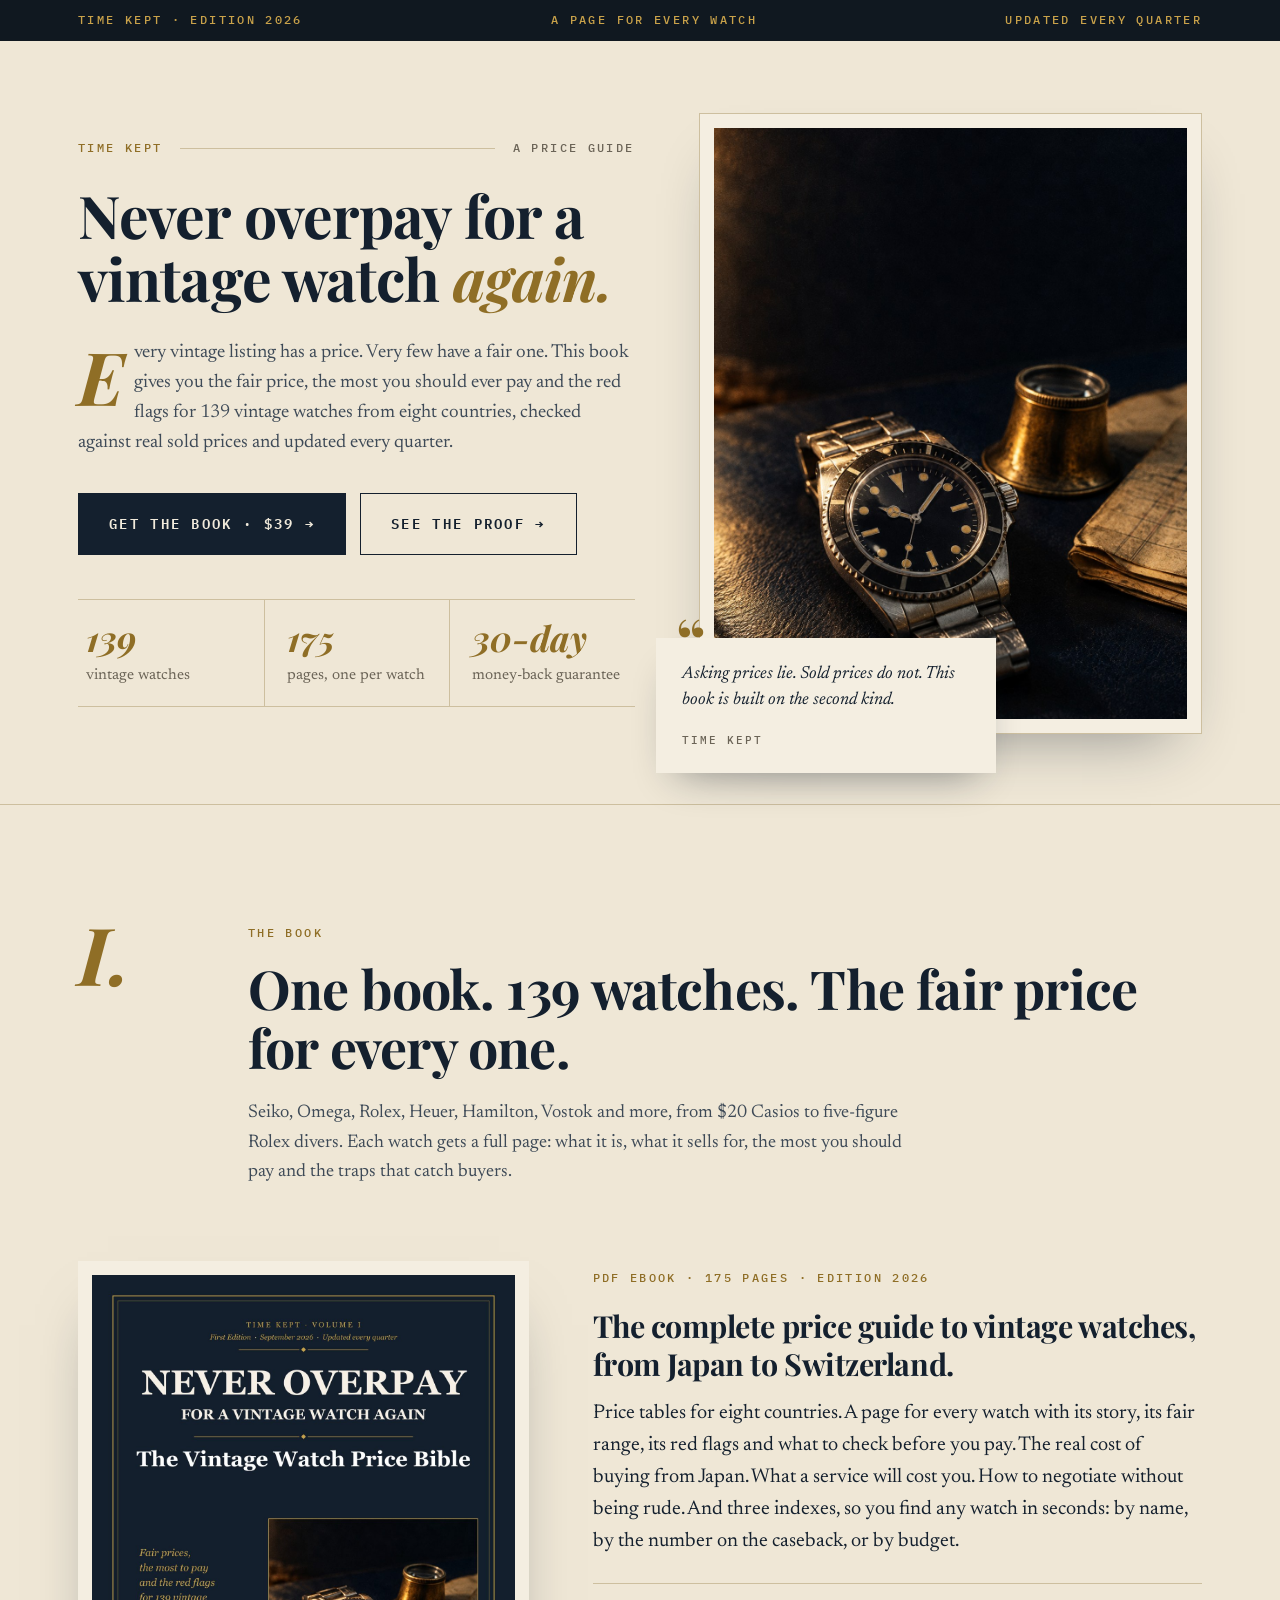
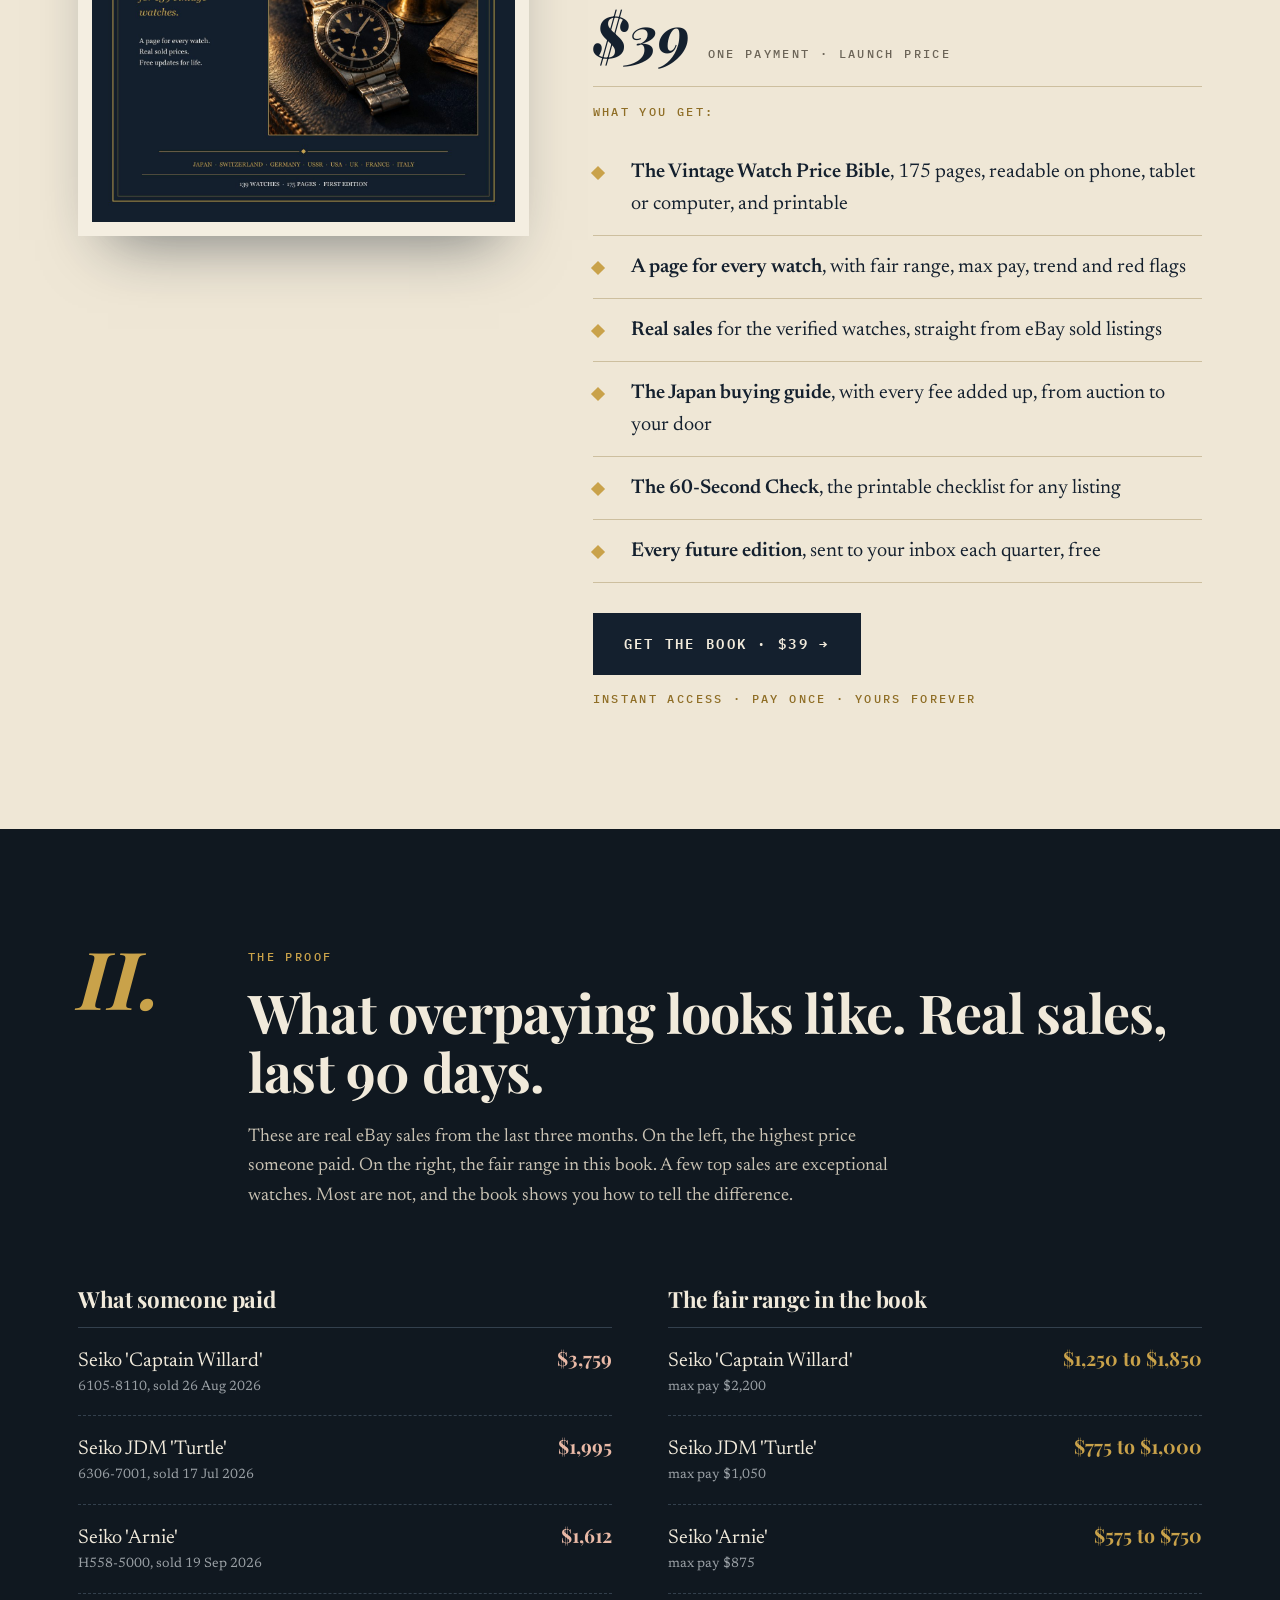
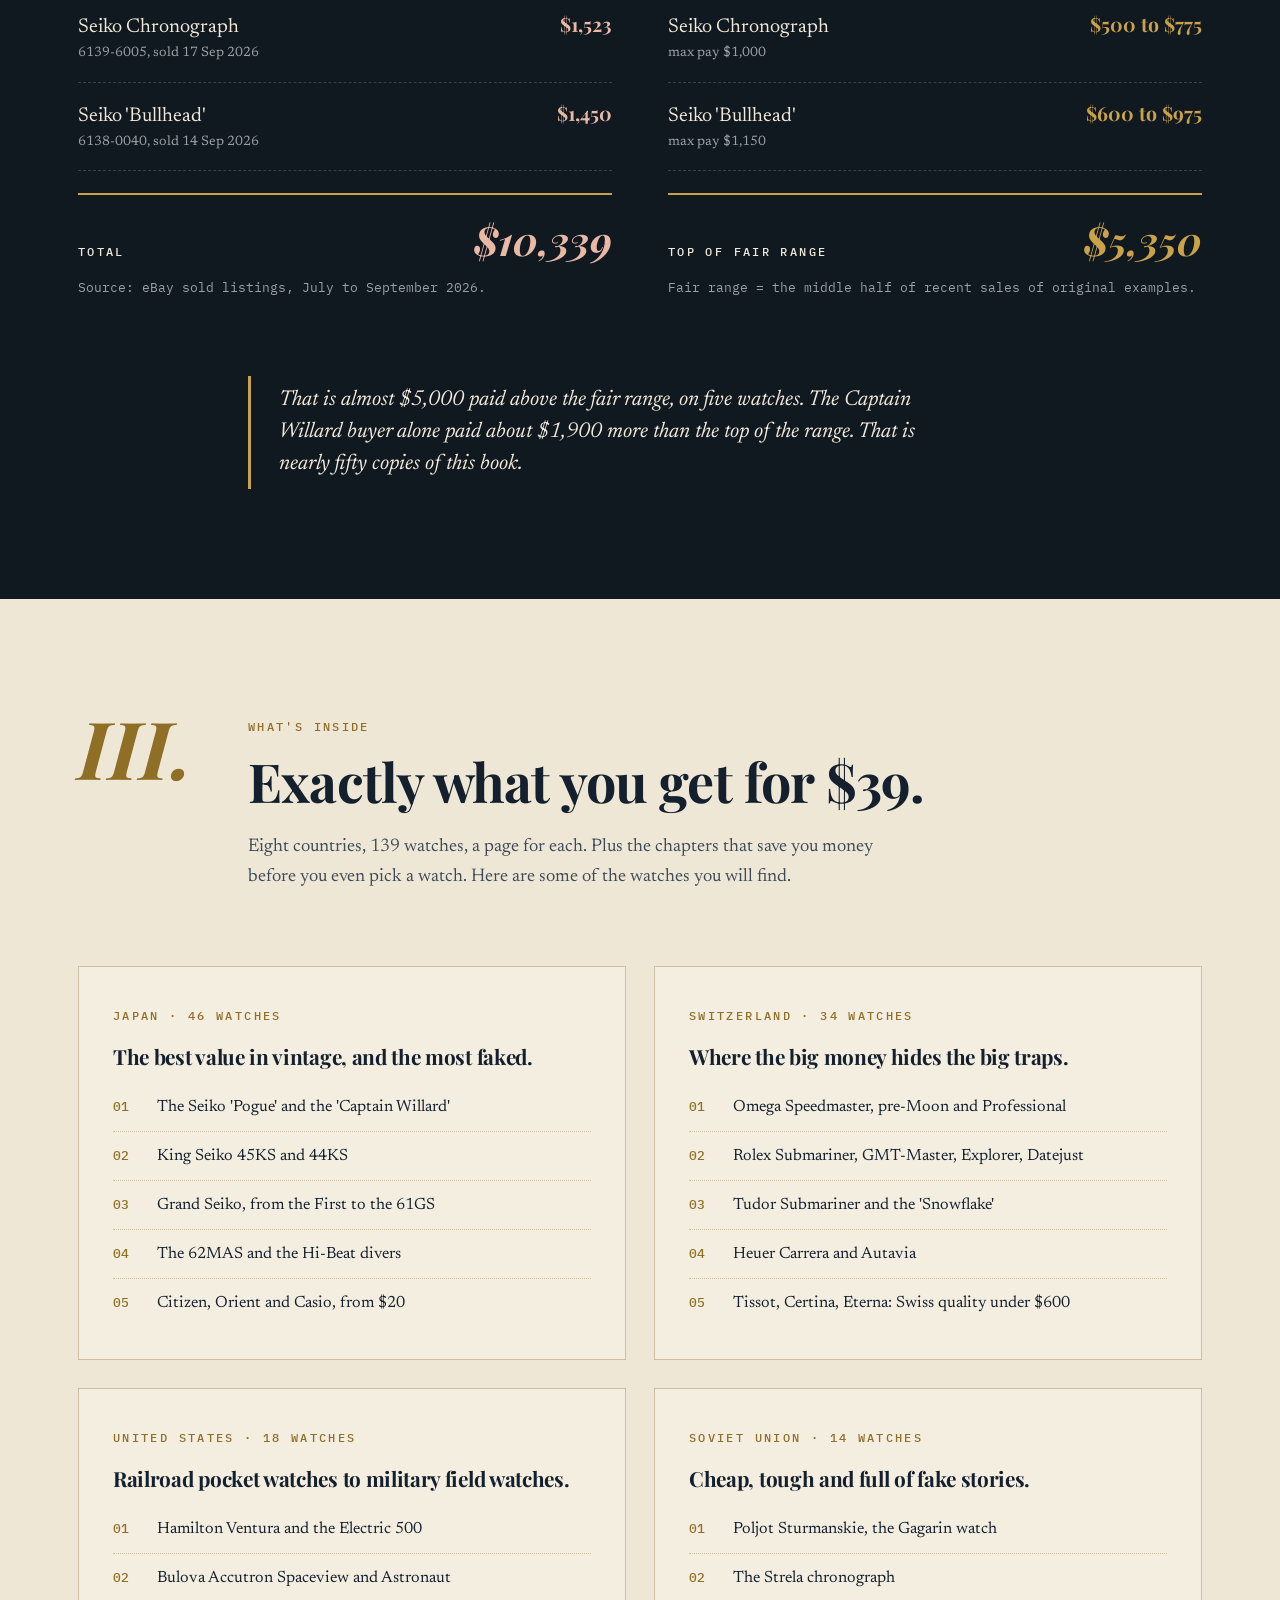
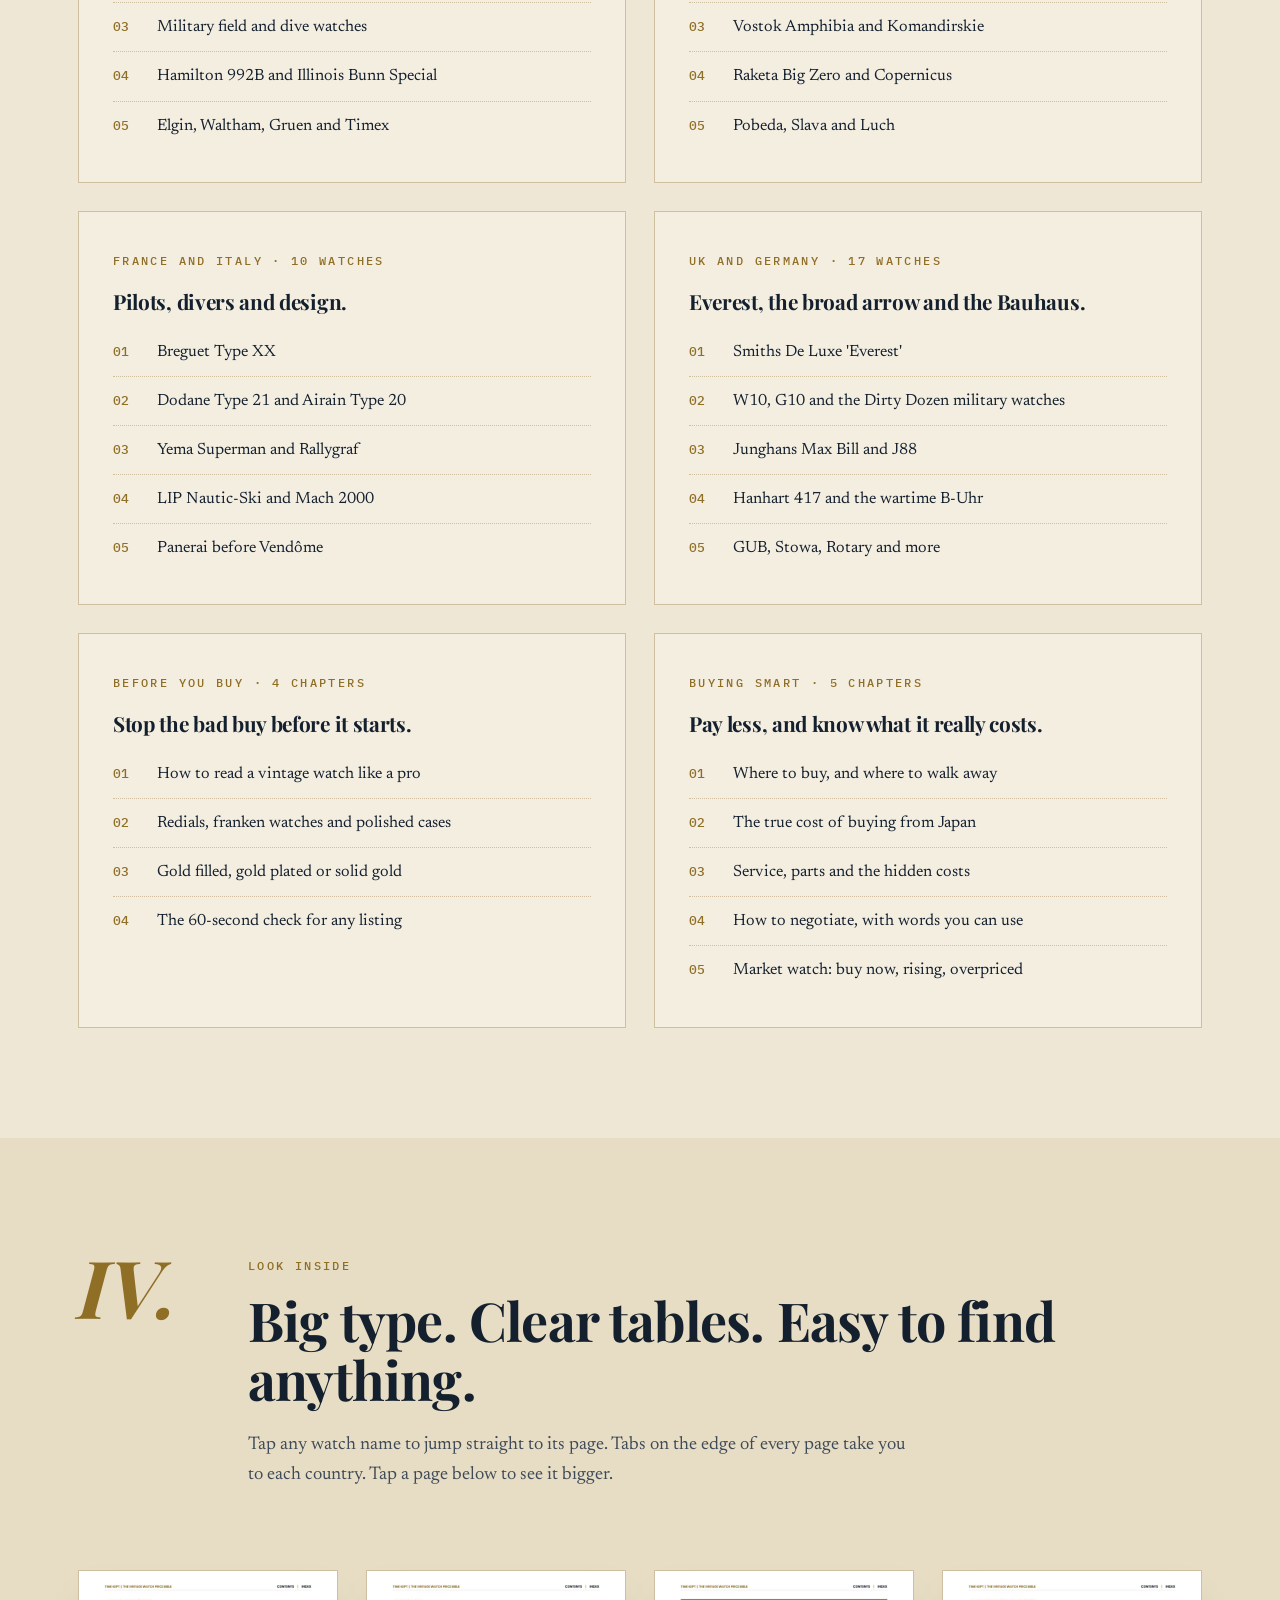
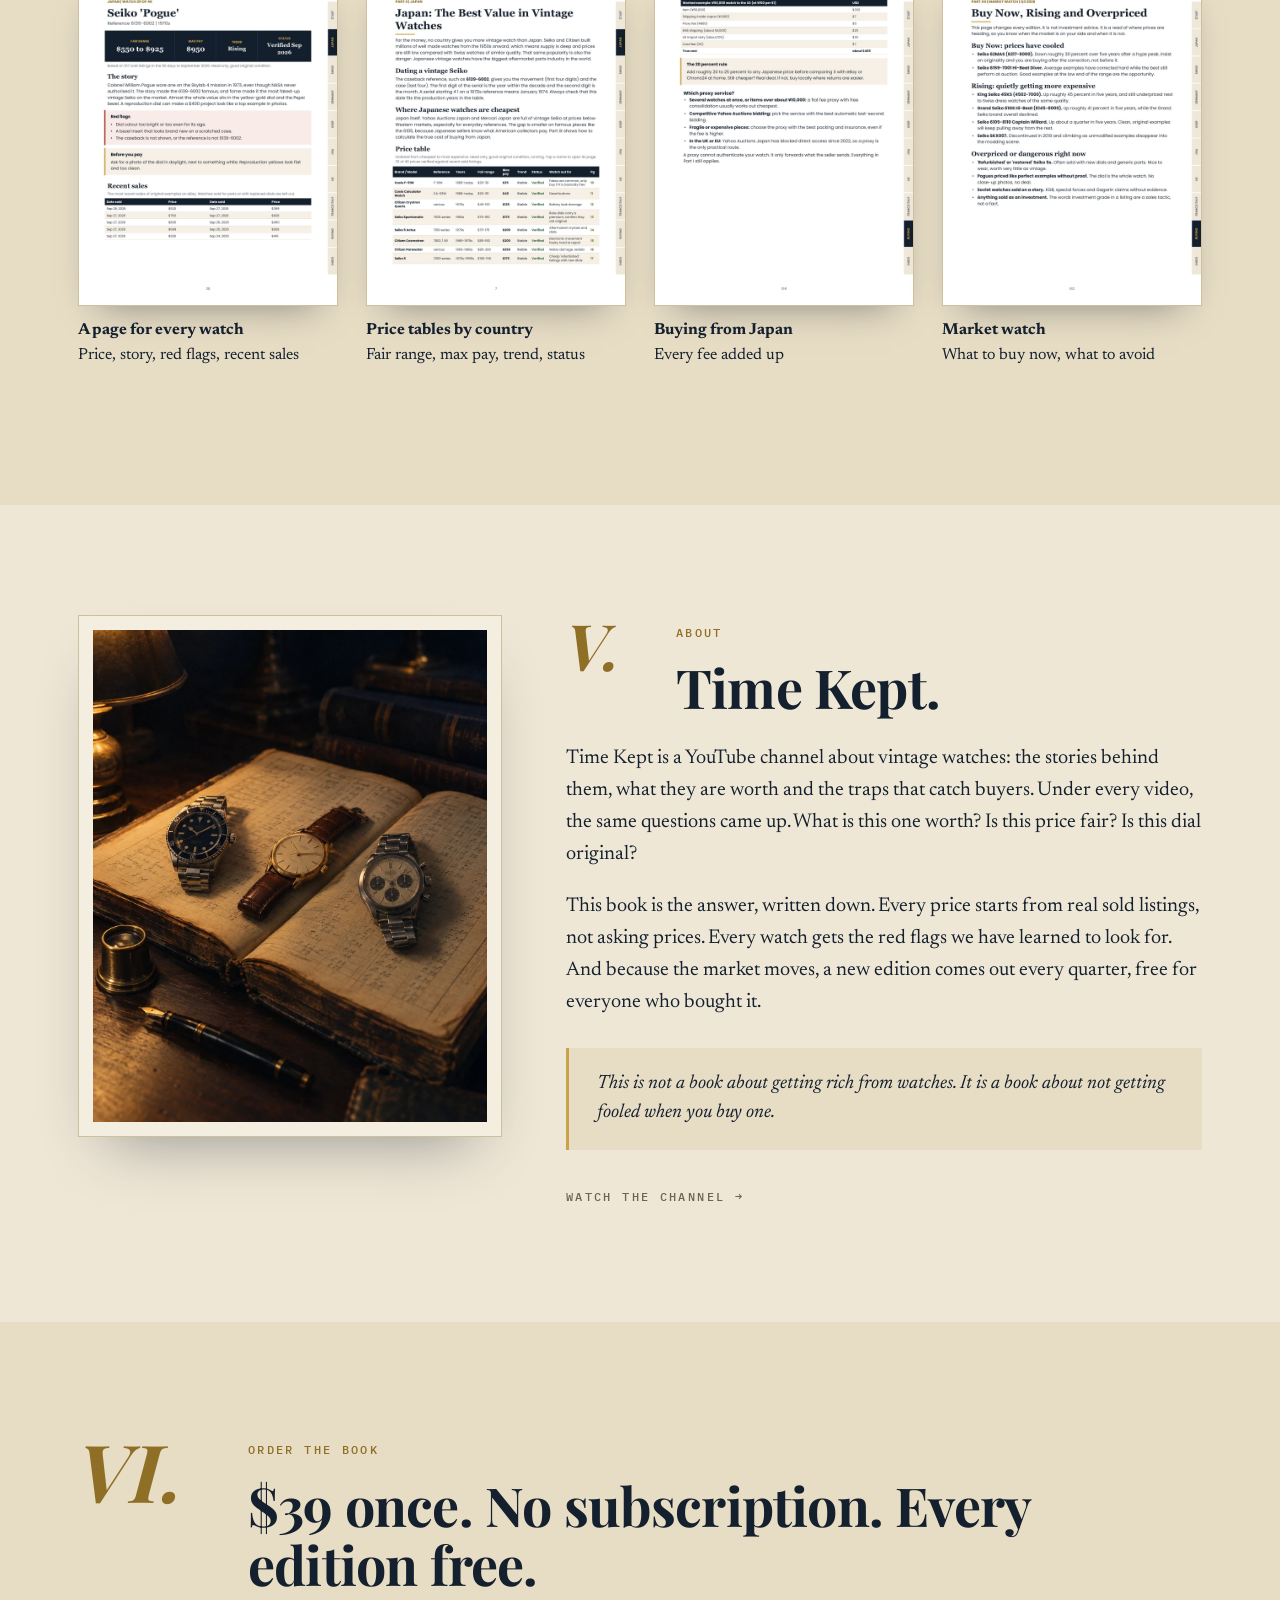
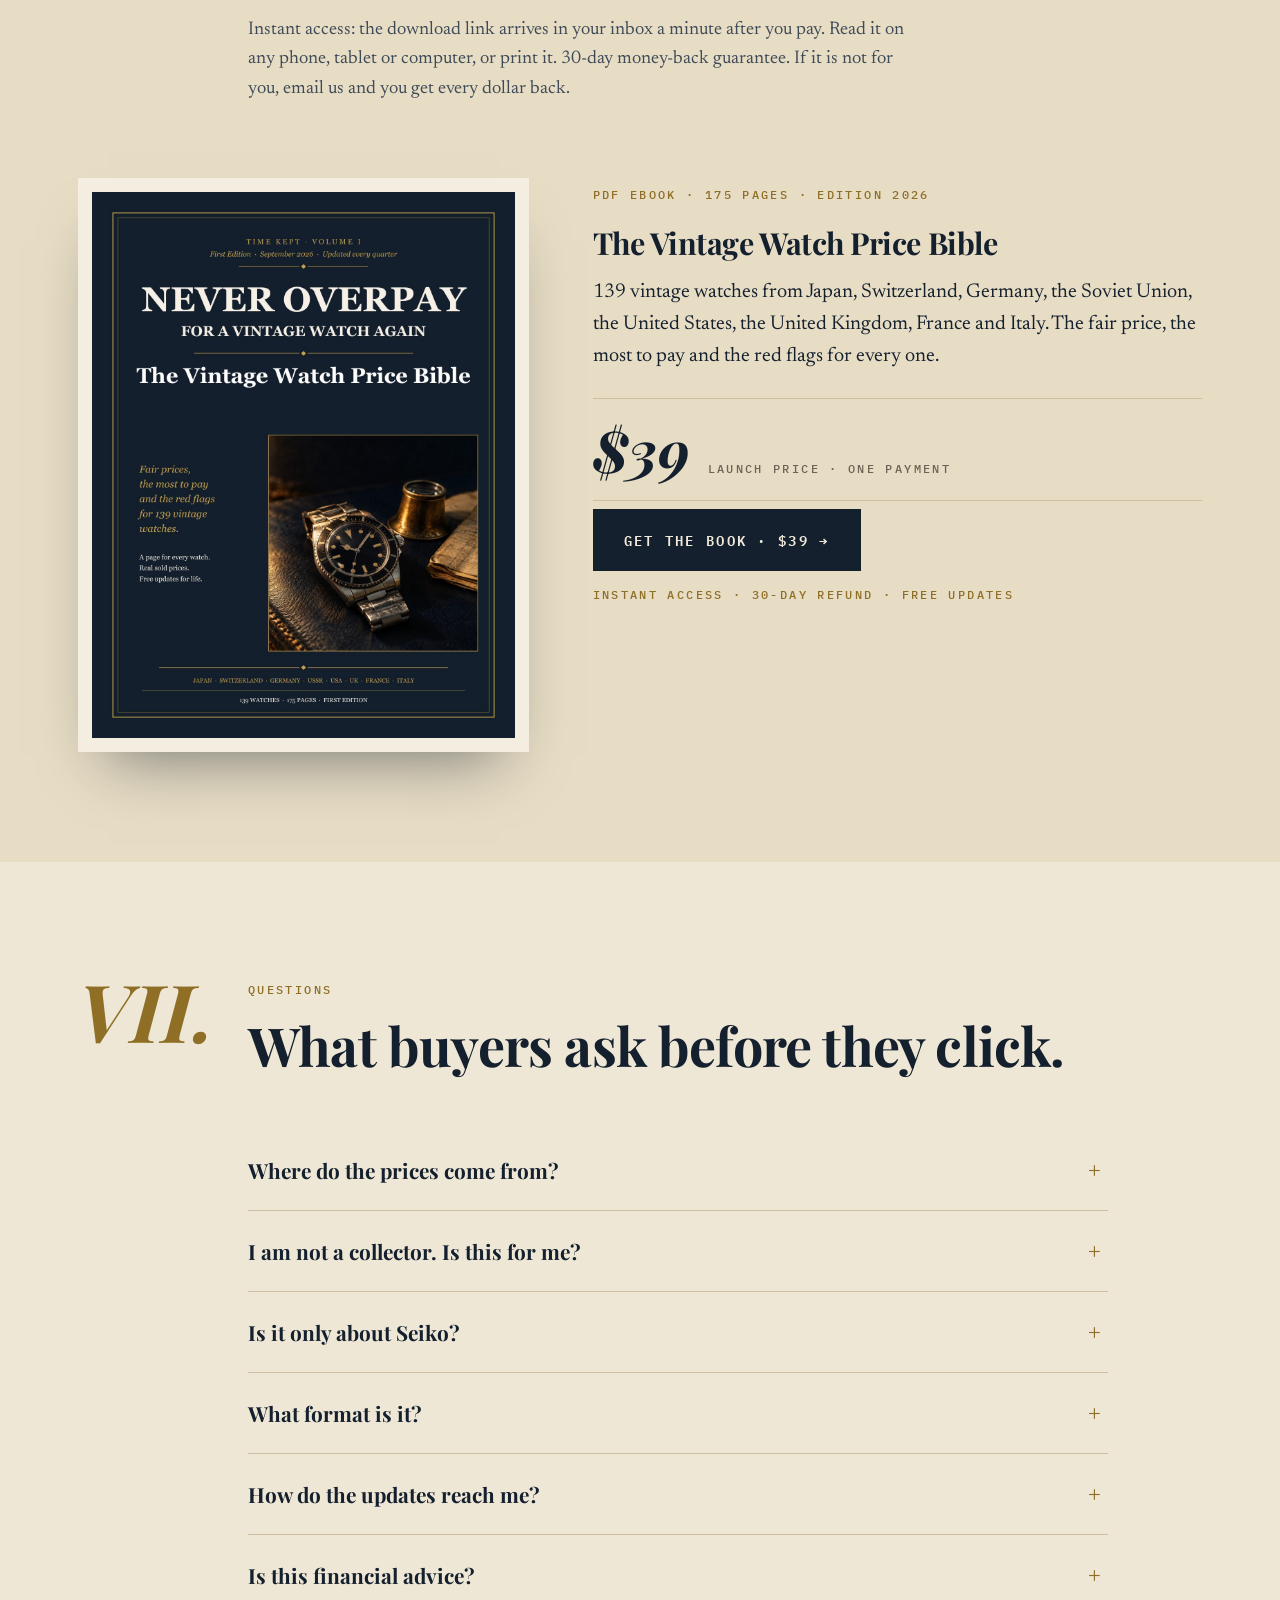
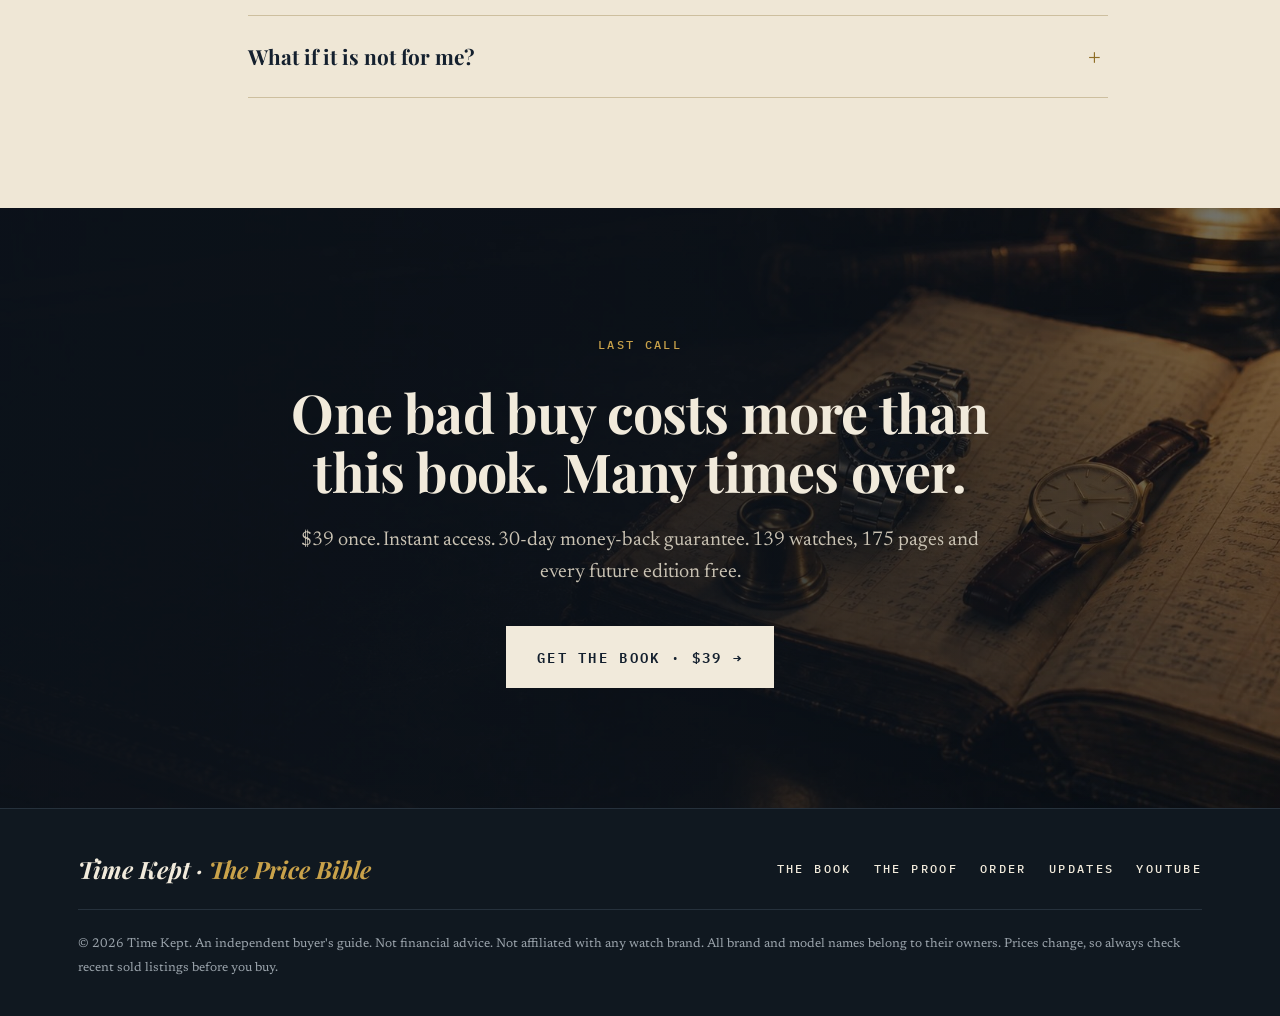
==== index.html @ 439777c9 "Time Kept landing page for The Vintage Watch Price Bible Co-Authored-By: Claude Opus 5.5 <noreply@an" ====
<!doctype html>
<html lang="en">
<head>
<meta charset="utf-8">
<script>document.documentElement.classList.add('js')</script>
<meta name="viewport" content="width=device-width, initial-scale=1">
<title>The Vintage Watch Price Bible | Time Kept</title>
<meta name="description" content="The fair price, the most you should pay and the red flags for 139 vintage watches from eight countries. Checked against real sold prices and updated every quarter.">
<meta property="og:title" content="The Vintage Watch Price Bible">
<meta property="og:description" content="Never overpay for a vintage watch again. 139 watches, a page for every one, free updates for life.">
<meta property="og:image" content="assets/page-cover.jpg">
<meta name="theme-color" content="#101820">
<link rel="preconnect" href="https://fonts.googleapis.com">
<link rel="preconnect" href="https://fonts.gstatic.com" crossorigin>
<link href="https://fonts.googleapis.com/css2?family=IBM+Plex+Mono:wght@500;600&family=Newsreader:ital,opsz,wght@0,6..72,400;0,6..72,600;1,6..72,400&family=Playfair+Display:ital,wght@0,700;1,700&display=swap" rel="stylesheet">
<link rel="stylesheet" href="assets/landing.css">
</head>
<body>

<div class="strip">
  <div class="wrap mono">
    <span>Time Kept &middot; Edition 2026</span>
    <span class="hide-sm">A page for every watch</span>
    <span class="hide-sm">Updated every quarter</span>
  </div>
</div>

<header class="hero">
  <div class="wrap">
    <div>
      <div class="byline mono"><span>Time Kept</span><span class="rule"></span><span class="soft">A price guide</span></div>
      <h1>Never overpay for a vintage watch <em class="accent">again.</em></h1>
      <p class="lead dropcap">Every vintage listing has a price. Very few have a fair one. This book gives you the fair price, the most you should ever pay and the red flags for 139 vintage watches from eight countries, checked against real sold prices and updated every quarter.</p>
      <div class="ctas">
        <a class="btn btn-solid" data-link="buy" href="#order">Get the book &middot; $39 &rarr;</a>
        <a class="btn btn-line" href="#proof">See the proof &rarr;</a>
      </div>
      <div class="stats">
        <div class="stat"><b>139</b><small>vintage watches</small></div>
        <div class="stat"><b>175</b><small>pages, one per watch</small></div>
        <div class="stat"><b>30-day</b><small>money-back guarantee</small></div>
      </div>
    </div>
    <figure class="frame" style="margin:0">
      <img src="assets/hero.jpg" onerror="this.onerror=null;this.src='assets/page-cover.jpg'" alt="The Vintage Watch Price Bible" width="1224" height="1584" fetchpriority="high">
      <div class="quote-card">
        <p>Asking prices lie. Sold prices do not. This book is built on the second kind.</p>
        <span class="mono">Time Kept</span>
      </div>
    </figure>
  </div>
</header>

<main>
  <section class="part" id="book">
    <div class="wrap">
      <div class="part-head reveal">
        <div class="num">I.</div>
        <div>
          <span class="mono">The book</span>
          <h2>One book. 139 watches. The fair price for every one.</h2>
          <p>Seiko, Omega, Rolex, Heuer, Hamilton, Vostok and more, from $20 Casios to five-figure Rolex divers. Each watch gets a full page: what it is, what it sells for, the most you should pay and the traps that catch buyers.</p>
        </div>
      </div>
      <div class="book">
        <div class="book-cover reveal"><img src="assets/page-cover.jpg" alt="Cover of The Vintage Watch Price Bible" width="1224" height="1584" loading="lazy"></div>
        <div class="reveal">
          <span class="mono">PDF ebook &middot; 175 pages &middot; Edition 2026</span>
          <h3>The complete price guide to vintage watches, from Japan to Switzerland.</h3>
          <p>Price tables for eight countries. A page for every watch with its story, its fair range, its red flags and what to check before you pay. The real cost of buying from Japan. What a service will cost you. How to negotiate without being rude. And three indexes, so you find any watch in seconds: by name, by the number on the caseback, or by budget.</p>
          <div class="price-line"><b>$39</b><span class="mono">One payment &middot; launch price</span></div>
          <span class="mono">What you get:</span>
          <ul class="gets">
            <li><span><b>The Vintage Watch Price Bible</b>, 175 pages, readable on phone, tablet or computer, and printable</span></li>
            <li><span><b>A page for every watch</b>, with fair range, max pay, trend and red flags</span></li>
            <li><span><b>Real sales</b> for the verified watches, straight from eBay sold listings</span></li>
            <li><span><b>The Japan buying guide</b>, with every fee added up, from auction to your door</span></li>
            <li><span><b>The 60-Second Check</b>, the printable checklist for any listing</span></li>
            <li><span><b>Every future edition</b>, sent to your inbox each quarter, free</span></li>
          </ul>
          <a class="btn btn-solid" data-link="buy" href="#order">Get the book &middot; $39 &rarr;</a>
          <p class="small-note mono">Instant access &middot; Pay once &middot; Yours forever</p>
        </div>
      </div>
    </div>
  </section>

  <section class="part night" id="proof">
    <div class="wrap">
      <div class="part-head reveal">
        <div class="num">II.</div>
        <div>
          <span class="mono">The proof</span>
          <h2>What overpaying looks like. Real sales, last 90 days.</h2>
          <p>These are real eBay sales from the last three months. On the left, the highest price someone paid. On the right, the fair range in this book. A few top sales are exceptional watches. Most are not, and the book shows you how to tell the difference.</p>
        </div>
      </div>
      <div class="proof">
        <div class="col-paid reveal">
          <h3>What someone paid</h3>
          <div class="row"><span>Seiko 'Captain Willard'<small>6105-8110, sold 26 Aug 2026</small></span><span>$3,759</span></div>
          <div class="row"><span>Seiko JDM 'Turtle'<small>6306-7001, sold 17 Jul 2026</small></span><span>$1,995</span></div>
          <div class="row"><span>Seiko 'Arnie'<small>H558-5000, sold 19 Sep 2026</small></span><span>$1,612</span></div>
          <div class="row"><span>Seiko Chronograph<small>6139-6005, sold 17 Sep 2026</small></span><span>$1,523</span></div>
          <div class="row"><span>Seiko 'Bullhead'<small>6138-0040, sold 14 Sep 2026</small></span><span>$1,450</span></div>
          <div class="total"><span class="mono">Total</span><b>$10,339</b></div>
          <p class="src">Source: eBay sold listings, July to September 2026.</p>
        </div>
        <div class="col-fair reveal">
          <h3>The fair range in the book</h3>
          <div class="row"><span>Seiko 'Captain Willard'<small>max pay $2,200</small></span><span>$1,250 to $1,850</span></div>
          <div class="row"><span>Seiko JDM 'Turtle'<small>max pay $1,050</small></span><span>$775 to $1,000</span></div>
          <div class="row"><span>Seiko 'Arnie'<small>max pay $875</small></span><span>$575 to $750</span></div>
          <div class="row"><span>Seiko Chronograph<small>max pay $1,000</small></span><span>$500 to $775</span></div>
          <div class="row"><span>Seiko 'Bullhead'<small>max pay $1,150</small></span><span>$600 to $975</span></div>
          <div class="total"><span class="mono">Top of fair range</span><b>$5,350</b></div>
          <p class="src">Fair range = the middle half of recent sales of original examples.</p>
        </div>
      </div>
      <p class="callout reveal">That is almost $5,000 paid above the fair range, on five watches. The Captain Willard buyer alone paid about $1,900 more than the top of the range. That is nearly fifty copies of this book.</p>
    </div>
  </section>

  <section class="part" id="inside">
    <div class="wrap">
      <div class="part-head reveal">
        <div class="num">III.</div>
        <div>
          <span class="mono">What's inside</span>
          <h2>Exactly what you get for $39.</h2>
          <p>Eight countries, 139 watches, a page for each. Plus the chapters that save you money before you even pick a watch. Here are some of the watches you will find.</p>
        </div>
      </div>
      <div class="cards">
        <div class="card reveal"><span class="mono">Japan &middot; 46 watches</span><h3>The best value in vintage, and the most faked.</h3><ol><li>The Seiko 'Pogue' and the 'Captain Willard'</li><li>King Seiko 45KS and 44KS</li><li>Grand Seiko, from the First to the 61GS</li><li>The 62MAS and the Hi-Beat divers</li><li>Citizen, Orient and Casio, from $20</li></ol></div>
        <div class="card reveal"><span class="mono">Switzerland &middot; 34 watches</span><h3>Where the big money hides the big traps.</h3><ol><li>Omega Speedmaster, pre-Moon and Professional</li><li>Rolex Submariner, GMT-Master, Explorer, Datejust</li><li>Tudor Submariner and the 'Snowflake'</li><li>Heuer Carrera and Autavia</li><li>Tissot, Certina, Eterna: Swiss quality under $600</li></ol></div>
        <div class="card reveal"><span class="mono">United States &middot; 18 watches</span><h3>Railroad pocket watches to military field watches.</h3><ol><li>Hamilton Ventura and the Electric 500</li><li>Bulova Accutron Spaceview and Astronaut</li><li>Military field and dive watches</li><li>Hamilton 992B and Illinois Bunn Special</li><li>Elgin, Waltham, Gruen and Timex</li></ol></div>
        <div class="card reveal"><span class="mono">Soviet Union &middot; 14 watches</span><h3>Cheap, tough and full of fake stories.</h3><ol><li>Poljot Sturmanskie, the Gagarin watch</li><li>The Strela chronograph</li><li>Vostok Amphibia and Komandirskie</li><li>Raketa Big Zero and Copernicus</li><li>Pobeda, Slava and Luch</li></ol></div>
        <div class="card reveal"><span class="mono">France and Italy &middot; 10 watches</span><h3>Pilots, divers and design.</h3><ol><li>Breguet Type XX</li><li>Dodane Type 21 and Airain Type 20</li><li>Yema Superman and Rallygraf</li><li>LIP Nautic-Ski and Mach 2000</li><li>Panerai before Vend&ocirc;me</li></ol></div>
        <div class="card reveal"><span class="mono">UK and Germany &middot; 17 watches</span><h3>Everest, the broad arrow and the Bauhaus.</h3><ol><li>Smiths De Luxe 'Everest'</li><li>W10, G10 and the Dirty Dozen military watches</li><li>Junghans Max Bill and J88</li><li>Hanhart 417 and the wartime B-Uhr</li><li>GUB, Stowa, Rotary and more</li></ol></div>
        <div class="card reveal"><span class="mono">Before you buy &middot; 4 chapters</span><h3>Stop the bad buy before it starts.</h3><ol><li>How to read a vintage watch like a pro</li><li>Redials, franken watches and polished cases</li><li>Gold filled, gold plated or solid gold</li><li>The 60-second check for any listing</li></ol></div>
        <div class="card reveal"><span class="mono">Buying smart &middot; 5 chapters</span><h3>Pay less, and know what it really costs.</h3><ol><li>Where to buy, and where to walk away</li><li>The true cost of buying from Japan</li><li>Service, parts and the hidden costs</li><li>How to negotiate, with words you can use</li><li>Market watch: buy now, rising, overpriced</li></ol></div>
      </div>
    </div>
  </section>

  <section class="part alt" id="look">
    <div class="wrap">
      <div class="part-head reveal">
        <div class="num">IV.</div>
        <div>
          <span class="mono">Look inside</span>
          <h2>Big type. Clear tables. Easy to find anything.</h2>
          <p>Tap any watch name to jump straight to its page. Tabs on the edge of every page take you to each country. Tap a page below to see it bigger.</p>
        </div>
      </div>
      <div class="gallery reveal" tabindex="0" aria-label="Sample pages">
        <figure><button data-zoom="assets/page-profile.jpg" aria-label="Enlarge a watch page"><img src="assets/page-profile.jpg" alt="The page for the Seiko Pogue, with price, story, red flags and recent sales" width="1224" height="1584" loading="lazy"></button><figcaption><b>A page for every watch</b>Price, story, red flags, recent sales</figcaption></figure>
        <figure><button data-zoom="assets/page-japan-table.jpg" aria-label="Enlarge the Japan price table"><img src="assets/page-japan-table.jpg" alt="Japan chapter with its price table" width="1224" height="1584" loading="lazy"></button><figcaption><b>Price tables by country</b>Fair range, max pay, trend, status</figcaption></figure>
        <figure><button data-zoom="assets/page-true-cost.jpg" aria-label="Enlarge the true cost of buying from Japan page"><img src="assets/page-true-cost.jpg" alt="Worked example of the true cost of buying from Japan" width="1224" height="1584" loading="lazy"></button><figcaption><b>Buying from Japan</b>Every fee added up</figcaption></figure>
        <figure><button data-zoom="assets/page-market-watch.jpg" aria-label="Enlarge the market watch page"><img src="assets/page-market-watch.jpg" alt="Market watch page" width="1224" height="1584" loading="lazy"></button><figcaption><b>Market watch</b>What to buy now, what to avoid</figcaption></figure>
      </div>
    </div>
  </section>

  <section class="part" id="about">
    <div class="wrap about">
      <figure class="frame reveal" style="margin:0"><img src="assets/about.jpg" onerror="this.onerror=null;this.src='assets/page-profile.jpg'" alt="Time Kept" width="1224" height="1584" loading="lazy"></figure>
      <div class="reveal">
        <div class="part-head" style="grid-template-columns:90px 1fr;margin-bottom:26px"><div class="num" style="font-size:4rem">V.</div><div><span class="mono">About</span><h2>Time Kept.</h2></div></div>
        <p>Time Kept is a YouTube channel about vintage watches: the stories behind them, what they are worth and the traps that catch buyers. Under every video, the same questions came up. What is this one worth? Is this price fair? Is this dial original?</p>
        <p>This book is the answer, written down. Every price starts from real sold listings, not asking prices. Every watch gets the red flags we have learned to look for. And because the market moves, a new edition comes out every quarter, free for everyone who bought it.</p>
        <blockquote>This is not a book about getting rich from watches. It is a book about not getting fooled when you buy one.</blockquote>
        <a class="mono" data-link="youtube" href="#" style="text-decoration:none;color:var(--muted)">Watch the channel &rarr;</a>
      </div>
    </div>
  </section>

  <section class="part alt" id="order">
    <div class="wrap">
      <div class="part-head reveal">
        <div class="num">VI.</div>
        <div>
          <span class="mono">Order the book</span>
          <h2>$39 once. No subscription. Every edition free.</h2>
          <p>Instant access: the download link arrives in your inbox a minute after you pay. Read it on any phone, tablet or computer, or print it. 30-day money-back guarantee. If it is not for you, email us and you get every dollar back.</p>
        </div>
      </div>
      <div class="book">
        <div class="book-cover reveal"><img src="assets/page-cover.jpg" alt="Cover of The Vintage Watch Price Bible" width="1224" height="1584" loading="lazy"></div>
        <div class="reveal">
          <span class="mono">PDF ebook &middot; 175 pages &middot; Edition 2026</span>
          <h3>The Vintage Watch Price Bible</h3>
          <p>139 vintage watches from Japan, Switzerland, Germany, the Soviet Union, the United States, the United Kingdom, France and Italy. The fair price, the most to pay and the red flags for every one.</p>
          <div class="price-line"><b>$39</b><span class="mono">Launch price &middot; one payment</span></div>
          <a class="btn btn-solid" data-link="buy" href="#order">Get the book &middot; $39 &rarr;</a>
          <p class="small-note mono">Instant access &middot; 30-day refund &middot; Free updates</p>
        </div>
      </div>
    </div>
  </section>

  <section class="part" id="faq">
    <div class="wrap">
      <div class="part-head reveal">
        <div class="num">VII.</div>
        <div><span class="mono">Questions</span><h2>What buyers ask before they click.</h2></div>
      </div>
      <div class="faq">
        <details><summary>Where do the prices come from?</summary><p>From real sold prices: eBay sold listings, auction results and collector sales. The fair range is the middle half of recent sales of good, original watches. Every page shows whether its price was verified against recent sales or is still an estimate being checked for the next edition.</p></details>
        <details><summary>I am not a collector. Is this for me?</summary><p>Yes. Most readers want one or two good watches and do not want to be fooled. The book is written in plain English, with big type and no jargon you need to look up.</p></details>
        <details><summary>Is it only about Seiko?</summary><p>No. Japan has the biggest chapter because that is where the best value is, but the book also covers Swiss, German, Soviet, American, British, French and Italian watches.</p></details>
        <details><summary>What format is it?</summary><p>A PDF in Letter size, 175 pages. It works on any phone, tablet or computer, and prints well at home. Every watch name is a link, so on a screen you can jump straight to its page.</p></details>
        <details><summary>How do the updates reach me?</summary><p>Each quarter the new edition is emailed to the address you used to buy. You can also download it again at any time from your purchase email.</p></details>
        <details><summary>Is this financial advice?</summary><p>No. It is a buyer's guide to help you pay a fair price. It does not tell you what to buy to make money, and it is not affiliated with any watch brand.</p></details>
        <details><summary>What if it is not for me?</summary><p>Email us within 30 days and you get a full refund. No forms, no questions.</p></details>
      </div>
    </div>
  </section>

  <section class="last">
    <div class="wrap">
      <span class="mono">Last call</span>
      <h2>One bad buy costs more than this book. Many times over.</h2>
      <p>$39 once. Instant access. 30-day money-back guarantee. 139 watches, 175 pages and every future edition free.</p>
      <a class="btn btn-cream" data-link="buy" href="#order">Get the book &middot; $39 &rarr;</a>
    </div>
  </section>
</main>

<footer>
  <div class="wrap">
    <div class="top">
      <span class="brand">Time Kept &middot; <span>The Price Bible</span></span>
      <nav class="mono" aria-label="Footer">
        <a href="#book">The book</a><a href="#proof">The proof</a><a href="#order">Order</a><a href="updates.html">Updates</a><a data-link="youtube" href="#">YouTube</a>
      </nav>
    </div>
    <small>&copy; <span data-year>2026</span> Time Kept. An independent buyer's guide. Not financial advice. Not affiliated with any watch brand. All brand and model names belong to their owners. Prices change, so always check recent sold listings before you buy.</small>
  </div>
</footer>

<dialog class="zoom" aria-label="Page preview"><img alt=""></dialog>

<dialog class="exit" aria-labelledby="exit-title">
  <button class="x" aria-label="Close">&times;</button>
  <img src="assets/page-cover.jpg" alt="The Vintage Watch Price Bible" width="1224" height="1584">
  <span class="mono">Before you go</span>
  <h3 id="exit-title">One bad buy costs more than this book.</h3>
  <p>The fair price, the max pay and the red flags for 139 vintage watches. $39 once, 30-day refund if it is not for you.</p>
  <a class="btn btn-solid" data-link="buy" href="#order">Get the book &middot; $39 &rarr;</a>
  <a class="or mono" href="#inside">or see what's inside the book</a>
</dialog>

<script src="assets/site.js"></script>
<script>
// Exit popup: shows once per visit when the mouse leaves through the top of the window (desktop only).
(function () {
  var dlg = document.querySelector("dialog.exit"); if (!dlg || !window.matchMedia("(pointer: fine)").matches) return;
  var seen = false; try { seen = sessionStorage.getItem("tk-exit") === "1"; } catch (e) {}
  function show(e) {
    if (seen || e.clientY > 0 || document.querySelector("dialog[open]")) return;
    seen = true; try { sessionStorage.setItem("tk-exit", "1"); } catch (e2) {}
    dlg.showModal();
  }
  setTimeout(function () { document.addEventListener("mouseout", show); }, 8000);
  dlg.querySelector(".x").addEventListener("click", function () { dlg.close(); });
  dlg.addEventListener("click", function (e) { if (e.target === dlg) dlg.close(); });
  dlg.querySelectorAll("a").forEach(function (a) { a.addEventListener("click", function () { dlg.close(); }); });
})();
</script>
</body>
</html>
---- assets/landing.css ----
/* Time Kept landing: almanac style. Cream paper, navy ink, gold rules. Built for older readers (20px body). */
:root{
  --paper:#EFE7D6; --paper-2:#E7DCC4; --card:#F4EEE1; --ink:#14202E; --ink-soft:#3E4A57; --muted:#6B6457;
  --gold:#8F6E26; --gold-lt:#C9A24A; --line:#CDBF9F; --night:#101820; --cream:#F1EADB;
  --display:"Playfair Display",Georgia,serif; --serif:"Newsreader",Georgia,serif; --mono:"IBM Plex Mono",ui-monospace,monospace;
}
*,*::before,*::after{box-sizing:border-box}
html{scroll-behavior:smooth}
@media (prefers-reduced-motion:reduce){html{scroll-behavior:auto}}
body{margin:0;background:var(--paper);color:var(--ink);font:400 20px/1.6 var(--serif);-webkit-font-smoothing:antialiased}
img{max-width:100%;height:auto;display:block}
a{color:inherit}
.wrap{max-width:1180px;margin:0 auto;padding:0 28px}
.mono{font:500 .74rem/1.4 var(--mono);letter-spacing:.2em;text-transform:uppercase}
h1,h2,h3{font-family:var(--display);font-weight:700;letter-spacing:-.015em;margin:0}
h1{font-size:clamp(2.5rem,4.6vw,3.8rem);line-height:1.08}
h2{font-size:clamp(2.1rem,4.2vw,3.5rem);line-height:1.1}
h3{font-size:1.45rem;line-height:1.25}
em.accent{font-style:italic;color:var(--gold);padding-bottom:4px}
p{margin:0 0 1em}

/* top strip */
.strip{background:var(--night);color:var(--gold-lt)}
.strip .wrap{display:flex;justify-content:space-between;gap:16px;padding-top:12px;padding-bottom:12px}
@media(max-width:760px){.strip .hide-sm{display:none}.strip .wrap{justify-content:center}}

/* buttons */
.btn{display:inline-flex;align-items:center;justify-content:center;gap:12px;min-height:62px;padding:0 30px;font:600 .9rem/1 var(--mono);letter-spacing:.16em;text-transform:uppercase;text-decoration:none;white-space:nowrap;border:1.5px solid var(--ink);cursor:pointer;transition:transform .2s,background .2s,color .2s}
.btn:active{transform:translateY(1px)}
.btn-solid{background:var(--ink);color:var(--cream)}
.btn-solid:hover{background:#243447}
.btn-line{background:transparent;color:var(--ink)}
.btn-line:hover{background:var(--ink);color:var(--cream)}
.btn-cream{background:var(--cream);color:var(--ink);border-color:var(--cream)}
.btn-cream:hover{background:#fff}
.btn:focus-visible,a:focus-visible,summary:focus-visible,button:focus-visible{outline:3px solid var(--gold-lt);outline-offset:3px}
@media(max-width:520px){.btn{width:100%;white-space:normal;text-align:center;padding:14px 20px}}

/* hero */
.hero{padding:72px 0 70px;border-bottom:1px solid var(--line)}
.hero .wrap{display:grid;grid-template-columns:1.05fr .95fr;gap:64px;align-items:center}
.byline{display:flex;align-items:center;gap:18px;margin-bottom:26px;color:var(--gold)}
.byline .rule{flex:1;height:1px;background:var(--line)}
.byline .soft{color:var(--muted)}
.hero h1{margin-bottom:28px}
.dropcap::first-letter{float:left;font:italic 700 4.6rem/.8 var(--display);color:var(--gold);padding:8px 10px 0 0}
.hero p.lead{font-size:1.18rem;color:var(--ink-soft);max-width:34em;margin-bottom:34px}
.ctas{display:flex;flex-wrap:wrap;gap:14px}
.stats{display:grid;grid-template-columns:repeat(3,1fr);margin-top:44px;border-top:1px solid var(--line);border-bottom:1px solid var(--line)}
.stat{padding:18px 8px 16px}
.stat+.stat{border-left:1px solid var(--line);padding-left:22px}
.stat b{display:block;font:italic 700 2.2rem/1.15 var(--display);color:var(--gold)}
.stat small{color:var(--muted);font-size:.95rem}
.frame{position:relative;padding:14px;border:1px solid var(--line);background:var(--card);box-shadow:0 30px 60px -30px rgba(20,32,46,.45)}
.frame img{width:100%;aspect-ratio:4/5;object-fit:cover}
.quote-card{position:absolute;left:-44px;bottom:-40px;max-width:340px;background:var(--card);padding:24px 26px 18px;box-shadow:0 20px 40px -20px rgba(20,32,46,.45)}
.quote-card::before{content:"\201C";position:absolute;top:-30px;left:20px;font:700 4rem/1 var(--display);color:var(--gold)}
.quote-card p{font:italic 1.1rem/1.45 var(--serif);margin:0 0 10px}
.quote-card .mono{color:var(--muted);font-size:.66rem}
@media(max-width:900px){.hero .wrap{grid-template-columns:1fr;gap:70px}.quote-card{left:12px;right:12px;bottom:-54px;max-width:none}.hero{padding:48px 0 100px}}
@media(max-width:520px){.stats{grid-template-columns:1fr}.stat+.stat{border-left:0;border-top:1px solid var(--line);padding-left:8px}}

/* numbered sections */
section.part{padding:110px 0}
section.alt{background:var(--paper-2)}
.part-head{display:grid;grid-template-columns:150px 1fr;gap:20px;margin-bottom:56px}
.num{font:italic 700 5rem/.95 var(--display);color:var(--gold)}
.part-head .mono{color:var(--gold);display:block;margin:10px 0 16px}
.part-head p{font-size:1.15rem;color:var(--ink-soft);max-width:36em;margin-top:22px}
@media(max-width:760px){section.part{padding:76px 0}.part-head{grid-template-columns:1fr;gap:0;margin-bottom:40px}.num{font-size:3.6rem;margin-bottom:6px}}

/* book block */
.book{display:grid;grid-template-columns:.85fr 1.15fr;gap:64px;align-items:start}
.book-cover{padding:14px;background:var(--card);box-shadow:0 34px 60px -30px rgba(20,32,46,.55)}
.book h3{font-size:1.9rem;margin:14px 0 14px}
.book .mono{color:var(--gold)}
.price-line{display:flex;flex-wrap:wrap;align-items:baseline;gap:18px;padding:22px 0;margin:26px 0 8px;border-top:1px solid var(--line);border-bottom:1px solid var(--line)}
.price-line b{font:italic 700 3.6rem/1 var(--display)}
.price-line .mono{color:var(--muted)}
.gets{list-style:none;padding:0;margin:14px 0 30px}
.gets li{padding:15px 0;border-bottom:1px solid var(--line);display:grid;grid-template-columns:28px 1fr;gap:10px}
.gets li::before{content:"";width:10px;height:10px;margin-top:.6em;background:var(--gold-lt);transform:rotate(45deg)}
.gets b{font-weight:600}
.small-note{margin-top:16px;color:var(--muted)}
@media(max-width:900px){.book{grid-template-columns:1fr;gap:40px}.book-cover{max-width:420px}}

/* proof (dark) */
section.night{background:var(--night);color:var(--cream)}
section.night .num,section.night .part-head .mono{color:var(--gold-lt)}
section.night .part-head p{color:#C9C2B3}
.proof{display:grid;grid-template-columns:1fr 1fr;gap:56px}
.proof h3{color:var(--cream);font-size:1.4rem;padding-bottom:14px;border-bottom:1px solid #33404D}
.row{display:flex;justify-content:space-between;gap:20px;padding:17px 0;border-bottom:1px dashed #33404D}
.row small{display:block;color:#9AA0A5;font-size:.85rem}
.row span:last-child{font:700 1.22rem var(--display);white-space:nowrap}
.col-paid .row span:last-child{color:#E9B9A6}
.col-fair .row span:last-child{color:var(--gold-lt)}
.total{display:flex;justify-content:space-between;align-items:baseline;gap:16px;border-top:2px solid var(--gold-lt);margin-top:22px;padding-top:18px}
.total b{font:italic 700 2.5rem var(--display)}
.col-paid .total b{color:#E9B9A6}
.col-fair .total b{color:var(--gold-lt)}
.src{font:400 .8rem/1.6 var(--mono);color:#9AA0A5;margin-top:12px}
.callout{margin:64px 0 0 170px;max-width:720px;border-left:3px solid var(--gold-lt);padding:8px 0 8px 28px;font:italic 1.35rem/1.5 var(--serif)}
@media(max-width:900px){.proof{grid-template-columns:1fr;gap:48px}.callout{margin-left:0}}

/* inside cards */
.cards{display:grid;grid-template-columns:1fr 1fr;gap:28px}
.card{background:var(--card);border:1px solid var(--line);padding:32px 34px}
.card .mono{color:var(--gold)}
.card h3{font-size:1.3rem;margin:12px 0 14px}
.card ol{list-style:none;counter-reset:n;padding:0;margin:0}
.card li{counter-increment:n;display:grid;grid-template-columns:44px 1fr;padding:11px 0;border-bottom:1px dotted var(--line);font-size:1.02rem}
.card li:last-child{border-bottom:0}
.card li::before{content:counter(n,decimal-leading-zero);font:500 .8rem/2 var(--mono);color:var(--gold)}
@media(max-width:900px){.cards{grid-template-columns:1fr}.card{padding:26px 22px}}

/* gallery */
.gallery{display:grid;grid-auto-flow:column;grid-auto-columns:minmax(260px,310px);gap:28px;overflow-x:auto;scroll-snap-type:x mandatory;padding:6px 28px 26px;margin:0 -28px}
.gallery figure{margin:0;scroll-snap-align:start}
.gallery button{all:unset;cursor:zoom-in;display:block}
.gallery img{border:1px solid var(--line);box-shadow:0 18px 36px -22px rgba(20,32,46,.55)}
.gallery figcaption{margin-top:12px;font-size:1rem}
.gallery figcaption b{display:block}
.hint{color:var(--muted);font-size:1rem}
dialog.zoom{border:0;padding:0;background:transparent;max-width:min(92vw,900px)}
dialog.zoom::backdrop{background:rgba(10,14,18,.86)}
dialog.zoom img{max-height:88vh;width:auto;margin:0 auto}

/* about */
.about{display:grid;grid-template-columns:.8fr 1.2fr;gap:64px;align-items:start}
.about blockquote{margin:30px 0;padding:22px 28px;border-left:3px solid var(--gold-lt);background:var(--paper-2);font:italic 1.2rem/1.5 var(--serif)}
@media(max-width:900px){.about{grid-template-columns:1fr;gap:40px}.about .frame{max-width:420px}}

/* faq */
.faq{max-width:860px;margin-left:170px}
.faq details{border-bottom:1px solid var(--line)}
.faq summary{list-style:none;cursor:pointer;padding:26px 50px 26px 0;position:relative;font:700 1.3rem/1.35 var(--display)}
.faq summary::-webkit-details-marker{display:none}
.faq summary::after{content:"+";position:absolute;right:6px;top:50%;transform:translateY(-50%);font:400 1.8rem var(--serif);color:var(--gold);transition:transform .25s}
.faq details[open] summary::after{transform:translateY(-50%) rotate(45deg)}
.faq details p{color:var(--ink-soft);padding-bottom:24px;max-width:40em}
@media(max-width:760px){.faq{margin-left:0}}

/* last call + footer */
.last{background:linear-gradient(90deg,rgba(12,18,26,.94) 0%,rgba(12,18,26,.82) 55%,rgba(12,18,26,.55) 100%),url("desk-wide.jpg") center/cover,var(--night);color:var(--cream);text-align:center;padding:120px 0}
.last .mono{color:var(--gold-lt)}
.last h2{max-width:14em;margin:22px auto 24px}
.last p{max-width:34em;margin:0 auto 38px;color:#C9C2B3}
footer{background:var(--night);color:#9AA3AB;border-top:1px solid #26313C;padding:44px 0 36px;font-size:.95rem}
footer .top{display:flex;flex-wrap:wrap;justify-content:space-between;align-items:center;gap:22px;padding-bottom:24px;border-bottom:1px solid #26313C;margin-bottom:22px}
footer .brand{font:italic 700 1.5rem var(--display);color:var(--cream)}
footer .brand span{color:var(--gold-lt)}
footer nav{display:flex;flex-wrap:wrap;gap:22px}
footer nav a{text-decoration:none;color:var(--cream)}

/* exit popup */
dialog.exit{border:1px solid var(--line);background:var(--card);padding:48px 40px 40px;max-width:470px;width:calc(100% - 32px);text-align:center;color:var(--ink)}
dialog.exit::backdrop{background:rgba(16,24,32,.72)}
dialog.exit img{width:150px;margin:0 auto 22px;box-shadow:0 18px 30px -16px rgba(20,32,46,.6)}
dialog.exit .mono{color:var(--gold)}
dialog.exit h3{font-size:1.9rem;margin:12px 0}
dialog.exit p{color:var(--ink-soft);font-size:1.05rem}
dialog.exit .x{position:absolute;top:8px;right:8px;background:none;border:0;font-size:1.8rem;cursor:pointer;color:var(--muted);width:48px;height:48px}
dialog.exit .or{display:block;margin-top:18px;color:var(--muted)}

/* gentle reveal */
@media (prefers-reduced-motion:no-preference){
  .js .reveal{opacity:0;transform:translateY(20px);transition:opacity .8s cubic-bezier(.16,1,.3,1),transform .8s cubic-bezier(.16,1,.3,1)}
  .js .reveal.in{opacity:1;transform:none}
}
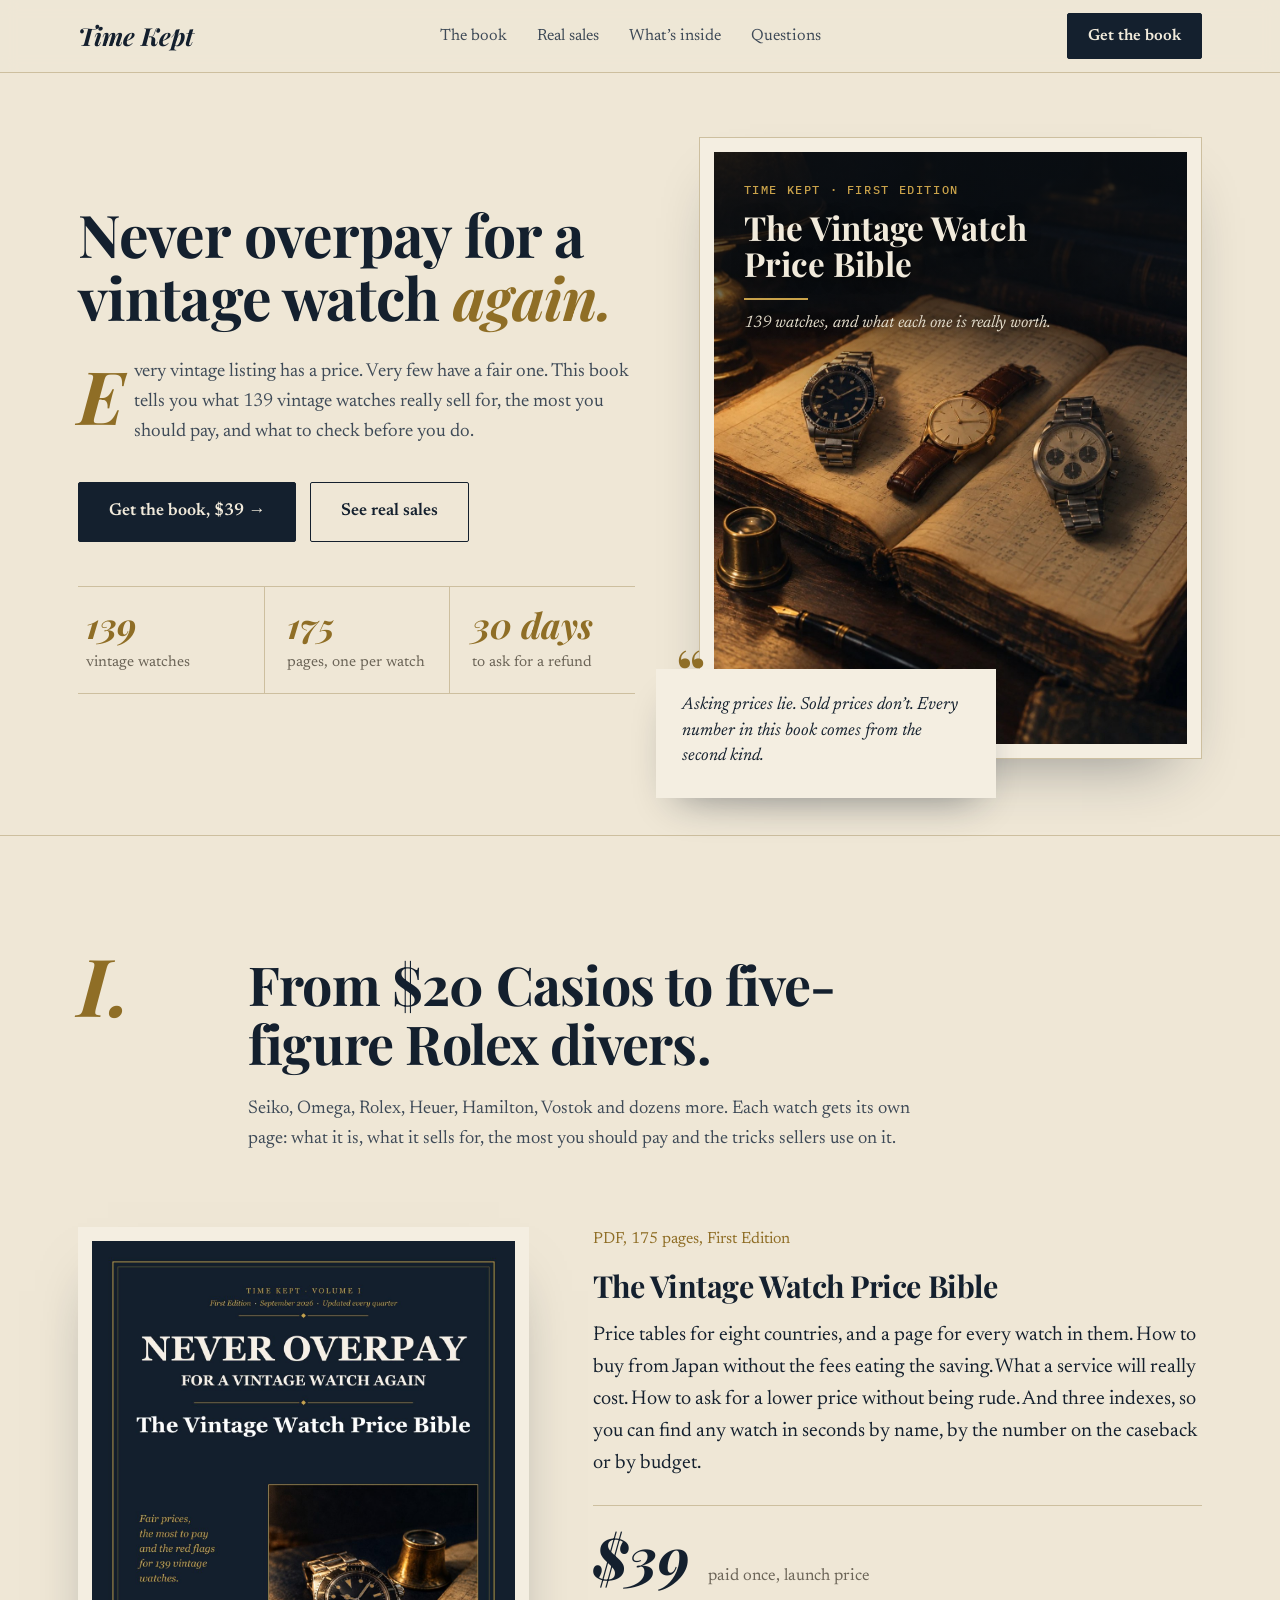
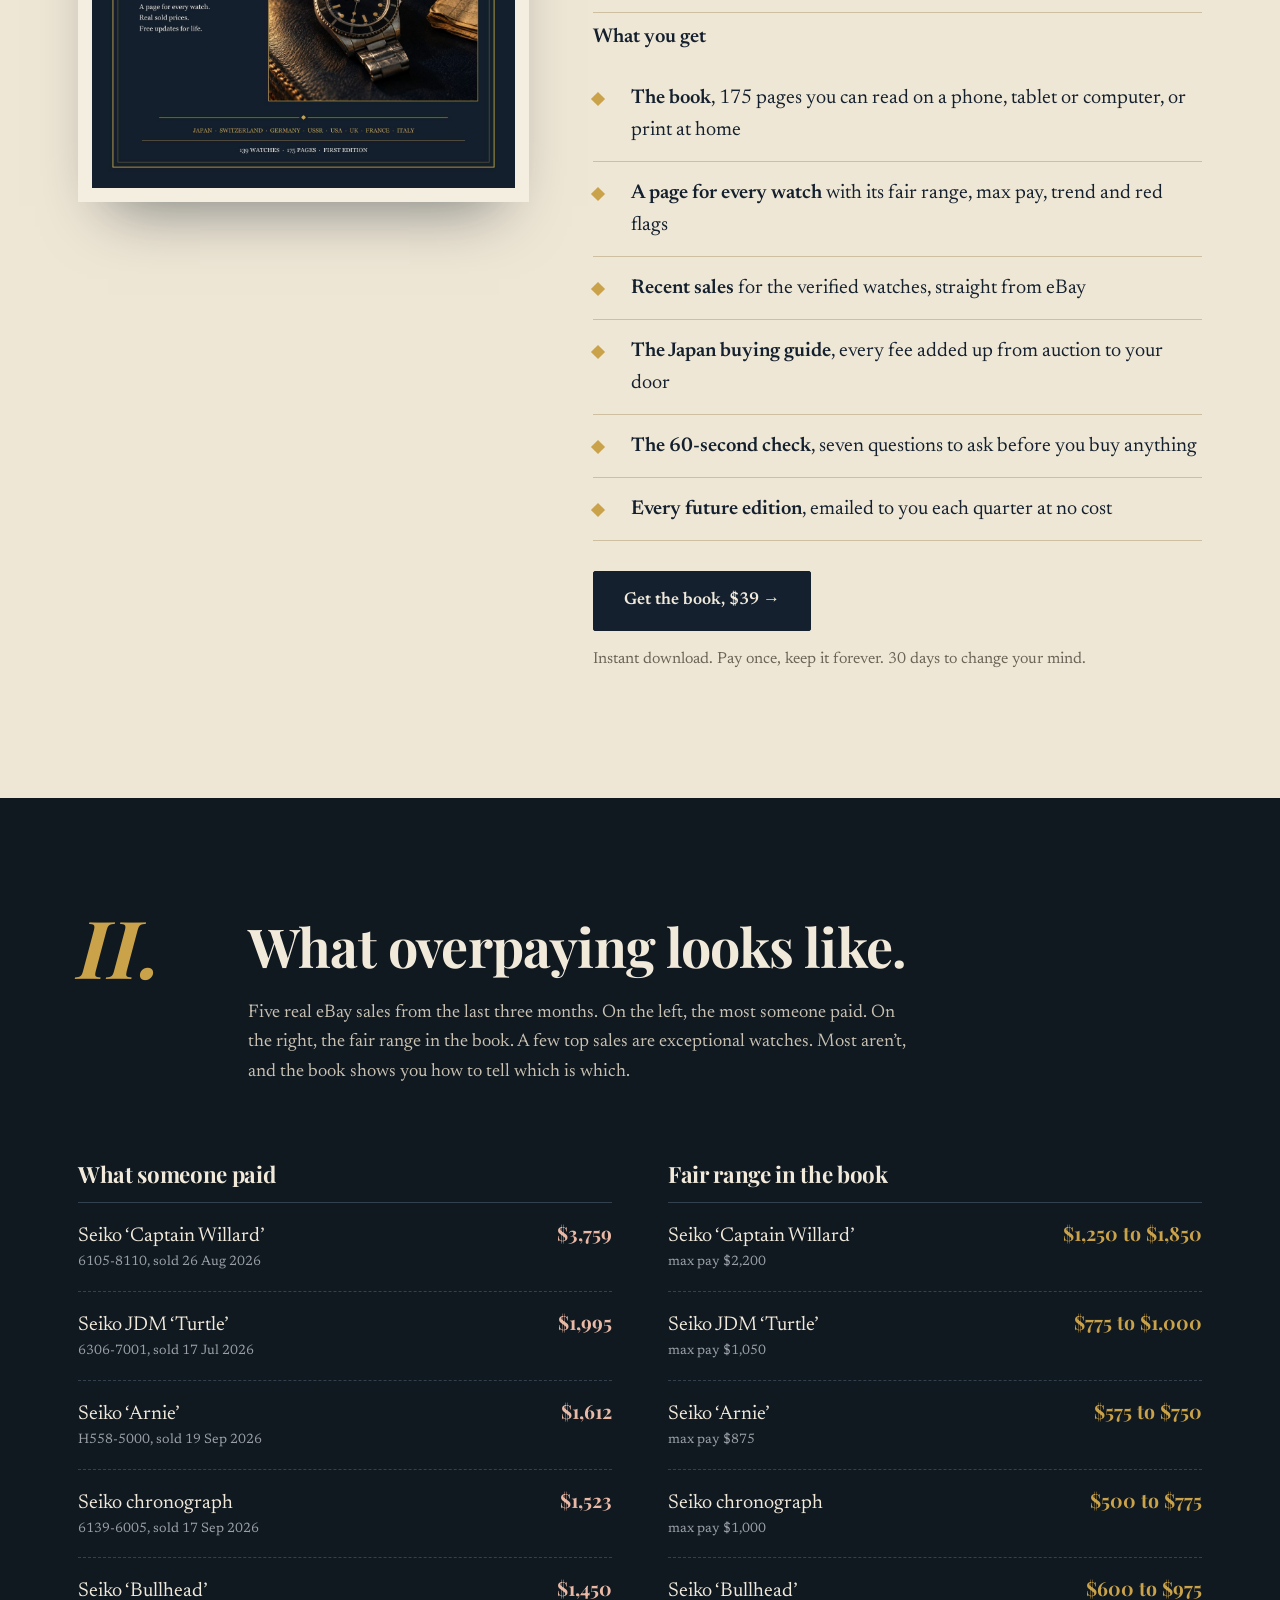
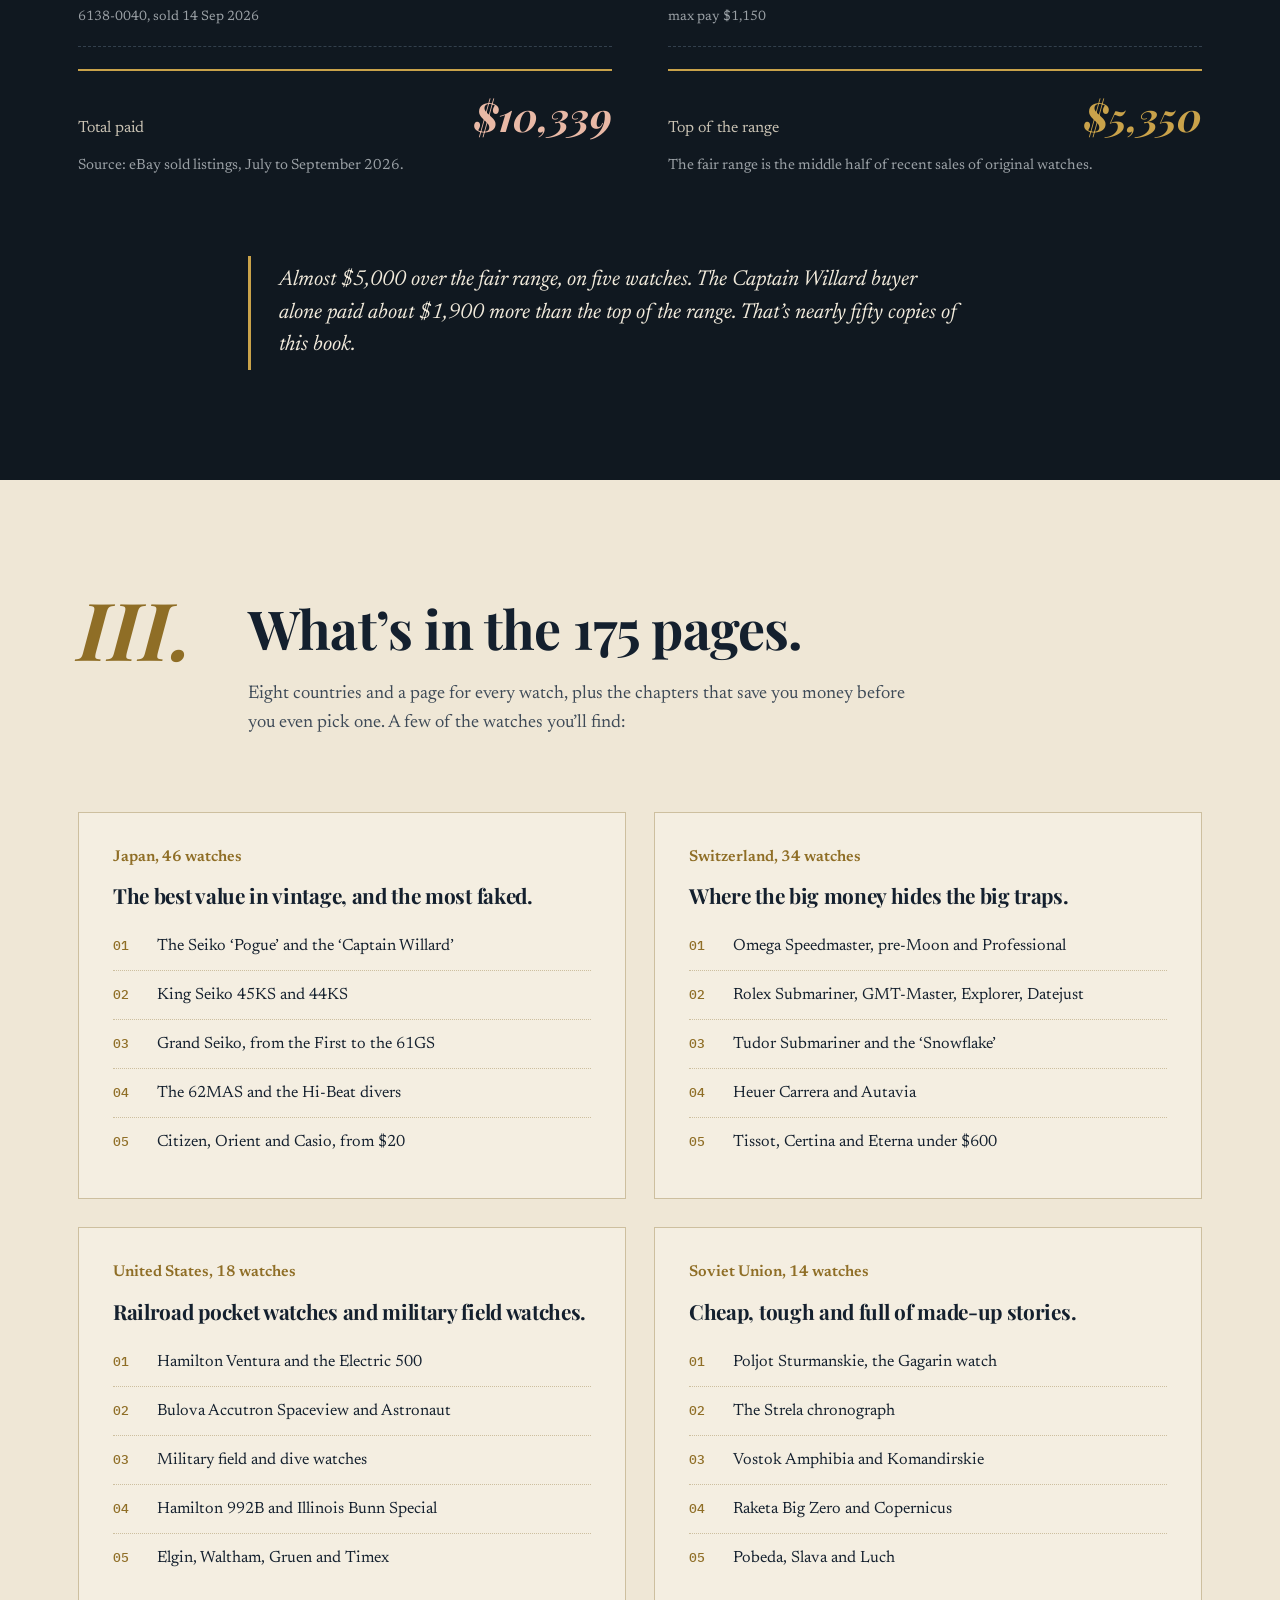
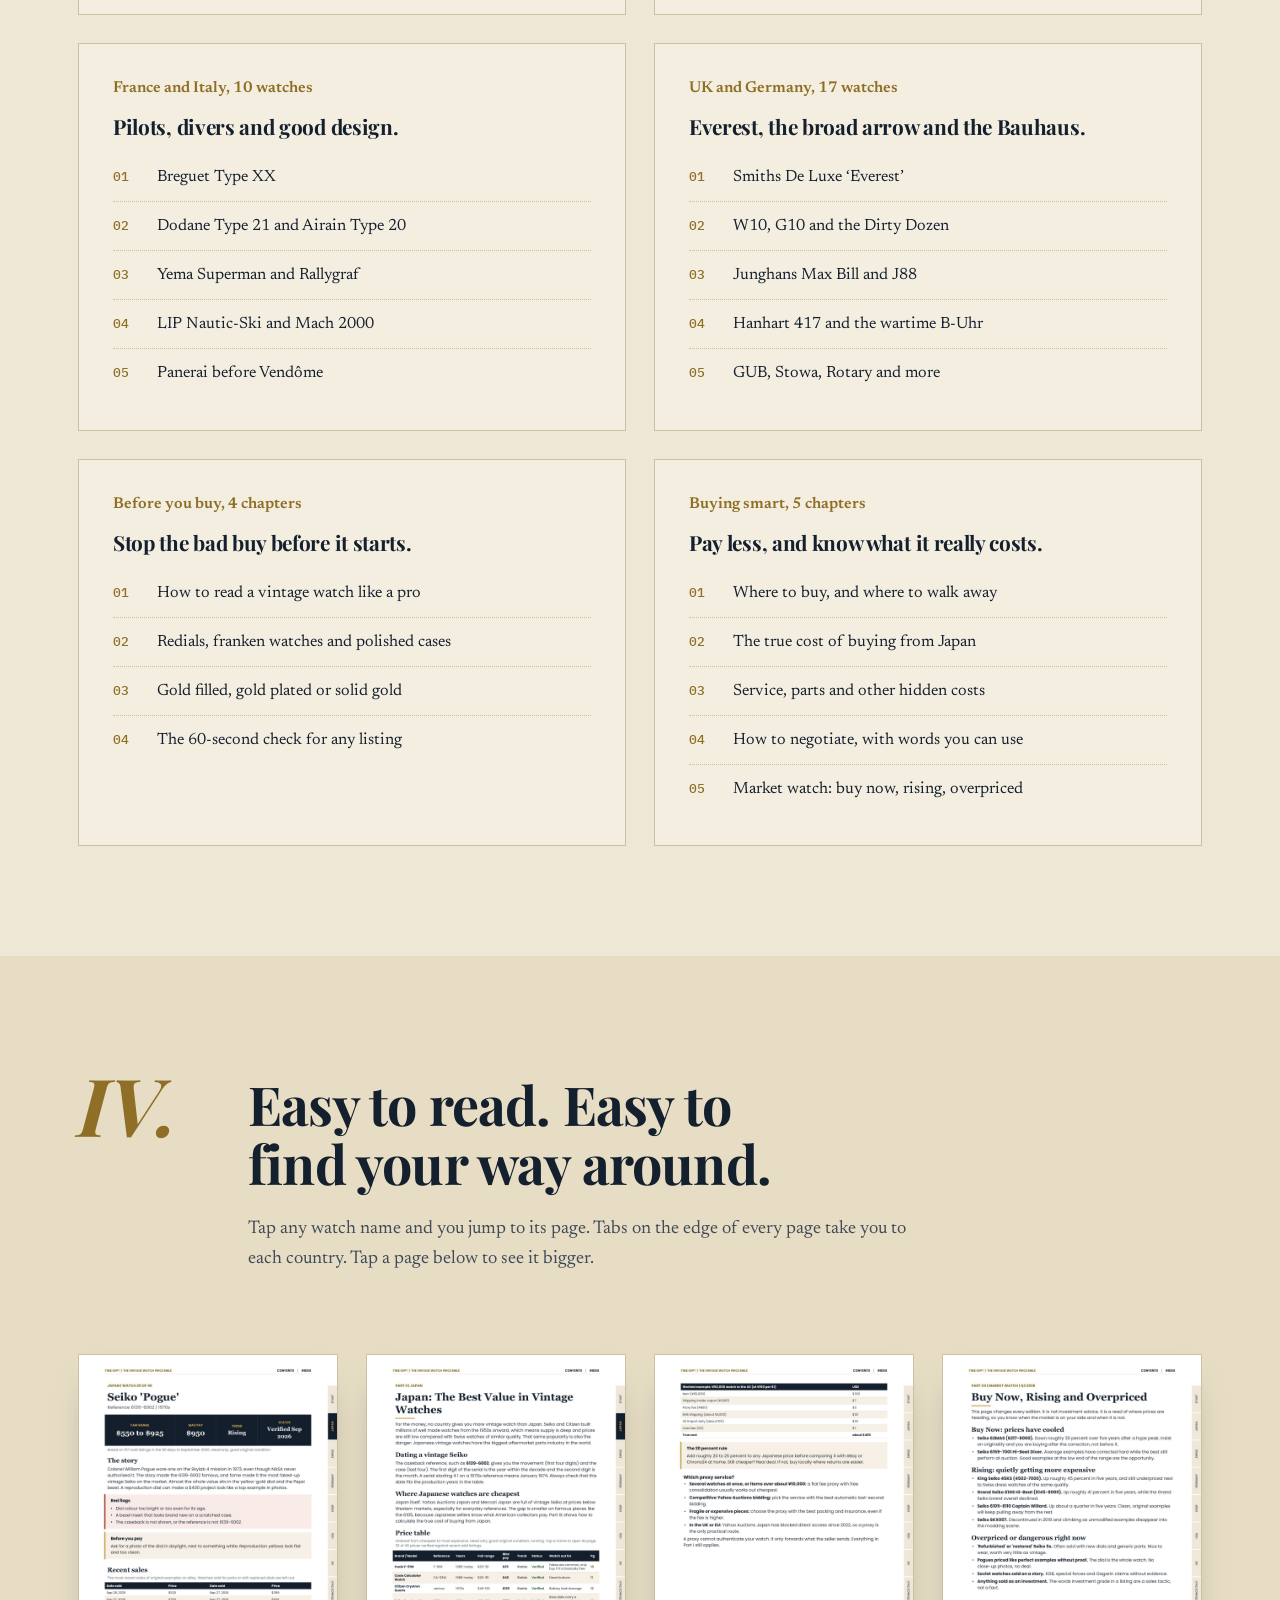
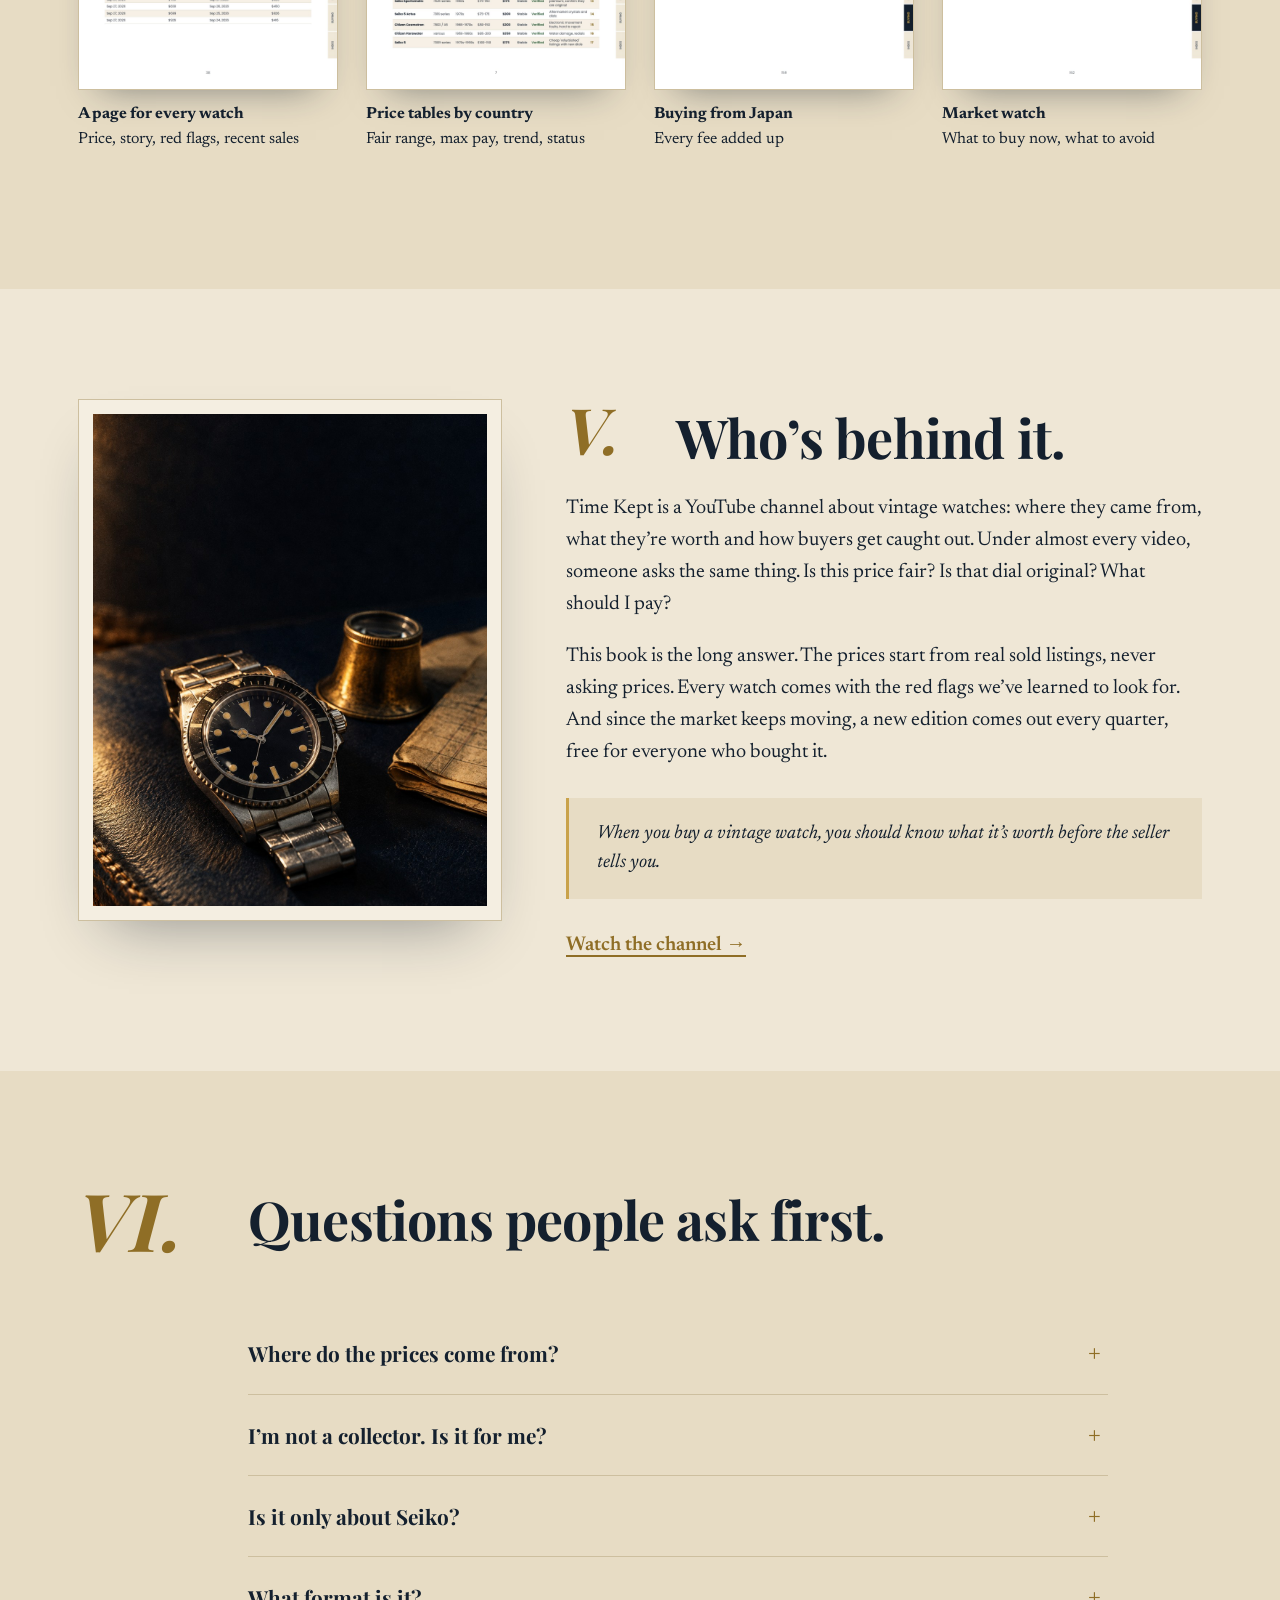
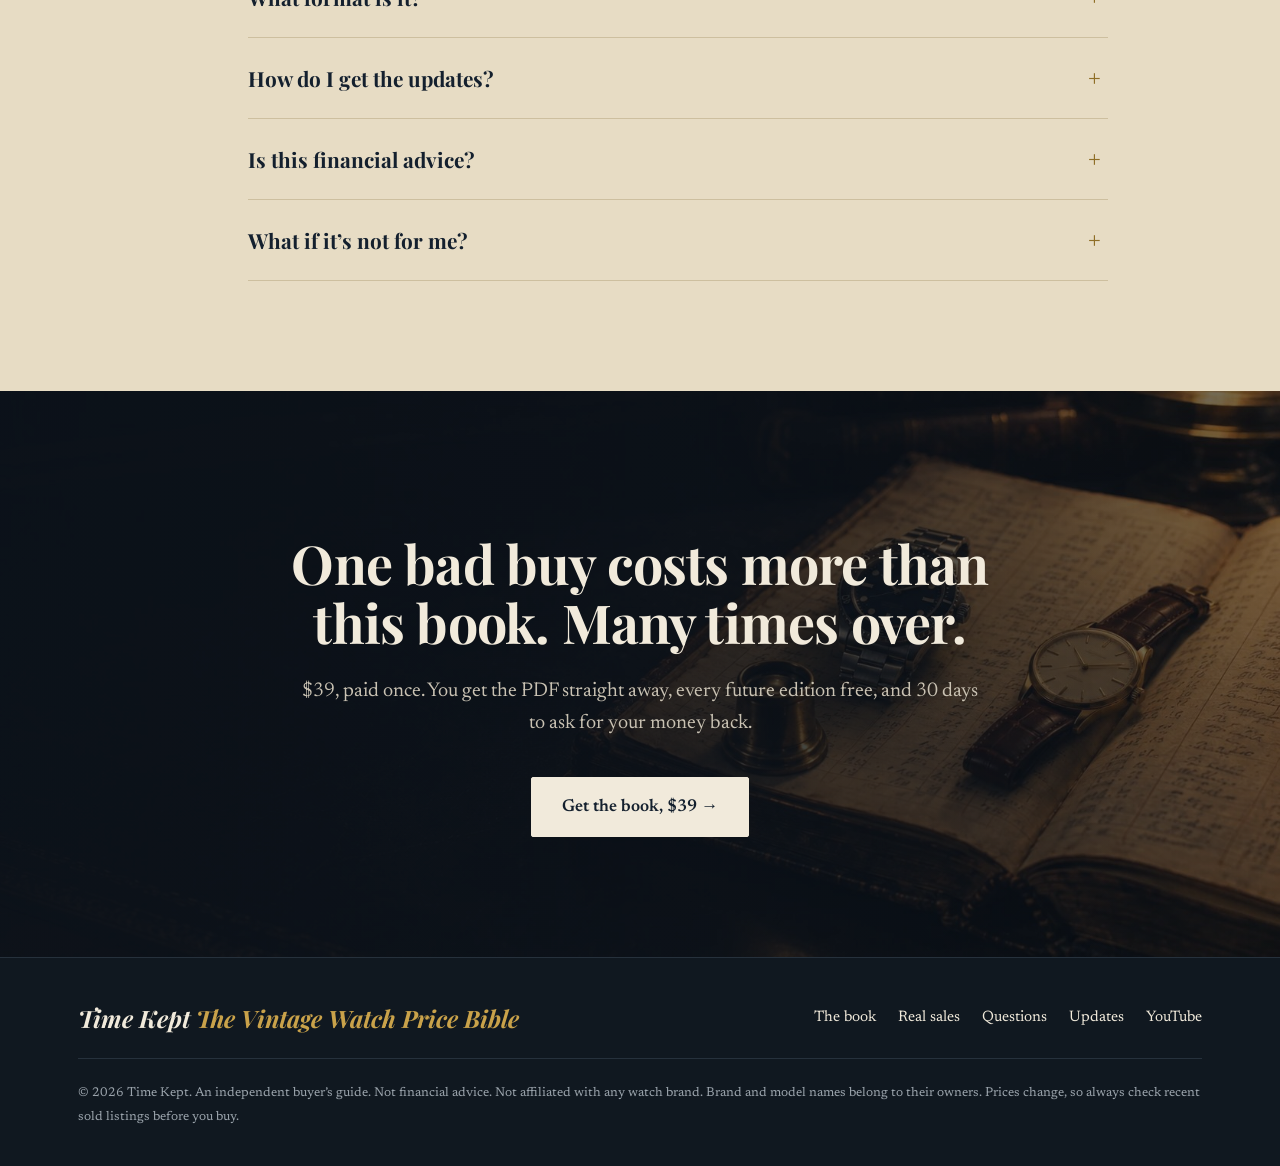
==== commit fc58167b: "Polish landing page: real nav, plainer copy, Gumroad links, remove free checklist Co-Authored-By: Cl" ====
--- a/index.html
+++ b/index.html
@@ -5,51 +5,60 @@
 <script>document.documentElement.classList.add('js')</script>
 <meta name="viewport" content="width=device-width, initial-scale=1">
 <title>The Vintage Watch Price Bible | Time Kept</title>
-<meta name="description" content="The fair price, the most you should pay and the red flags for 139 vintage watches from eight countries. Checked against real sold prices and updated every quarter.">
+<meta name="description" content="What 139 vintage watches really sell for, the most you should pay and what to check before you do. Built on real sold prices, updated every quarter.">
 <meta property="og:title" content="The Vintage Watch Price Bible">
 <meta property="og:description" content="Never overpay for a vintage watch again. 139 watches, a page for every one, free updates for life.">
-<meta property="og:image" content="assets/page-cover.jpg">
+<meta property="og:image" content="https://timekeptwatches.com/assets/about.jpg">
 <meta name="theme-color" content="#101820">
 <link rel="preconnect" href="https://fonts.googleapis.com">
 <link rel="preconnect" href="https://fonts.gstatic.com" crossorigin>
-<link href="https://fonts.googleapis.com/css2?family=IBM+Plex+Mono:wght@500;600&family=Newsreader:ital,opsz,wght@0,6..72,400;0,6..72,600;1,6..72,400&family=Playfair+Display:ital,wght@0,700;1,700&display=swap" rel="stylesheet">
-<link rel="stylesheet" href="assets/landing.css">
+<link href="https://fonts.googleapis.com/css2?family=IBM+Plex+Mono:wght@500&family=Newsreader:ital,opsz,wght@0,6..72,400;0,6..72,600;1,6..72,400&family=Playfair+Display:ital,wght@0,700;1,700&display=swap" rel="stylesheet">
+<link rel="stylesheet" href="assets/landing.css?v=3">
 </head>
 <body>
 
-<div class="strip">
-  <div class="wrap mono">
-    <span>Time Kept &middot; Edition 2026</span>
-    <span class="hide-sm">A page for every watch</span>
-    <span class="hide-sm">Updated every quarter</span>
+<header class="topnav">
+  <div class="wrap">
+    <a class="wordmark" href="#top">Time Kept</a>
+    <nav aria-label="Main">
+      <a href="#book">The book</a>
+      <a href="#proof">Real sales</a>
+      <a href="#inside">What&rsquo;s inside</a>
+      <a href="#faq">Questions</a>
+    </nav>
+    <a class="btn btn-solid btn-sm" data-link="buy" href="#book">Get the book</a>
   </div>
-</div>
-
-<header class="hero">
+</header>
+
+<section class="hero" id="top">
   <div class="wrap">
     <div>
-      <div class="byline mono"><span>Time Kept</span><span class="rule"></span><span class="soft">A price guide</span></div>
       <h1>Never overpay for a vintage watch <em class="accent">again.</em></h1>
-      <p class="lead dropcap">Every vintage listing has a price. Very few have a fair one. This book gives you the fair price, the most you should ever pay and the red flags for 139 vintage watches from eight countries, checked against real sold prices and updated every quarter.</p>
+      <p class="lead dropcap">Every vintage listing has a price. Very few have a fair one. This book tells you what 139 vintage watches really sell for, the most you should pay, and what to check before you do.</p>
       <div class="ctas">
-        <a class="btn btn-solid" data-link="buy" href="#order">Get the book &middot; $39 &rarr;</a>
-        <a class="btn btn-line" href="#proof">See the proof &rarr;</a>
+        <a class="btn btn-solid" data-link="buy" href="#book">Get the book, $39 &rarr;</a>
+        <a class="btn btn-line" href="#proof">See real sales</a>
       </div>
       <div class="stats">
         <div class="stat"><b>139</b><small>vintage watches</small></div>
         <div class="stat"><b>175</b><small>pages, one per watch</small></div>
-        <div class="stat"><b>30-day</b><small>money-back guarantee</small></div>
-      </div>
-    </div>
-    <figure class="frame" style="margin:0">
-      <img src="assets/hero.jpg" onerror="this.onerror=null;this.src='assets/page-cover.jpg'" alt="The Vintage Watch Price Bible" width="1224" height="1584" fetchpriority="high">
-      <div class="quote-card">
-        <p>Asking prices lie. Sold prices do not. This book is built on the second kind.</p>
-        <span class="mono">Time Kept</span>
-      </div>
+        <div class="stat"><b>30 days</b><small>to ask for a refund</small></div>
+      </div>
+    </div>
+    <figure class="frame">
+      <img src="assets/about.jpg" alt="Three vintage watches on an old price ledger" width="1122" height="1402" fetchpriority="high">
+      <div class="brand-plate">
+        <span class="plate-kicker">Time Kept &middot; First Edition</span>
+        <span class="plate-title">The Vintage Watch<br>Price Bible</span>
+        <span class="plate-rule"></span>
+        <span class="plate-sub">139 watches, and what each one is really worth.</span>
+      </div>
+      <figcaption class="quote-card">
+        <p>Asking prices lie. Sold prices don&rsquo;t. Every number in this book comes from the second kind.</p>
+      </figcaption>
     </figure>
   </div>
-</header>
+</section>
 
 <main>
   <section class="part" id="book">
@@ -57,29 +66,28 @@
       <div class="part-head reveal">
         <div class="num">I.</div>
         <div>
-          <span class="mono">The book</span>
-          <h2>One book. 139 watches. The fair price for every one.</h2>
-          <p>Seiko, Omega, Rolex, Heuer, Hamilton, Vostok and more, from $20 Casios to five-figure Rolex divers. Each watch gets a full page: what it is, what it sells for, the most you should pay and the traps that catch buyers.</p>
+          <h2>From $20 Casios to five-figure Rolex divers.</h2>
+          <p>Seiko, Omega, Rolex, Heuer, Hamilton, Vostok and dozens more. Each watch gets its own page: what it is, what it sells for, the most you should pay and the tricks sellers use on it.</p>
         </div>
       </div>
       <div class="book">
         <div class="book-cover reveal"><img src="assets/page-cover.jpg" alt="Cover of The Vintage Watch Price Bible" width="1224" height="1584" loading="lazy"></div>
         <div class="reveal">
-          <span class="mono">PDF ebook &middot; 175 pages &middot; Edition 2026</span>
-          <h3>The complete price guide to vintage watches, from Japan to Switzerland.</h3>
-          <p>Price tables for eight countries. A page for every watch with its story, its fair range, its red flags and what to check before you pay. The real cost of buying from Japan. What a service will cost you. How to negotiate without being rude. And three indexes, so you find any watch in seconds: by name, by the number on the caseback, or by budget.</p>
-          <div class="price-line"><b>$39</b><span class="mono">One payment &middot; launch price</span></div>
-          <span class="mono">What you get:</span>
+          <p class="meta">PDF, 175 pages, First Edition</p>
+          <h3>The Vintage Watch Price Bible</h3>
+          <p>Price tables for eight countries, and a page for every watch in them. How to buy from Japan without the fees eating the saving. What a service will really cost. How to ask for a lower price without being rude. And three indexes, so you can find any watch in seconds by name, by the number on the caseback or by budget.</p>
+          <div class="price-line"><b>$39</b><span>paid once, launch price</span></div>
+          <p class="gets-title">What you get</p>
           <ul class="gets">
-            <li><span><b>The Vintage Watch Price Bible</b>, 175 pages, readable on phone, tablet or computer, and printable</span></li>
-            <li><span><b>A page for every watch</b>, with fair range, max pay, trend and red flags</span></li>
-            <li><span><b>Real sales</b> for the verified watches, straight from eBay sold listings</span></li>
-            <li><span><b>The Japan buying guide</b>, with every fee added up, from auction to your door</span></li>
-            <li><span><b>The 60-Second Check</b>, the printable checklist for any listing</span></li>
-            <li><span><b>Every future edition</b>, sent to your inbox each quarter, free</span></li>
+            <li><span><b>The book</b>, 175 pages you can read on a phone, tablet or computer, or print at home</span></li>
+            <li><span><b>A page for every watch</b> with its fair range, max pay, trend and red flags</span></li>
+            <li><span><b>Recent sales</b> for the verified watches, straight from eBay</span></li>
+            <li><span><b>The Japan buying guide</b>, every fee added up from auction to your door</span></li>
+            <li><span><b>The 60-second check</b>, seven questions to ask before you buy anything</span></li>
+            <li><span><b>Every future edition</b>, emailed to you each quarter at no cost</span></li>
           </ul>
-          <a class="btn btn-solid" data-link="buy" href="#order">Get the book &middot; $39 &rarr;</a>
-          <p class="small-note mono">Instant access &middot; Pay once &middot; Yours forever</p>
+          <a class="btn btn-solid" data-link="buy" href="#book">Get the book, $39 &rarr;</a>
+          <p class="small-note">Instant download. Pay once, keep it forever. 30 days to change your mind.</p>
         </div>
       </div>
     </div>
@@ -90,34 +98,33 @@
       <div class="part-head reveal">
         <div class="num">II.</div>
         <div>
-          <span class="mono">The proof</span>
-          <h2>What overpaying looks like. Real sales, last 90 days.</h2>
-          <p>These are real eBay sales from the last three months. On the left, the highest price someone paid. On the right, the fair range in this book. A few top sales are exceptional watches. Most are not, and the book shows you how to tell the difference.</p>
+          <h2>What overpaying looks like.</h2>
+          <p>Five real eBay sales from the last three months. On the left, the most someone paid. On the right, the fair range in the book. A few top sales are exceptional watches. Most aren&rsquo;t, and the book shows you how to tell which is which.</p>
         </div>
       </div>
       <div class="proof">
         <div class="col-paid reveal">
           <h3>What someone paid</h3>
-          <div class="row"><span>Seiko 'Captain Willard'<small>6105-8110, sold 26 Aug 2026</small></span><span>$3,759</span></div>
-          <div class="row"><span>Seiko JDM 'Turtle'<small>6306-7001, sold 17 Jul 2026</small></span><span>$1,995</span></div>
-          <div class="row"><span>Seiko 'Arnie'<small>H558-5000, sold 19 Sep 2026</small></span><span>$1,612</span></div>
-          <div class="row"><span>Seiko Chronograph<small>6139-6005, sold 17 Sep 2026</small></span><span>$1,523</span></div>
-          <div class="row"><span>Seiko 'Bullhead'<small>6138-0040, sold 14 Sep 2026</small></span><span>$1,450</span></div>
-          <div class="total"><span class="mono">Total</span><b>$10,339</b></div>
+          <div class="row"><span>Seiko &lsquo;Captain Willard&rsquo;<small>6105-8110, sold 26 Aug 2026</small></span><span>$3,759</span></div>
+          <div class="row"><span>Seiko JDM &lsquo;Turtle&rsquo;<small>6306-7001, sold 17 Jul 2026</small></span><span>$1,995</span></div>
+          <div class="row"><span>Seiko &lsquo;Arnie&rsquo;<small>H558-5000, sold 19 Sep 2026</small></span><span>$1,612</span></div>
+          <div class="row"><span>Seiko chronograph<small>6139-6005, sold 17 Sep 2026</small></span><span>$1,523</span></div>
+          <div class="row"><span>Seiko &lsquo;Bullhead&rsquo;<small>6138-0040, sold 14 Sep 2026</small></span><span>$1,450</span></div>
+          <div class="total"><span>Total paid</span><b>$10,339</b></div>
           <p class="src">Source: eBay sold listings, July to September 2026.</p>
         </div>
         <div class="col-fair reveal">
-          <h3>The fair range in the book</h3>
-          <div class="row"><span>Seiko 'Captain Willard'<small>max pay $2,200</small></span><span>$1,250 to $1,850</span></div>
-          <div class="row"><span>Seiko JDM 'Turtle'<small>max pay $1,050</small></span><span>$775 to $1,000</span></div>
-          <div class="row"><span>Seiko 'Arnie'<small>max pay $875</small></span><span>$575 to $750</span></div>
-          <div class="row"><span>Seiko Chronograph<small>max pay $1,000</small></span><span>$500 to $775</span></div>
-          <div class="row"><span>Seiko 'Bullhead'<small>max pay $1,150</small></span><span>$600 to $975</span></div>
-          <div class="total"><span class="mono">Top of fair range</span><b>$5,350</b></div>
-          <p class="src">Fair range = the middle half of recent sales of original examples.</p>
-        </div>
-      </div>
-      <p class="callout reveal">That is almost $5,000 paid above the fair range, on five watches. The Captain Willard buyer alone paid about $1,900 more than the top of the range. That is nearly fifty copies of this book.</p>
+          <h3>Fair range in the book</h3>
+          <div class="row"><span>Seiko &lsquo;Captain Willard&rsquo;<small>max pay $2,200</small></span><span>$1,250 to $1,850</span></div>
+          <div class="row"><span>Seiko JDM &lsquo;Turtle&rsquo;<small>max pay $1,050</small></span><span>$775 to $1,000</span></div>
+          <div class="row"><span>Seiko &lsquo;Arnie&rsquo;<small>max pay $875</small></span><span>$575 to $750</span></div>
+          <div class="row"><span>Seiko chronograph<small>max pay $1,000</small></span><span>$500 to $775</span></div>
+          <div class="row"><span>Seiko &lsquo;Bullhead&rsquo;<small>max pay $1,150</small></span><span>$600 to $975</span></div>
+          <div class="total"><span>Top of the range</span><b>$5,350</b></div>
+          <p class="src">The fair range is the middle half of recent sales of original watches.</p>
+        </div>
+      </div>
+      <p class="callout reveal">Almost $5,000 over the fair range, on five watches. The Captain Willard buyer alone paid about $1,900 more than the top of the range. That&rsquo;s nearly fifty copies of this book.</p>
     </div>
   </section>
 
@@ -126,20 +133,19 @@
       <div class="part-head reveal">
         <div class="num">III.</div>
         <div>
-          <span class="mono">What's inside</span>
-          <h2>Exactly what you get for $39.</h2>
-          <p>Eight countries, 139 watches, a page for each. Plus the chapters that save you money before you even pick a watch. Here are some of the watches you will find.</p>
+          <h2>What&rsquo;s in the 175 pages.</h2>
+          <p>Eight countries and a page for every watch, plus the chapters that save you money before you even pick one. A few of the watches you&rsquo;ll find:</p>
         </div>
       </div>
       <div class="cards">
-        <div class="card reveal"><span class="mono">Japan &middot; 46 watches</span><h3>The best value in vintage, and the most faked.</h3><ol><li>The Seiko 'Pogue' and the 'Captain Willard'</li><li>King Seiko 45KS and 44KS</li><li>Grand Seiko, from the First to the 61GS</li><li>The 62MAS and the Hi-Beat divers</li><li>Citizen, Orient and Casio, from $20</li></ol></div>
-        <div class="card reveal"><span class="mono">Switzerland &middot; 34 watches</span><h3>Where the big money hides the big traps.</h3><ol><li>Omega Speedmaster, pre-Moon and Professional</li><li>Rolex Submariner, GMT-Master, Explorer, Datejust</li><li>Tudor Submariner and the 'Snowflake'</li><li>Heuer Carrera and Autavia</li><li>Tissot, Certina, Eterna: Swiss quality under $600</li></ol></div>
-        <div class="card reveal"><span class="mono">United States &middot; 18 watches</span><h3>Railroad pocket watches to military field watches.</h3><ol><li>Hamilton Ventura and the Electric 500</li><li>Bulova Accutron Spaceview and Astronaut</li><li>Military field and dive watches</li><li>Hamilton 992B and Illinois Bunn Special</li><li>Elgin, Waltham, Gruen and Timex</li></ol></div>
-        <div class="card reveal"><span class="mono">Soviet Union &middot; 14 watches</span><h3>Cheap, tough and full of fake stories.</h3><ol><li>Poljot Sturmanskie, the Gagarin watch</li><li>The Strela chronograph</li><li>Vostok Amphibia and Komandirskie</li><li>Raketa Big Zero and Copernicus</li><li>Pobeda, Slava and Luch</li></ol></div>
-        <div class="card reveal"><span class="mono">France and Italy &middot; 10 watches</span><h3>Pilots, divers and design.</h3><ol><li>Breguet Type XX</li><li>Dodane Type 21 and Airain Type 20</li><li>Yema Superman and Rallygraf</li><li>LIP Nautic-Ski and Mach 2000</li><li>Panerai before Vend&ocirc;me</li></ol></div>
-        <div class="card reveal"><span class="mono">UK and Germany &middot; 17 watches</span><h3>Everest, the broad arrow and the Bauhaus.</h3><ol><li>Smiths De Luxe 'Everest'</li><li>W10, G10 and the Dirty Dozen military watches</li><li>Junghans Max Bill and J88</li><li>Hanhart 417 and the wartime B-Uhr</li><li>GUB, Stowa, Rotary and more</li></ol></div>
-        <div class="card reveal"><span class="mono">Before you buy &middot; 4 chapters</span><h3>Stop the bad buy before it starts.</h3><ol><li>How to read a vintage watch like a pro</li><li>Redials, franken watches and polished cases</li><li>Gold filled, gold plated or solid gold</li><li>The 60-second check for any listing</li></ol></div>
-        <div class="card reveal"><span class="mono">Buying smart &middot; 5 chapters</span><h3>Pay less, and know what it really costs.</h3><ol><li>Where to buy, and where to walk away</li><li>The true cost of buying from Japan</li><li>Service, parts and the hidden costs</li><li>How to negotiate, with words you can use</li><li>Market watch: buy now, rising, overpriced</li></ol></div>
+        <div class="card reveal"><p class="card-kicker">Japan, 46 watches</p><h3>The best value in vintage, and the most faked.</h3><ol><li>The Seiko &lsquo;Pogue&rsquo; and the &lsquo;Captain Willard&rsquo;</li><li>King Seiko 45KS and 44KS</li><li>Grand Seiko, from the First to the 61GS</li><li>The 62MAS and the Hi-Beat divers</li><li>Citizen, Orient and Casio, from $20</li></ol></div>
+        <div class="card reveal"><p class="card-kicker">Switzerland, 34 watches</p><h3>Where the big money hides the big traps.</h3><ol><li>Omega Speedmaster, pre-Moon and Professional</li><li>Rolex Submariner, GMT-Master, Explorer, Datejust</li><li>Tudor Submariner and the &lsquo;Snowflake&rsquo;</li><li>Heuer Carrera and Autavia</li><li>Tissot, Certina and Eterna under $600</li></ol></div>
+        <div class="card reveal"><p class="card-kicker">United States, 18 watches</p><h3>Railroad pocket watches and military field watches.</h3><ol><li>Hamilton Ventura and the Electric 500</li><li>Bulova Accutron Spaceview and Astronaut</li><li>Military field and dive watches</li><li>Hamilton 992B and Illinois Bunn Special</li><li>Elgin, Waltham, Gruen and Timex</li></ol></div>
+        <div class="card reveal"><p class="card-kicker">Soviet Union, 14 watches</p><h3>Cheap, tough and full of made-up stories.</h3><ol><li>Poljot Sturmanskie, the Gagarin watch</li><li>The Strela chronograph</li><li>Vostok Amphibia and Komandirskie</li><li>Raketa Big Zero and Copernicus</li><li>Pobeda, Slava and Luch</li></ol></div>
+        <div class="card reveal"><p class="card-kicker">France and Italy, 10 watches</p><h3>Pilots, divers and good design.</h3><ol><li>Breguet Type XX</li><li>Dodane Type 21 and Airain Type 20</li><li>Yema Superman and Rallygraf</li><li>LIP Nautic-Ski and Mach 2000</li><li>Panerai before Vend&ocirc;me</li></ol></div>
+        <div class="card reveal"><p class="card-kicker">UK and Germany, 17 watches</p><h3>Everest, the broad arrow and the Bauhaus.</h3><ol><li>Smiths De Luxe &lsquo;Everest&rsquo;</li><li>W10, G10 and the Dirty Dozen</li><li>Junghans Max Bill and J88</li><li>Hanhart 417 and the wartime B-Uhr</li><li>GUB, Stowa, Rotary and more</li></ol></div>
+        <div class="card reveal"><p class="card-kicker">Before you buy, 4 chapters</p><h3>Stop the bad buy before it starts.</h3><ol><li>How to read a vintage watch like a pro</li><li>Redials, franken watches and polished cases</li><li>Gold filled, gold plated or solid gold</li><li>The 60-second check for any listing</li></ol></div>
+        <div class="card reveal"><p class="card-kicker">Buying smart, 5 chapters</p><h3>Pay less, and know what it really costs.</h3><ol><li>Where to buy, and where to walk away</li><li>The true cost of buying from Japan</li><li>Service, parts and other hidden costs</li><li>How to negotiate, with words you can use</li><li>Market watch: buy now, rising, overpriced</li></ol></div>
       </div>
     </div>
   </section>
@@ -149,9 +155,8 @@
       <div class="part-head reveal">
         <div class="num">IV.</div>
         <div>
-          <span class="mono">Look inside</span>
-          <h2>Big type. Clear tables. Easy to find anything.</h2>
-          <p>Tap any watch name to jump straight to its page. Tabs on the edge of every page take you to each country. Tap a page below to see it bigger.</p>
+          <h2>Easy to read. Easy to find your way around.</h2>
+          <p>Tap any watch name and you jump to its page. Tabs on the edge of every page take you to each country. Tap a page below to see it bigger.</p>
         </div>
       </div>
       <div class="gallery reveal" tabindex="0" aria-label="Sample pages">
@@ -165,65 +170,40 @@
 
   <section class="part" id="about">
     <div class="wrap about">
-      <figure class="frame reveal" style="margin:0"><img src="assets/about.jpg" onerror="this.onerror=null;this.src='assets/page-profile.jpg'" alt="Time Kept" width="1224" height="1584" loading="lazy"></figure>
+      <figure class="frame reveal"><img src="assets/hero.jpg" alt="A vintage dive watch and a watchmaker&rsquo;s loupe" width="1086" height="1448" loading="lazy"></figure>
       <div class="reveal">
-        <div class="part-head" style="grid-template-columns:90px 1fr;margin-bottom:26px"><div class="num" style="font-size:4rem">V.</div><div><span class="mono">About</span><h2>Time Kept.</h2></div></div>
-        <p>Time Kept is a YouTube channel about vintage watches: the stories behind them, what they are worth and the traps that catch buyers. Under every video, the same questions came up. What is this one worth? Is this price fair? Is this dial original?</p>
-        <p>This book is the answer, written down. Every price starts from real sold listings, not asking prices. Every watch gets the red flags we have learned to look for. And because the market moves, a new edition comes out every quarter, free for everyone who bought it.</p>
-        <blockquote>This is not a book about getting rich from watches. It is a book about not getting fooled when you buy one.</blockquote>
-        <a class="mono" data-link="youtube" href="#" style="text-decoration:none;color:var(--muted)">Watch the channel &rarr;</a>
-      </div>
-    </div>
-  </section>
-
-  <section class="part alt" id="order">
+        <div class="part-head about-head"><div class="num">V.</div><div><h2>Who&rsquo;s behind it.</h2></div></div>
+        <p>Time Kept is a YouTube channel about vintage watches: where they came from, what they&rsquo;re worth and how buyers get caught out. Under almost every video, someone asks the same thing. Is this price fair? Is that dial original? What should I pay?</p>
+        <p>This book is the long answer. The prices start from real sold listings, never asking prices. Every watch comes with the red flags we&rsquo;ve learned to look for. And since the market keeps moving, a new edition comes out every quarter, free for everyone who bought it.</p>
+        <blockquote>When you buy a vintage watch, you should know what it&rsquo;s worth before the seller tells you.</blockquote>
+        <a class="text-link" data-link="youtube" href="#">Watch the channel &rarr;</a>
+      </div>
+    </div>
+  </section>
+
+  <section class="part alt" id="faq">
     <div class="wrap">
       <div class="part-head reveal">
         <div class="num">VI.</div>
-        <div>
-          <span class="mono">Order the book</span>
-          <h2>$39 once. No subscription. Every edition free.</h2>
-          <p>Instant access: the download link arrives in your inbox a minute after you pay. Read it on any phone, tablet or computer, or print it. 30-day money-back guarantee. If it is not for you, email us and you get every dollar back.</p>
-        </div>
-      </div>
-      <div class="book">
-        <div class="book-cover reveal"><img src="assets/page-cover.jpg" alt="Cover of The Vintage Watch Price Bible" width="1224" height="1584" loading="lazy"></div>
-        <div class="reveal">
-          <span class="mono">PDF ebook &middot; 175 pages &middot; Edition 2026</span>
-          <h3>The Vintage Watch Price Bible</h3>
-          <p>139 vintage watches from Japan, Switzerland, Germany, the Soviet Union, the United States, the United Kingdom, France and Italy. The fair price, the most to pay and the red flags for every one.</p>
-          <div class="price-line"><b>$39</b><span class="mono">Launch price &middot; one payment</span></div>
-          <a class="btn btn-solid" data-link="buy" href="#order">Get the book &middot; $39 &rarr;</a>
-          <p class="small-note mono">Instant access &middot; 30-day refund &middot; Free updates</p>
-        </div>
-      </div>
-    </div>
-  </section>
-
-  <section class="part" id="faq">
-    <div class="wrap">
-      <div class="part-head reveal">
-        <div class="num">VII.</div>
-        <div><span class="mono">Questions</span><h2>What buyers ask before they click.</h2></div>
+        <div><h2>Questions people ask first.</h2></div>
       </div>
       <div class="faq">
-        <details><summary>Where do the prices come from?</summary><p>From real sold prices: eBay sold listings, auction results and collector sales. The fair range is the middle half of recent sales of good, original watches. Every page shows whether its price was verified against recent sales or is still an estimate being checked for the next edition.</p></details>
-        <details><summary>I am not a collector. Is this for me?</summary><p>Yes. Most readers want one or two good watches and do not want to be fooled. The book is written in plain English, with big type and no jargon you need to look up.</p></details>
-        <details><summary>Is it only about Seiko?</summary><p>No. Japan has the biggest chapter because that is where the best value is, but the book also covers Swiss, German, Soviet, American, British, French and Italian watches.</p></details>
-        <details><summary>What format is it?</summary><p>A PDF in Letter size, 175 pages. It works on any phone, tablet or computer, and prints well at home. Every watch name is a link, so on a screen you can jump straight to its page.</p></details>
-        <details><summary>How do the updates reach me?</summary><p>Each quarter the new edition is emailed to the address you used to buy. You can also download it again at any time from your purchase email.</p></details>
-        <details><summary>Is this financial advice?</summary><p>No. It is a buyer's guide to help you pay a fair price. It does not tell you what to buy to make money, and it is not affiliated with any watch brand.</p></details>
-        <details><summary>What if it is not for me?</summary><p>Email us within 30 days and you get a full refund. No forms, no questions.</p></details>
+        <details><summary>Where do the prices come from?</summary><p>From real sales: eBay sold listings, auction results and collector sales. The fair range is the middle half of recent sales of good, original watches. Each page tells you whether its price has been checked against recent sales or is still an estimate for the next edition to confirm.</p></details>
+        <details><summary>I&rsquo;m not a collector. Is it for me?</summary><p>Yes. Most readers want one or two good watches and don&rsquo;t want to get stung. It&rsquo;s written in plain English, in big type, with no jargon you have to look up.</p></details>
+        <details><summary>Is it only about Seiko?</summary><p>No. Japan has the biggest chapter because that&rsquo;s where the best value is, but the book also covers Swiss, German, Soviet, American, British, French and Italian watches.</p></details>
+        <details><summary>What format is it?</summary><p>A 175-page PDF. It opens on any phone, tablet or computer and prints fine at home. Every watch name is a link, so on a screen you can jump straight to its page.</p></details>
+        <details><summary>How do I get the updates?</summary><p>Each new edition is emailed to the address you bought with, every quarter. You can also download the latest version any time from your purchase email.</p></details>
+        <details><summary>Is this financial advice?</summary><p>No. It&rsquo;s a buyer&rsquo;s guide to help you pay a fair price. It won&rsquo;t tell you what to buy to make money, and it isn&rsquo;t connected to any watch brand.</p></details>
+        <details><summary>What if it&rsquo;s not for me?</summary><p>Email us within 30 days and you&rsquo;ll get a full refund. No forms, no questions.</p></details>
       </div>
     </div>
   </section>
 
   <section class="last">
     <div class="wrap">
-      <span class="mono">Last call</span>
       <h2>One bad buy costs more than this book. Many times over.</h2>
-      <p>$39 once. Instant access. 30-day money-back guarantee. 139 watches, 175 pages and every future edition free.</p>
-      <a class="btn btn-cream" data-link="buy" href="#order">Get the book &middot; $39 &rarr;</a>
+      <p>$39, paid once. You get the PDF straight away, every future edition free, and 30 days to ask for your money back.</p>
+      <a class="btn btn-cream" data-link="buy" href="#book">Get the book, $39 &rarr;</a>
     </div>
   </section>
 </main>
@@ -231,12 +211,12 @@
 <footer>
   <div class="wrap">
     <div class="top">
-      <span class="brand">Time Kept &middot; <span>The Price Bible</span></span>
-      <nav class="mono" aria-label="Footer">
-        <a href="#book">The book</a><a href="#proof">The proof</a><a href="#order">Order</a><a href="updates.html">Updates</a><a data-link="youtube" href="#">YouTube</a>
+      <span class="brand">Time Kept <span>The Vintage Watch Price Bible</span></span>
+      <nav aria-label="Footer">
+        <a href="#book">The book</a><a href="#proof">Real sales</a><a href="#faq">Questions</a><a href="updates.html">Updates</a><a data-link="youtube" href="#">YouTube</a>
       </nav>
     </div>
-    <small>&copy; <span data-year>2026</span> Time Kept. An independent buyer's guide. Not financial advice. Not affiliated with any watch brand. All brand and model names belong to their owners. Prices change, so always check recent sold listings before you buy.</small>
+    <small>&copy; <span data-year>2026</span> Time Kept. An independent buyer&rsquo;s guide. Not financial advice. Not affiliated with any watch brand. Brand and model names belong to their owners. Prices change, so always check recent sold listings before you buy.</small>
   </div>
 </footer>
 
@@ -245,16 +225,15 @@
 <dialog class="exit" aria-labelledby="exit-title">
   <button class="x" aria-label="Close">&times;</button>
   <img src="assets/page-cover.jpg" alt="The Vintage Watch Price Bible" width="1224" height="1584">
-  <span class="mono">Before you go</span>
-  <h3 id="exit-title">One bad buy costs more than this book.</h3>
-  <p>The fair price, the max pay and the red flags for 139 vintage watches. $39 once, 30-day refund if it is not for you.</p>
-  <a class="btn btn-solid" data-link="buy" href="#order">Get the book &middot; $39 &rarr;</a>
-  <a class="or mono" href="#inside">or see what's inside the book</a>
+  <h3 id="exit-title">Before you go.</h3>
+  <p>One bad buy costs more than this book. 139 watches, what each is worth and what to check. $39, with 30 days to change your mind.</p>
+  <a class="btn btn-solid" data-link="buy" href="#book">Get the book, $39 &rarr;</a>
+  <a class="or" href="#inside">or see what&rsquo;s inside first</a>
 </dialog>
 
-<script src="assets/site.js"></script>
+<script src="assets/site.js?v=3"></script>
 <script>
-// Exit popup: shows once per visit when the mouse leaves through the top of the window (desktop only).
+// Exit popup: once per visit, when the mouse leaves through the top of the window (desktop only).
 (function () {
   var dlg = document.querySelector("dialog.exit"); if (!dlg || !window.matchMedia("(pointer: fine)").matches) return;
   var seen = false; try { seen = sessionStorage.getItem("tk-exit") === "1"; } catch (e) {}
--- a/assets/landing.css
+++ b/assets/landing.css
@@ -12,20 +12,27 @@
 a{color:inherit}
 .wrap{max-width:1180px;margin:0 auto;padding:0 28px}
 .mono{font:500 .74rem/1.4 var(--mono);letter-spacing:.2em;text-transform:uppercase}
-h1,h2,h3{font-family:var(--display);font-weight:700;letter-spacing:-.015em;margin:0}
+h1,h2,h3{font-family:var(--display);font-weight:700;letter-spacing:-.015em;margin:0;text-wrap:balance}
+p{text-wrap:pretty}
 h1{font-size:clamp(2.5rem,4.6vw,3.8rem);line-height:1.08}
 h2{font-size:clamp(2.1rem,4.2vw,3.5rem);line-height:1.1}
 h3{font-size:1.45rem;line-height:1.25}
 em.accent{font-style:italic;color:var(--gold);padding-bottom:4px}
 p{margin:0 0 1em}
 
-/* top strip */
-.strip{background:var(--night);color:var(--gold-lt)}
-.strip .wrap{display:flex;justify-content:space-between;gap:16px;padding-top:12px;padding-bottom:12px}
-@media(max-width:760px){.strip .hide-sm{display:none}.strip .wrap{justify-content:center}}
+/* top nav */
+.topnav{position:sticky;top:0;z-index:10;background:rgba(239,231,214,.94);backdrop-filter:blur(8px);-webkit-backdrop-filter:blur(8px);border-bottom:1px solid var(--line)}
+.topnav .wrap{display:flex;align-items:center;justify-content:space-between;gap:24px;height:72px}
+.wordmark{font:italic 700 1.55rem/1 var(--display);text-decoration:none;color:var(--ink);white-space:nowrap}
+@media(max-width:520px){.topnav .btn{width:auto;padding:0 16px}.topnav .wrap{height:64px}}
+.topnav nav{display:flex;gap:30px}
+.topnav nav a{text-decoration:none;font-size:1.02rem;color:var(--ink-soft)}
+.topnav nav a:hover{color:var(--ink);text-decoration:underline;text-underline-offset:5px}
+@media(max-width:900px){.topnav nav{display:none}}
 
 /* buttons */
-.btn{display:inline-flex;align-items:center;justify-content:center;gap:12px;min-height:62px;padding:0 30px;font:600 .9rem/1 var(--mono);letter-spacing:.16em;text-transform:uppercase;text-decoration:none;white-space:nowrap;border:1.5px solid var(--ink);cursor:pointer;transition:transform .2s,background .2s,color .2s}
+.btn{display:inline-flex;align-items:center;justify-content:center;gap:10px;min-height:60px;padding:0 30px;font:600 1.08rem/1 var(--serif);text-decoration:none;white-space:nowrap;border:1.5px solid var(--ink);border-radius:2px;cursor:pointer;transition:transform .2s,background .2s,color .2s}
+.btn-sm{min-height:46px;padding:0 20px;font-size:1rem}
 .btn:active{transform:translateY(1px)}
 .btn-solid{background:var(--ink);color:var(--cream)}
 .btn-solid:hover{background:#243447}
@@ -37,7 +44,7 @@
 @media(max-width:520px){.btn{width:100%;white-space:normal;text-align:center;padding:14px 20px}}
 
 /* hero */
-.hero{padding:72px 0 70px;border-bottom:1px solid var(--line)}
+.hero{padding:64px 0 76px;border-bottom:1px solid var(--line)}
 .hero .wrap{display:grid;grid-template-columns:1.05fr .95fr;gap:64px;align-items:center}
 .byline{display:flex;align-items:center;gap:18px;margin-bottom:26px;color:var(--gold)}
 .byline .rule{flex:1;height:1px;background:var(--line)}
@@ -51,12 +58,19 @@
 .stat+.stat{border-left:1px solid var(--line);padding-left:22px}
 .stat b{display:block;font:italic 700 2.2rem/1.15 var(--display);color:var(--gold)}
 .stat small{color:var(--muted);font-size:.95rem}
-.frame{position:relative;padding:14px;border:1px solid var(--line);background:var(--card);box-shadow:0 30px 60px -30px rgba(20,32,46,.45)}
+.frame{position:relative;margin:0;padding:14px;border:1px solid var(--line);background:var(--card);box-shadow:0 30px 60px -30px rgba(20,32,46,.45)}
 .frame img{width:100%;aspect-ratio:4/5;object-fit:cover}
+/* branding over the hero photo (sits on the dark top of the image) */
+.brand-plate{position:absolute;top:14px;left:14px;right:14px;padding:30px 30px 70px;display:flex;flex-direction:column;align-items:flex-start;
+  background:linear-gradient(180deg,rgba(10,14,18,.88) 0%,rgba(10,14,18,.6) 55%,rgba(10,14,18,0) 100%);color:var(--cream);pointer-events:none}
+.plate-kicker{font:500 .72rem/1.4 var(--mono);letter-spacing:.14em;text-transform:uppercase;color:var(--gold-lt)}
+.plate-title{font:700 clamp(1.7rem,2.6vw,2.3rem)/1.08 var(--display);margin-top:12px;text-shadow:0 2px 14px rgba(0,0,0,.6)}
+.plate-rule{width:64px;height:2px;background:var(--gold-lt);margin:16px 0 12px}
+.plate-sub{font:italic 1.05rem/1.4 var(--serif);color:#E3DCCB;text-shadow:0 2px 10px rgba(0,0,0,.6)}
 .quote-card{position:absolute;left:-44px;bottom:-40px;max-width:340px;background:var(--card);padding:24px 26px 18px;box-shadow:0 20px 40px -20px rgba(20,32,46,.45)}
 .quote-card::before{content:"\201C";position:absolute;top:-30px;left:20px;font:700 4rem/1 var(--display);color:var(--gold)}
 .quote-card p{font:italic 1.1rem/1.45 var(--serif);margin:0 0 10px}
-.quote-card .mono{color:var(--muted);font-size:.66rem}
+
 @media(max-width:900px){.hero .wrap{grid-template-columns:1fr;gap:70px}.quote-card{left:12px;right:12px;bottom:-54px;max-width:none}.hero{padding:48px 0 100px}}
 @media(max-width:520px){.stats{grid-template-columns:1fr}.stat+.stat{border-left:0;border-top:1px solid var(--line);padding-left:8px}}
 
@@ -65,7 +79,9 @@
 section.alt{background:var(--paper-2)}
 .part-head{display:grid;grid-template-columns:150px 1fr;gap:20px;margin-bottom:56px}
 .num{font:italic 700 5rem/.95 var(--display);color:var(--gold)}
-.part-head .mono{color:var(--gold);display:block;margin:10px 0 16px}
+.part-head h2{margin-top:8px}
+.about-head{grid-template-columns:90px 1fr;margin-bottom:26px}
+.about-head .num{font-size:4rem}
 .part-head p{font-size:1.15rem;color:var(--ink-soft);max-width:36em;margin-top:22px}
 @media(max-width:760px){section.part{padding:76px 0}.part-head{grid-template-columns:1fr;gap:0;margin-bottom:40px}.num{font-size:3.6rem;margin-bottom:6px}}
 
@@ -73,15 +89,17 @@
 .book{display:grid;grid-template-columns:.85fr 1.15fr;gap:64px;align-items:start}
 .book-cover{padding:14px;background:var(--card);box-shadow:0 34px 60px -30px rgba(20,32,46,.55)}
 .book h3{font-size:1.9rem;margin:14px 0 14px}
-.book .mono{color:var(--gold)}
+.book .meta{color:var(--gold);font-size:1rem;margin:0}
 .price-line{display:flex;flex-wrap:wrap;align-items:baseline;gap:18px;padding:22px 0;margin:26px 0 8px;border-top:1px solid var(--line);border-bottom:1px solid var(--line)}
 .price-line b{font:italic 700 3.6rem/1 var(--display)}
-.price-line .mono{color:var(--muted)}
+.price-line span{color:var(--muted);font-size:1.05rem}
+.gets-title{font-weight:600;margin:6px 0 0}
 .gets{list-style:none;padding:0;margin:14px 0 30px}
 .gets li{padding:15px 0;border-bottom:1px solid var(--line);display:grid;grid-template-columns:28px 1fr;gap:10px}
 .gets li::before{content:"";width:10px;height:10px;margin-top:.6em;background:var(--gold-lt);transform:rotate(45deg)}
 .gets b{font-weight:600}
-.small-note{margin-top:16px;color:var(--muted)}
+.small-note{margin-top:16px;color:var(--muted);font-size:1rem}
+.text-link{color:var(--gold);font-weight:600;text-underline-offset:5px}
 @media(max-width:900px){.book{grid-template-columns:1fr;gap:40px}.book-cover{max-width:420px}}
 
 /* proof (dark) */
@@ -96,17 +114,18 @@
 .col-paid .row span:last-child{color:#E9B9A6}
 .col-fair .row span:last-child{color:var(--gold-lt)}
 .total{display:flex;justify-content:space-between;align-items:baseline;gap:16px;border-top:2px solid var(--gold-lt);margin-top:22px;padding-top:18px}
+.total span{color:#C9C2B3;font-size:1rem}
 .total b{font:italic 700 2.5rem var(--display)}
 .col-paid .total b{color:#E9B9A6}
 .col-fair .total b{color:var(--gold-lt)}
-.src{font:400 .8rem/1.6 var(--mono);color:#9AA0A5;margin-top:12px}
+.src{font-size:.92rem;color:#9AA0A5;margin-top:12px}
 .callout{margin:64px 0 0 170px;max-width:720px;border-left:3px solid var(--gold-lt);padding:8px 0 8px 28px;font:italic 1.35rem/1.5 var(--serif)}
 @media(max-width:900px){.proof{grid-template-columns:1fr;gap:48px}.callout{margin-left:0}}
 
 /* inside cards */
 .cards{display:grid;grid-template-columns:1fr 1fr;gap:28px}
 .card{background:var(--card);border:1px solid var(--line);padding:32px 34px}
-.card .mono{color:var(--gold)}
+.card-kicker{color:var(--gold);font-weight:600;font-size:.98rem;margin:0}
 .card h3{font-size:1.3rem;margin:12px 0 14px}
 .card ol{list-style:none;counter-reset:n;padding:0;margin:0}
 .card li{counter-increment:n;display:grid;grid-template-columns:44px 1fr;padding:11px 0;border-bottom:1px dotted var(--line);font-size:1.02rem}
@@ -143,7 +162,6 @@
 
 /* last call + footer */
 .last{background:linear-gradient(90deg,rgba(12,18,26,.94) 0%,rgba(12,18,26,.82) 55%,rgba(12,18,26,.55) 100%),url("desk-wide.jpg") center/cover,var(--night);color:var(--cream);text-align:center;padding:120px 0}
-.last .mono{color:var(--gold-lt)}
 .last h2{max-width:14em;margin:22px auto 24px}
 .last p{max-width:34em;margin:0 auto 38px;color:#C9C2B3}
 footer{background:var(--night);color:#9AA3AB;border-top:1px solid #26313C;padding:44px 0 36px;font-size:.95rem}
@@ -157,7 +175,6 @@
 dialog.exit{border:1px solid var(--line);background:var(--card);padding:48px 40px 40px;max-width:470px;width:calc(100% - 32px);text-align:center;color:var(--ink)}
 dialog.exit::backdrop{background:rgba(16,24,32,.72)}
 dialog.exit img{width:150px;margin:0 auto 22px;box-shadow:0 18px 30px -16px rgba(20,32,46,.6)}
-dialog.exit .mono{color:var(--gold)}
 dialog.exit h3{font-size:1.9rem;margin:12px 0}
 dialog.exit p{color:var(--ink-soft);font-size:1.05rem}
 dialog.exit .x{position:absolute;top:8px;right:8px;background:none;border:0;font-size:1.8rem;cursor:pointer;color:var(--muted);width:48px;height:48px}
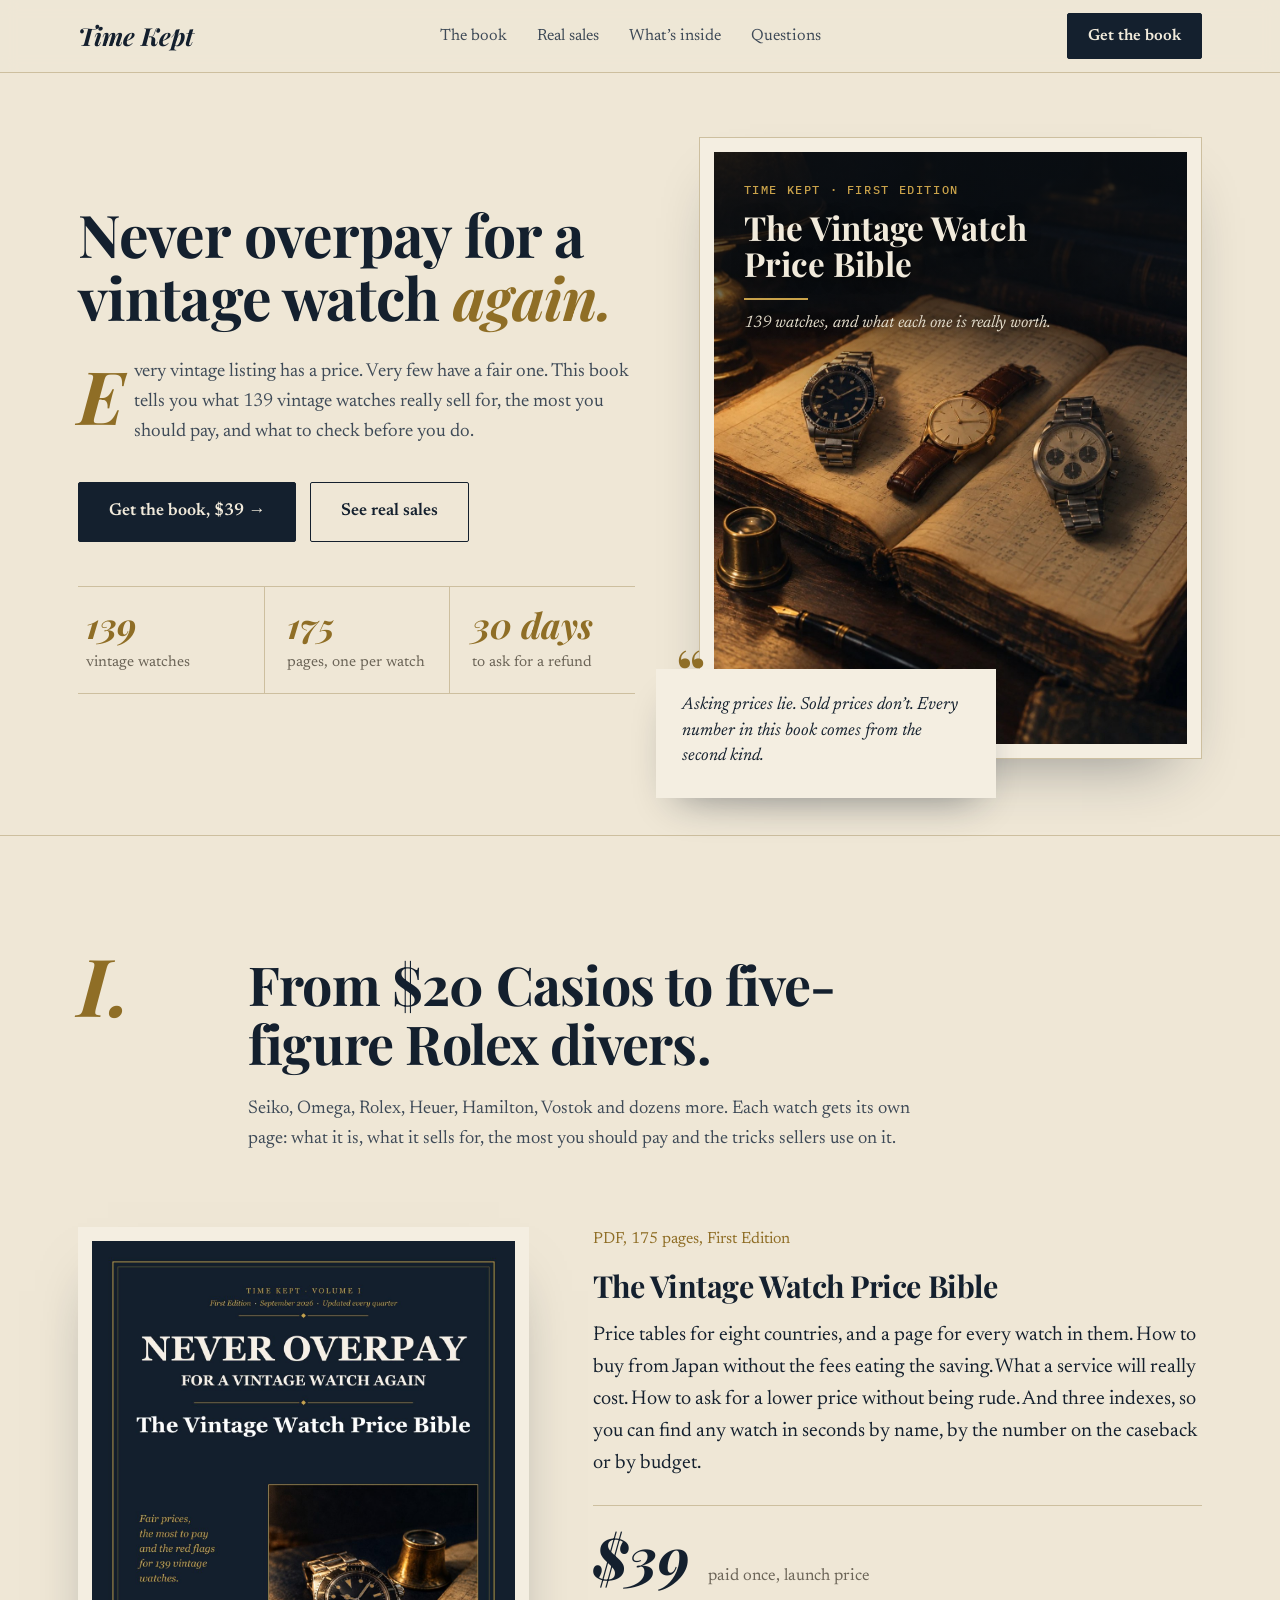
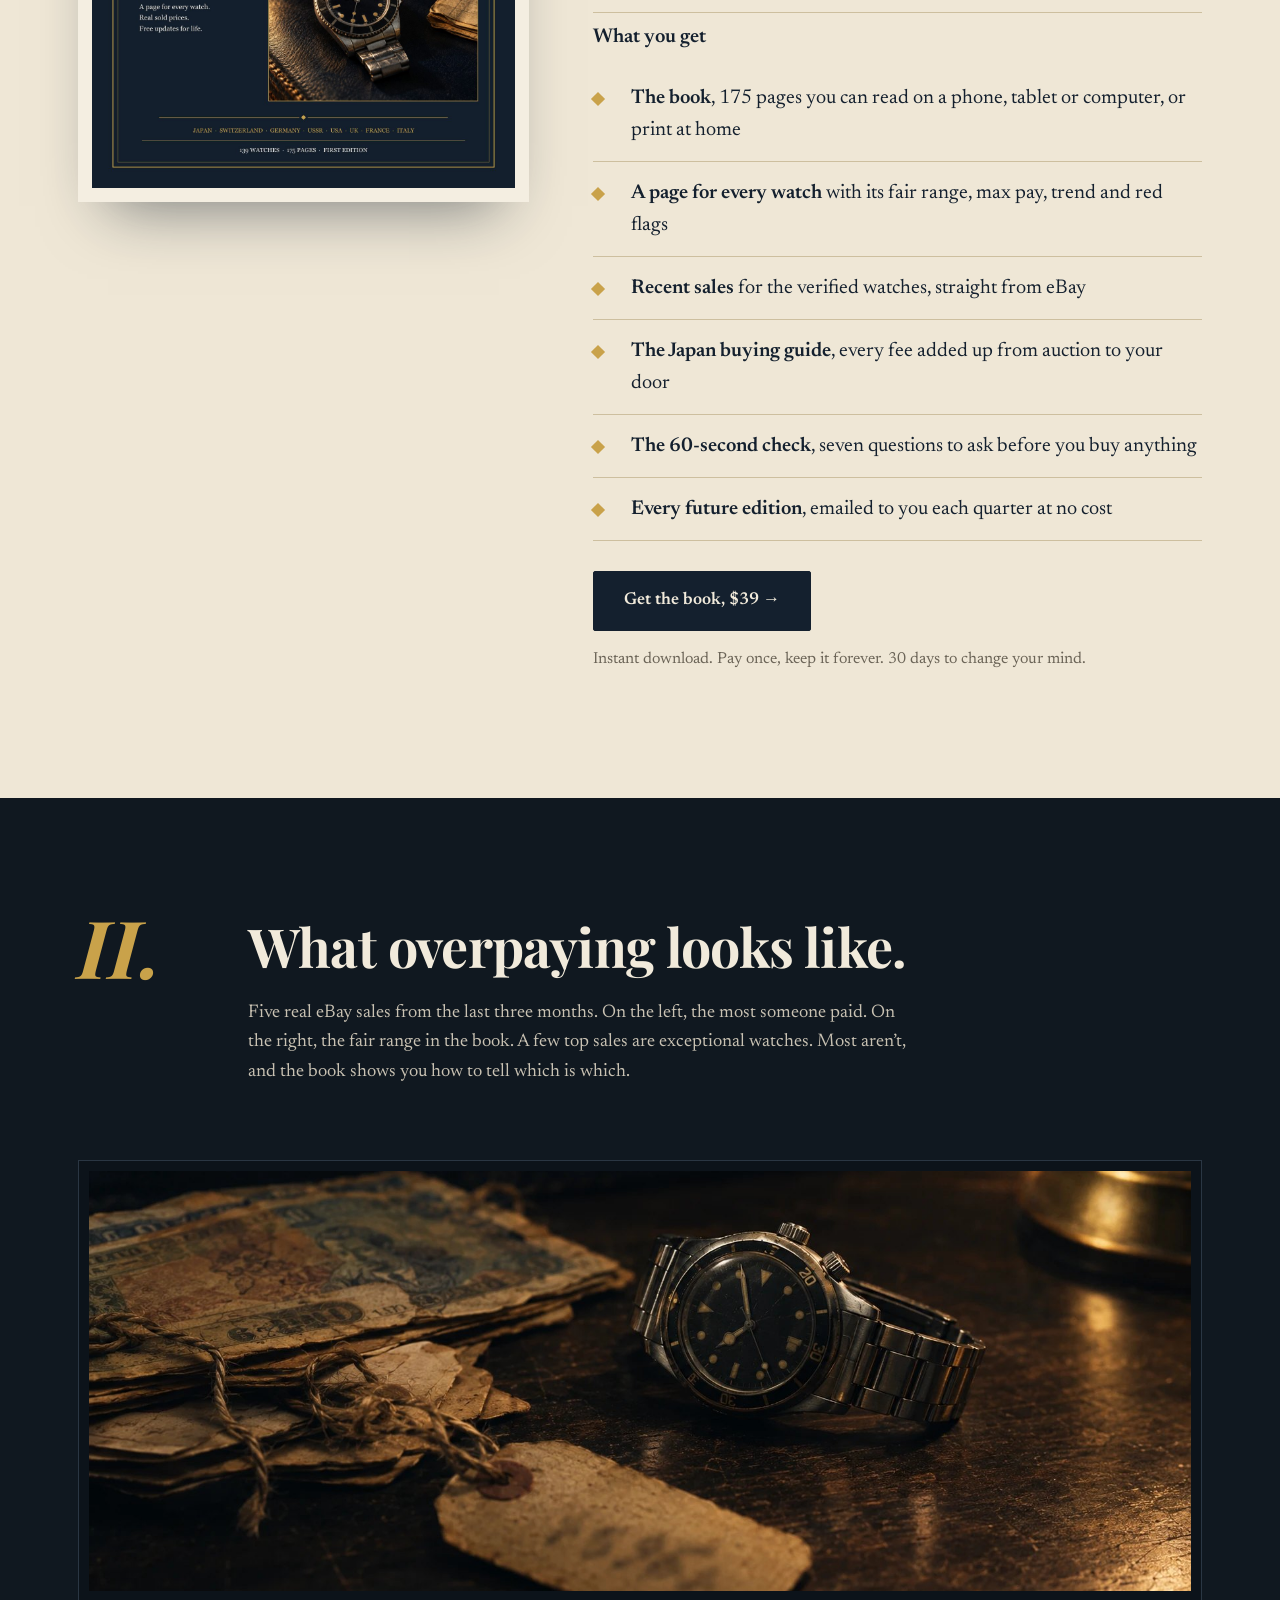
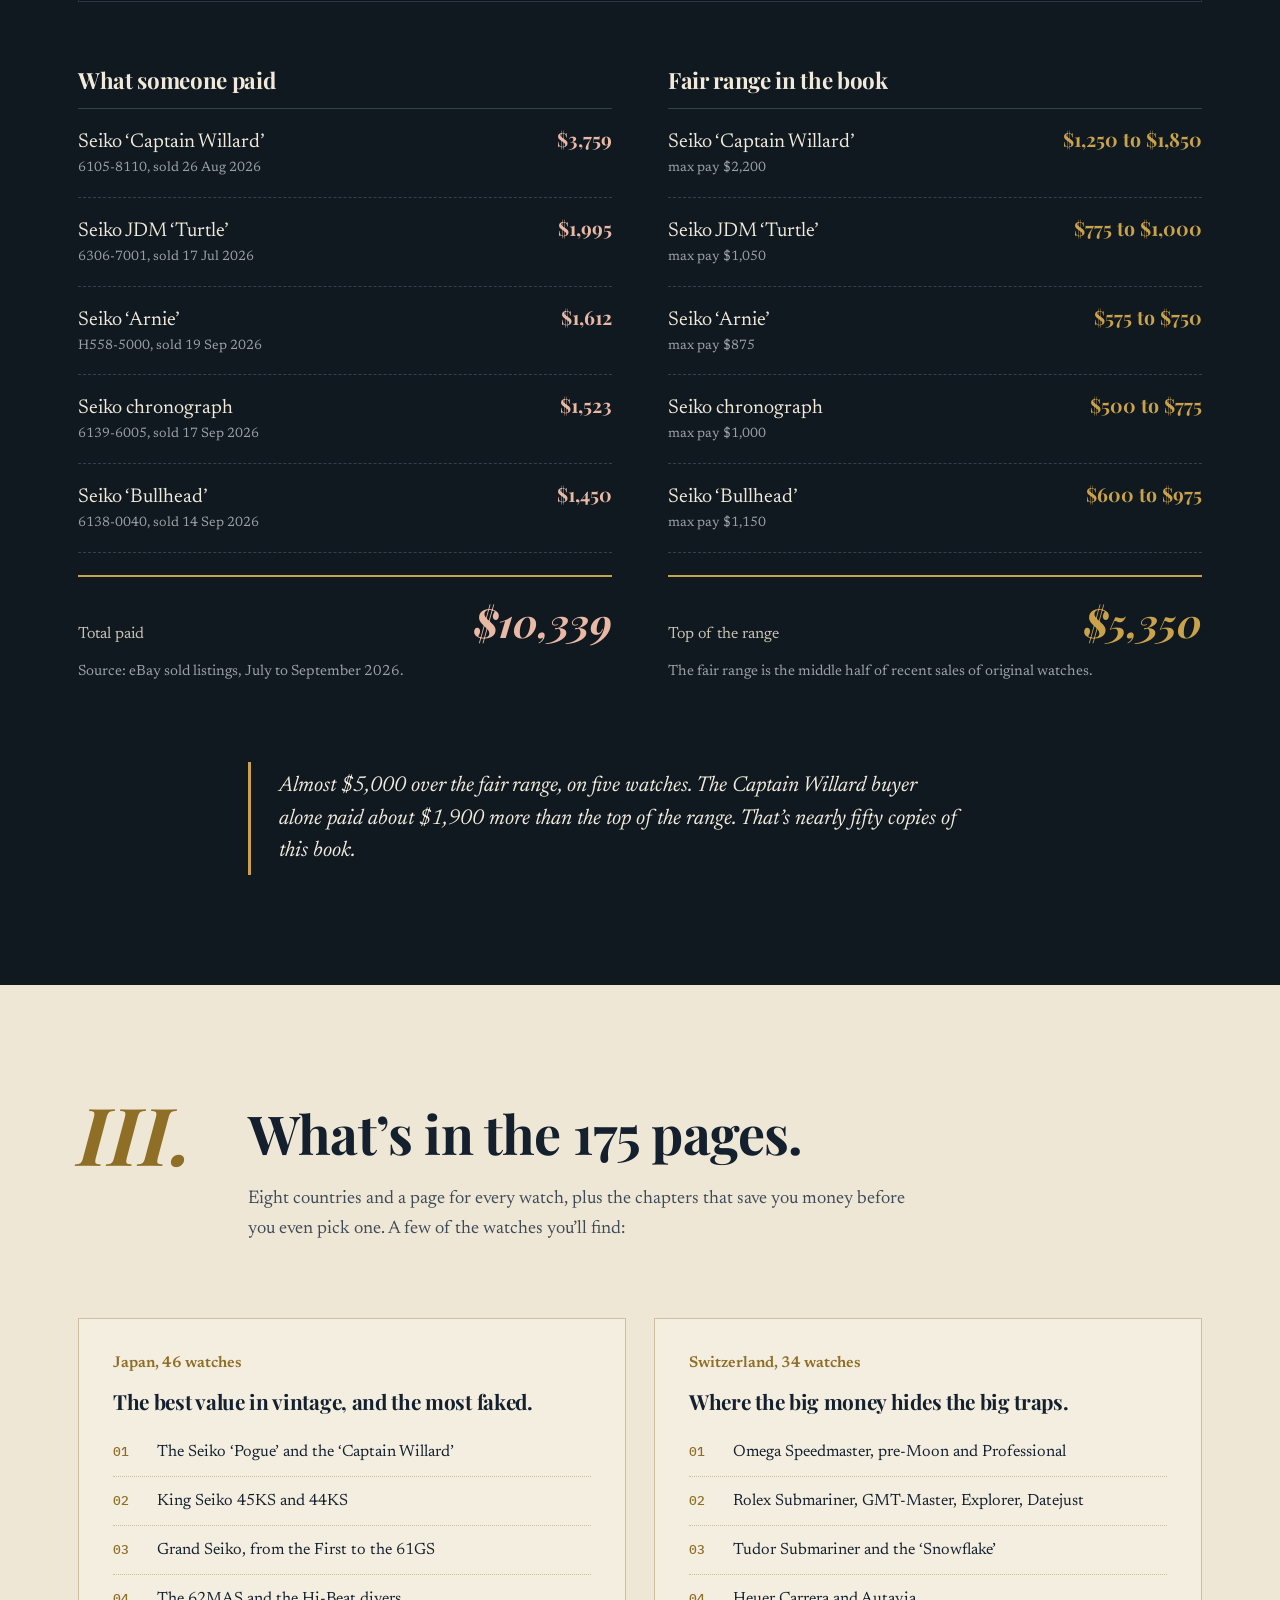
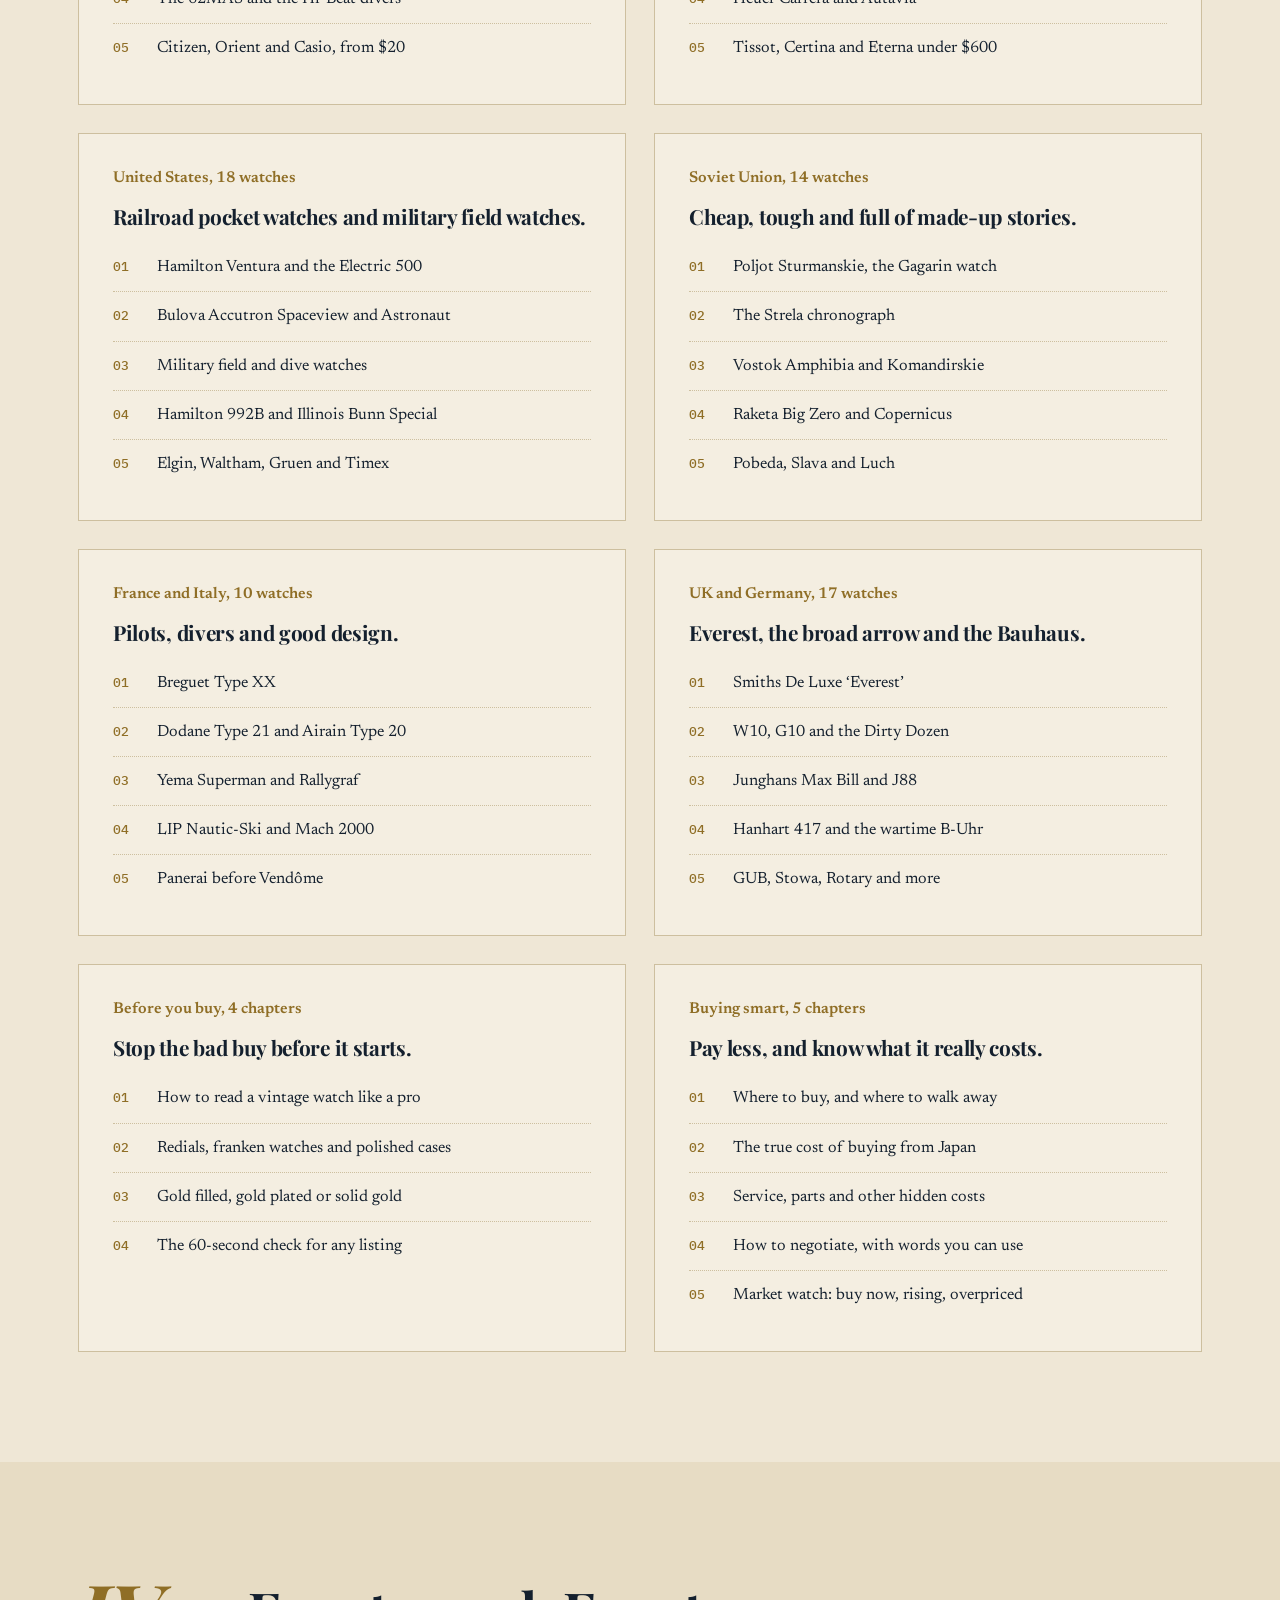
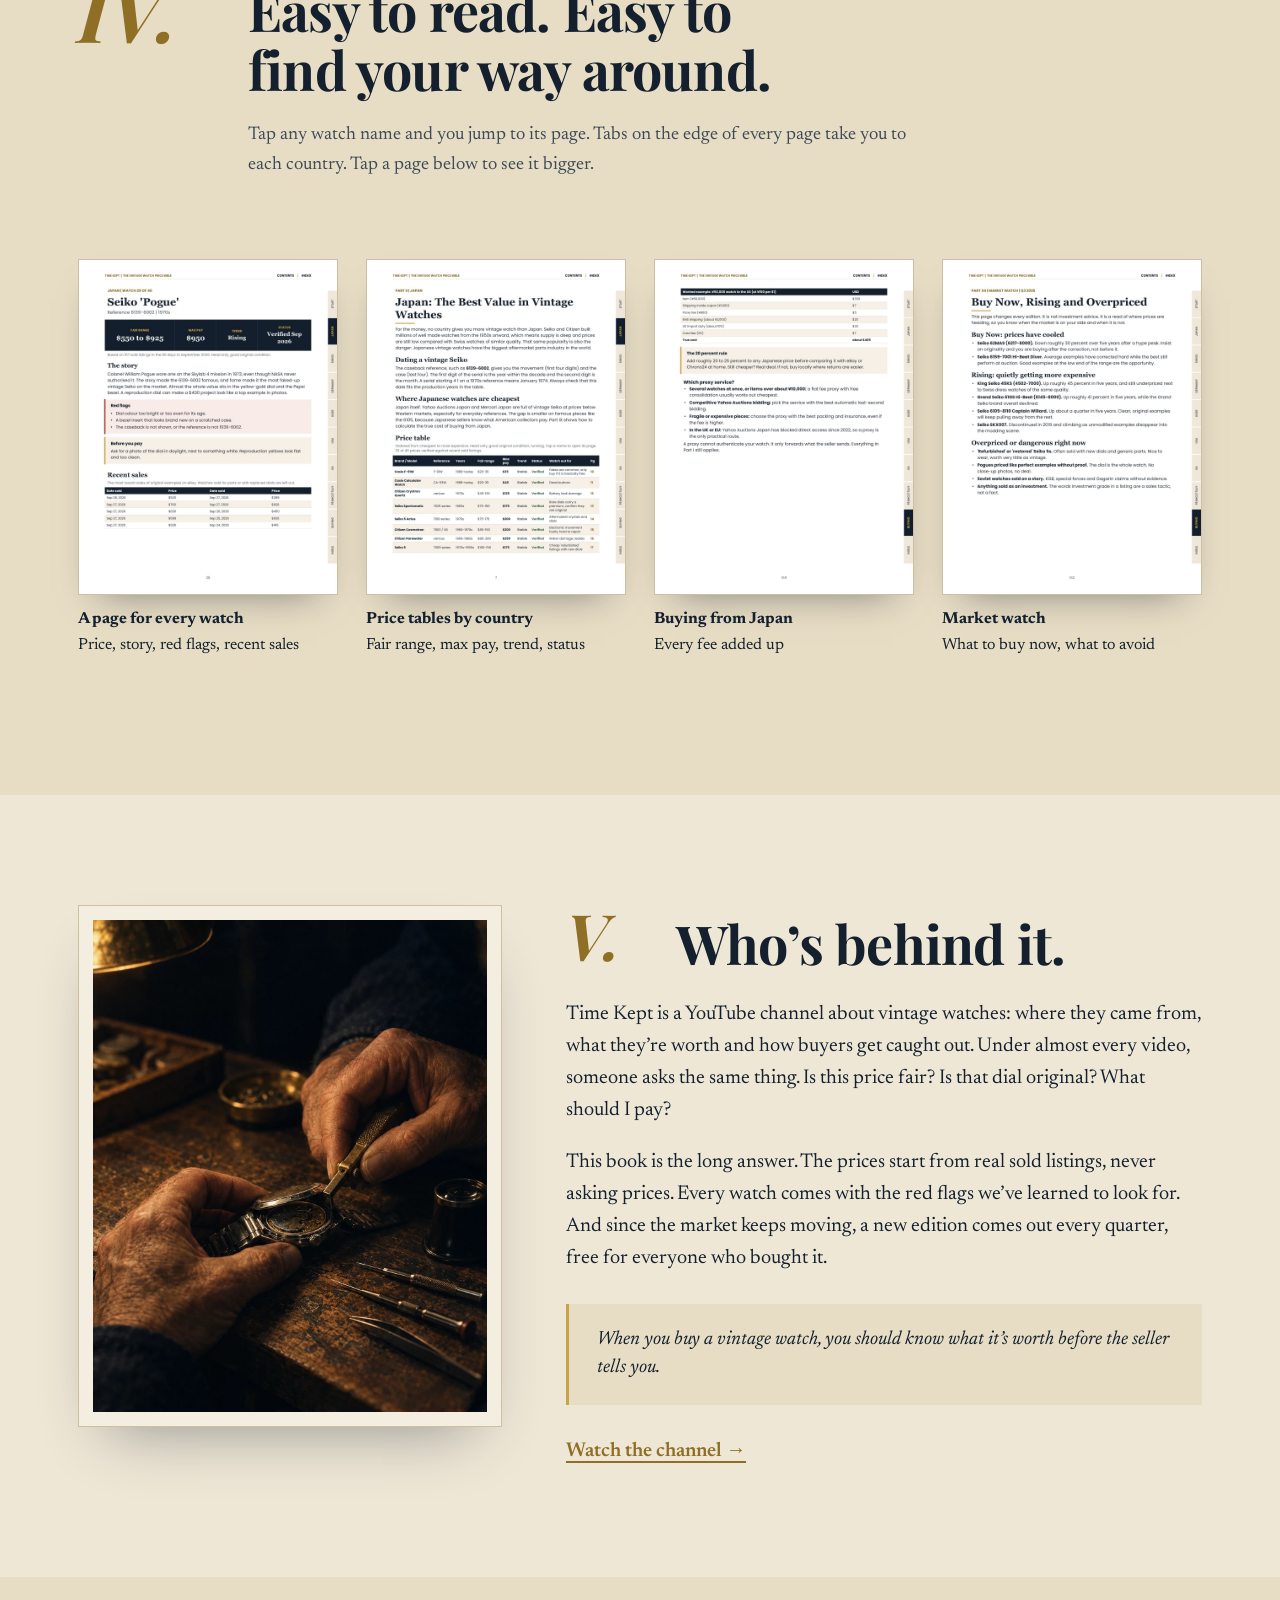
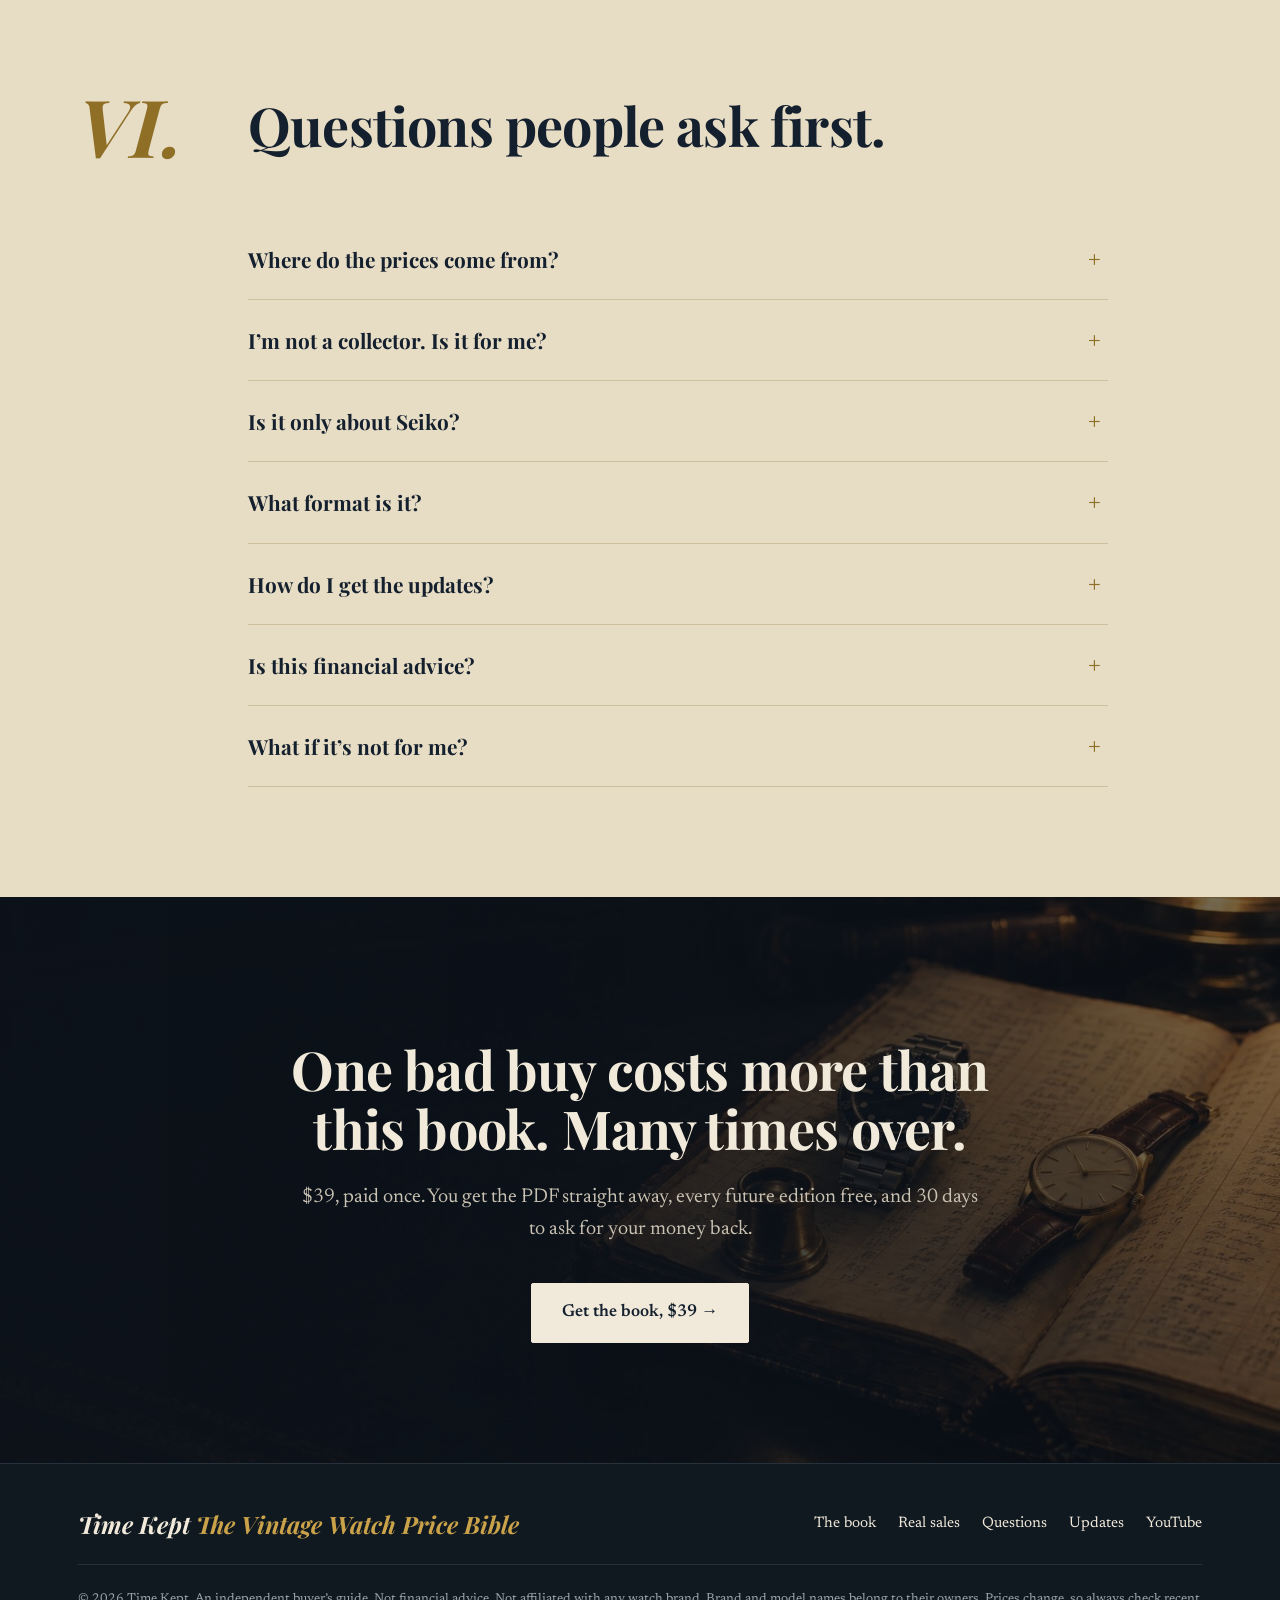
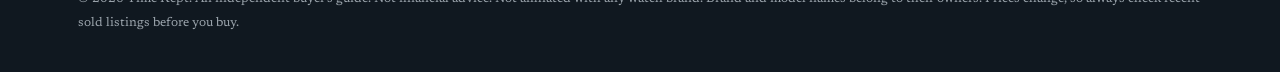
==== commit 67310f74: "Add workbench and market photos so no image repeats Co-Authored-By: Claude Opus 5.5 <noreply@anthrop" ====
--- a/index.html
+++ b/index.html
@@ -13,7 +13,7 @@
 <link rel="preconnect" href="https://fonts.googleapis.com">
 <link rel="preconnect" href="https://fonts.gstatic.com" crossorigin>
 <link href="https://fonts.googleapis.com/css2?family=IBM+Plex+Mono:wght@500&family=Newsreader:ital,opsz,wght@0,6..72,400;0,6..72,600;1,6..72,400&family=Playfair+Display:ital,wght@0,700;1,700&display=swap" rel="stylesheet">
-<link rel="stylesheet" href="assets/landing.css?v=3">
+<link rel="stylesheet" href="assets/landing.css?v=4">
 </head>
 <body>
 
@@ -102,6 +102,7 @@
           <p>Five real eBay sales from the last three months. On the left, the most someone paid. On the right, the fair range in the book. A few top sales are exceptional watches. Most aren&rsquo;t, and the book shows you how to tell which is which.</p>
         </div>
       </div>
+      <figure class="proof-photo reveal"><img src="assets/market.jpg" alt="A vintage dive watch next to old banknotes and a price tag" width="1672" height="941" loading="lazy"></figure>
       <div class="proof">
         <div class="col-paid reveal">
           <h3>What someone paid</h3>
@@ -170,7 +171,7 @@
 
   <section class="part" id="about">
     <div class="wrap about">
-      <figure class="frame reveal"><img src="assets/hero.jpg" alt="A vintage dive watch and a watchmaker&rsquo;s loupe" width="1086" height="1448" loading="lazy"></figure>
+      <figure class="frame reveal"><img src="assets/workbench.jpg" alt="Hands opening the caseback of a vintage watch on a watchmaker&rsquo;s bench" width="1122" height="1402" loading="lazy"></figure>
       <div class="reveal">
         <div class="part-head about-head"><div class="num">V.</div><div><h2>Who&rsquo;s behind it.</h2></div></div>
         <p>Time Kept is a YouTube channel about vintage watches: where they came from, what they&rsquo;re worth and how buyers get caught out. Under almost every video, someone asks the same thing. Is this price fair? Is that dial original? What should I pay?</p>
--- a/assets/landing.css
+++ b/assets/landing.css
@@ -106,6 +106,9 @@
 section.night{background:var(--night);color:var(--cream)}
 section.night .num,section.night .part-head .mono{color:var(--gold-lt)}
 section.night .part-head p{color:#C9C2B3}
+.proof-photo{margin:0 0 64px;border:1px solid #2A3643;padding:10px;background:#0C131A}
+.proof-photo img{width:100%;aspect-ratio:21/8;object-fit:cover;object-position:center 60%}
+@media(max-width:760px){.proof-photo{margin-bottom:44px}.proof-photo img{aspect-ratio:16/10}}
 .proof{display:grid;grid-template-columns:1fr 1fr;gap:56px}
 .proof h3{color:var(--cream);font-size:1.4rem;padding-bottom:14px;border-bottom:1px solid #33404D}
 .row{display:flex;justify-content:space-between;gap:20px;padding:17px 0;border-bottom:1px dashed #33404D}
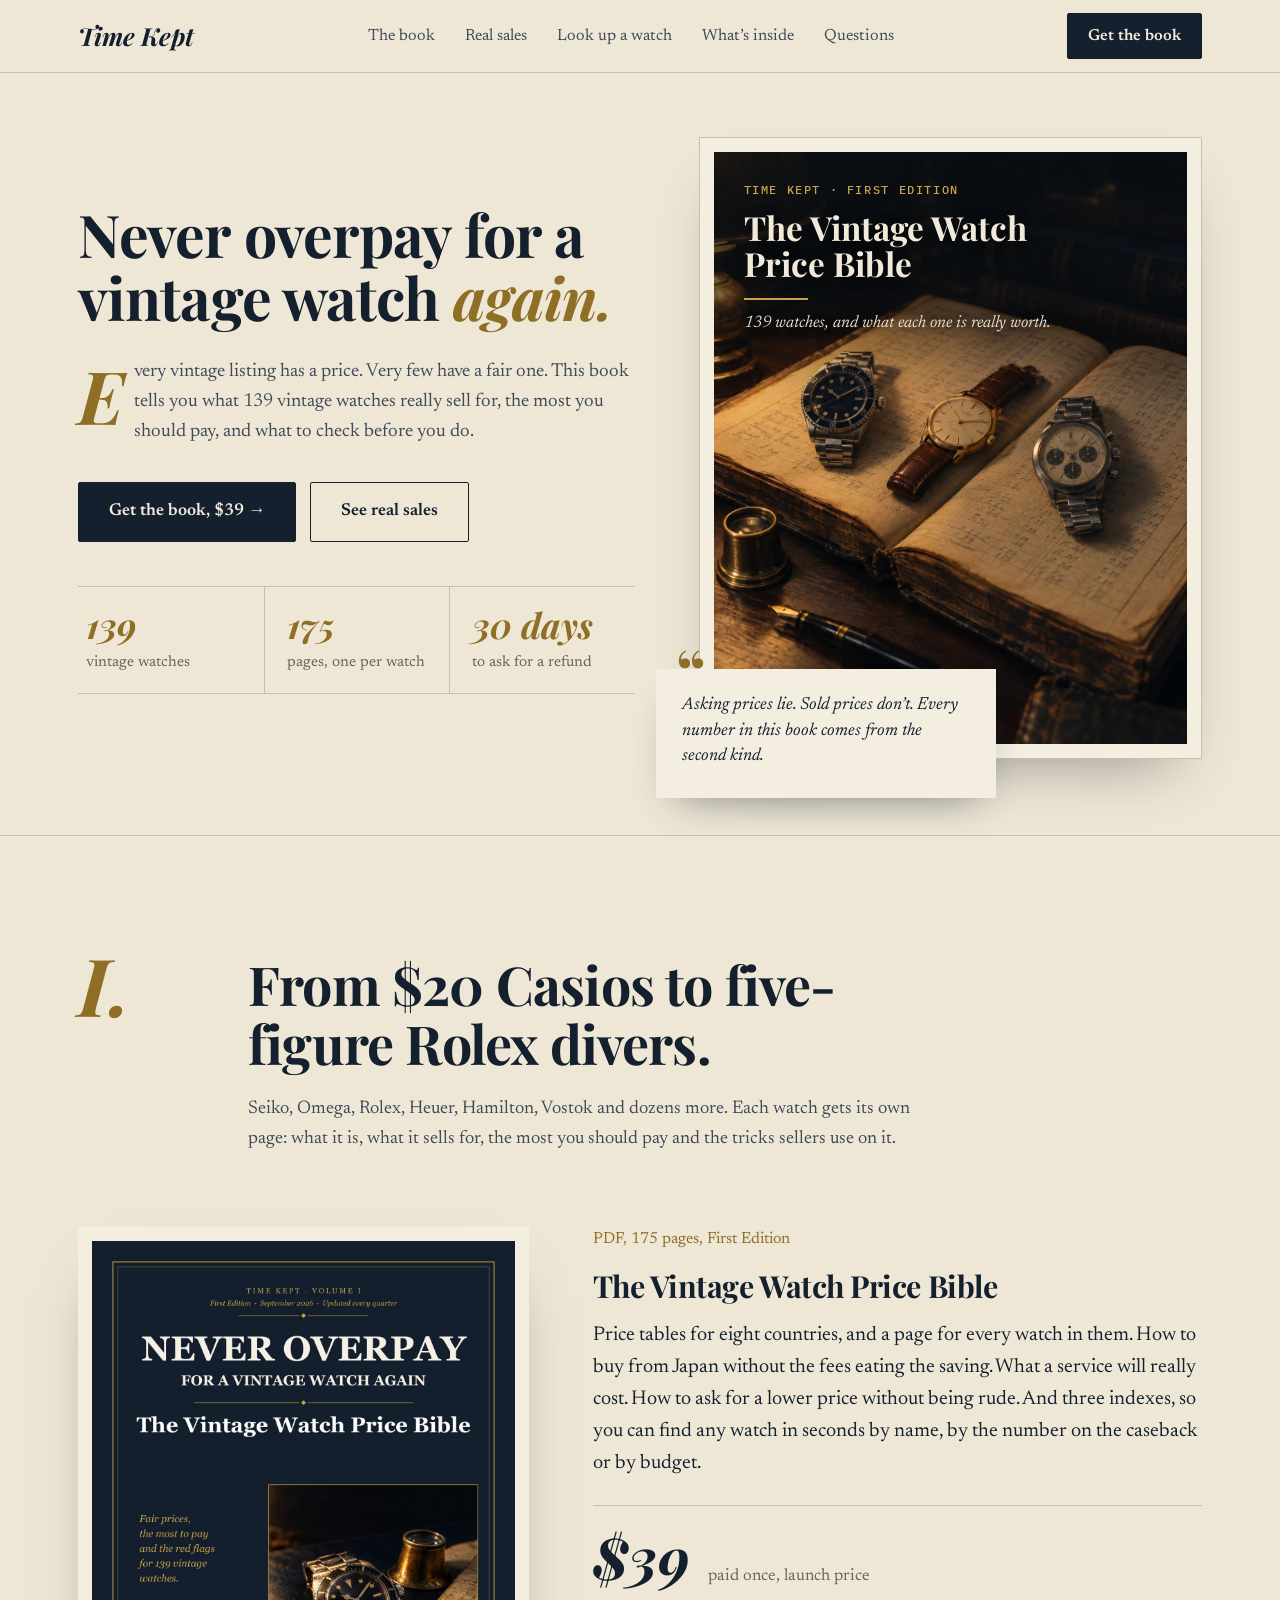
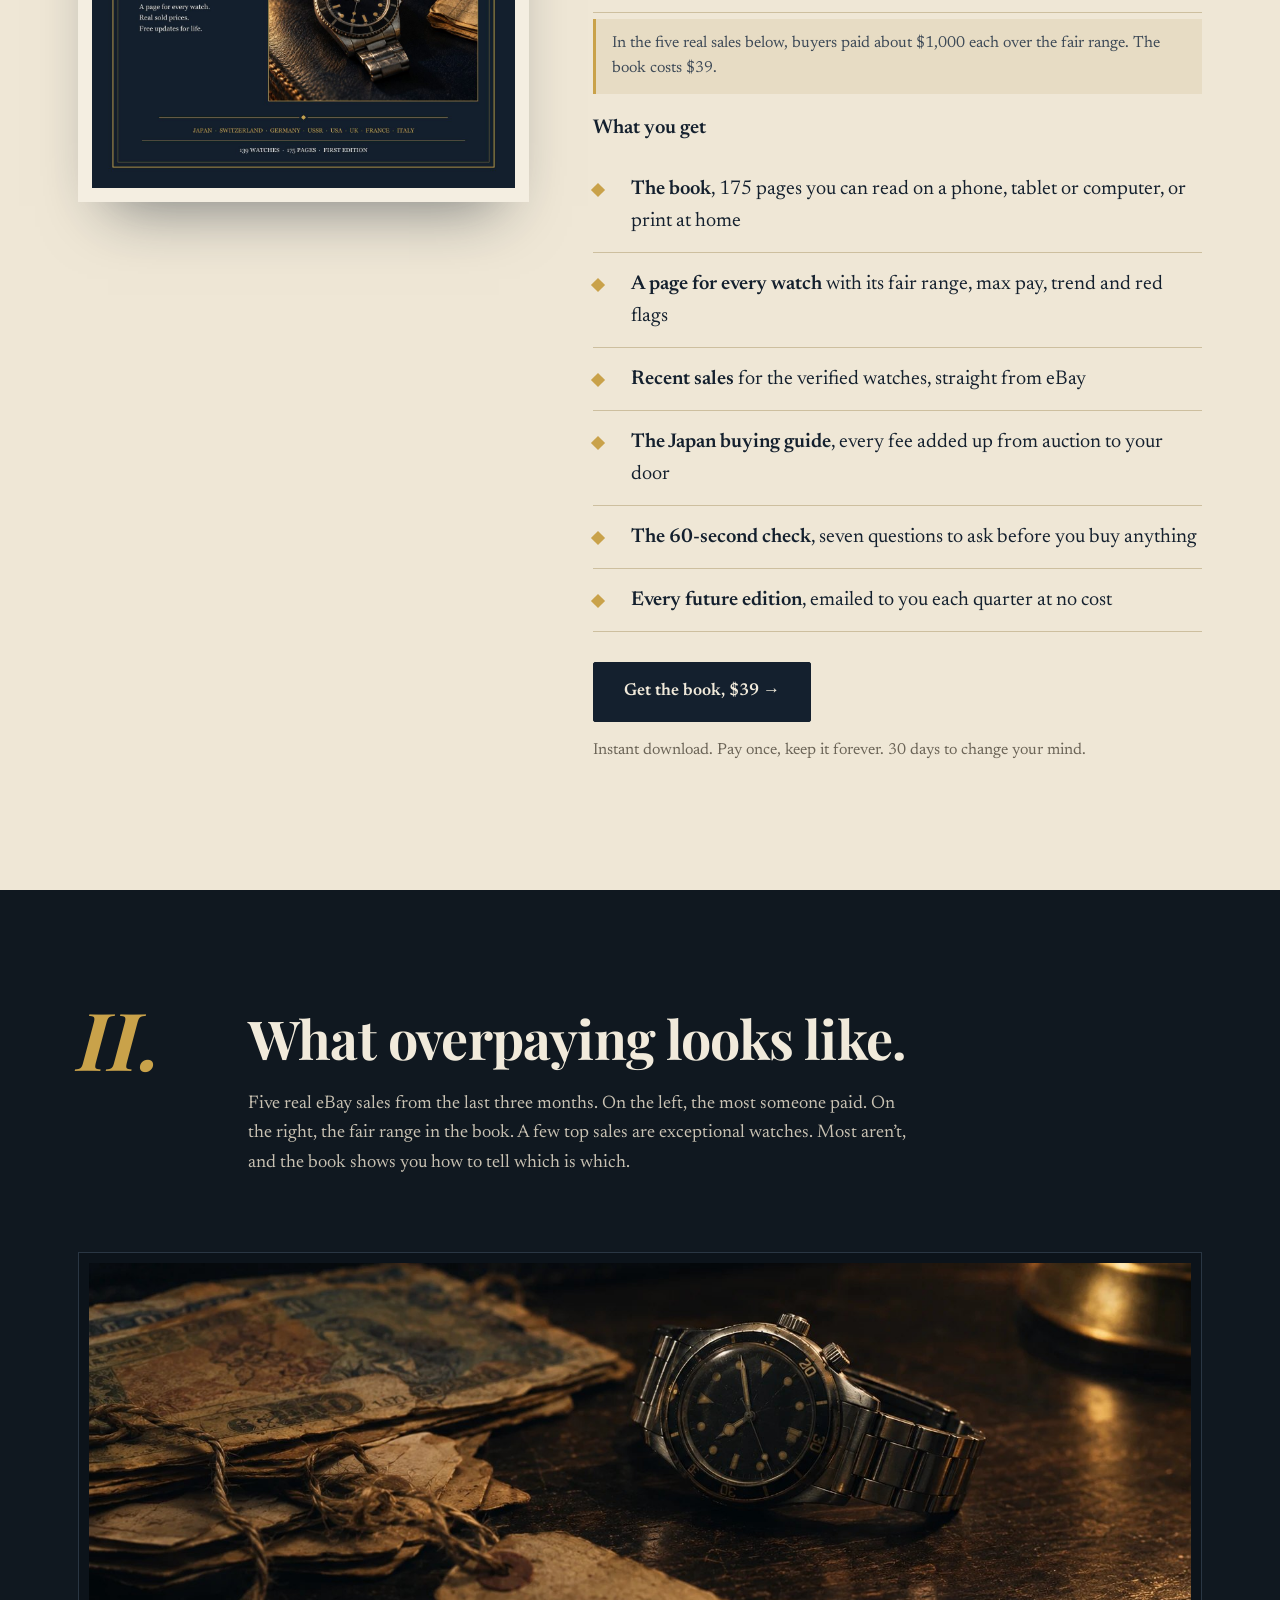
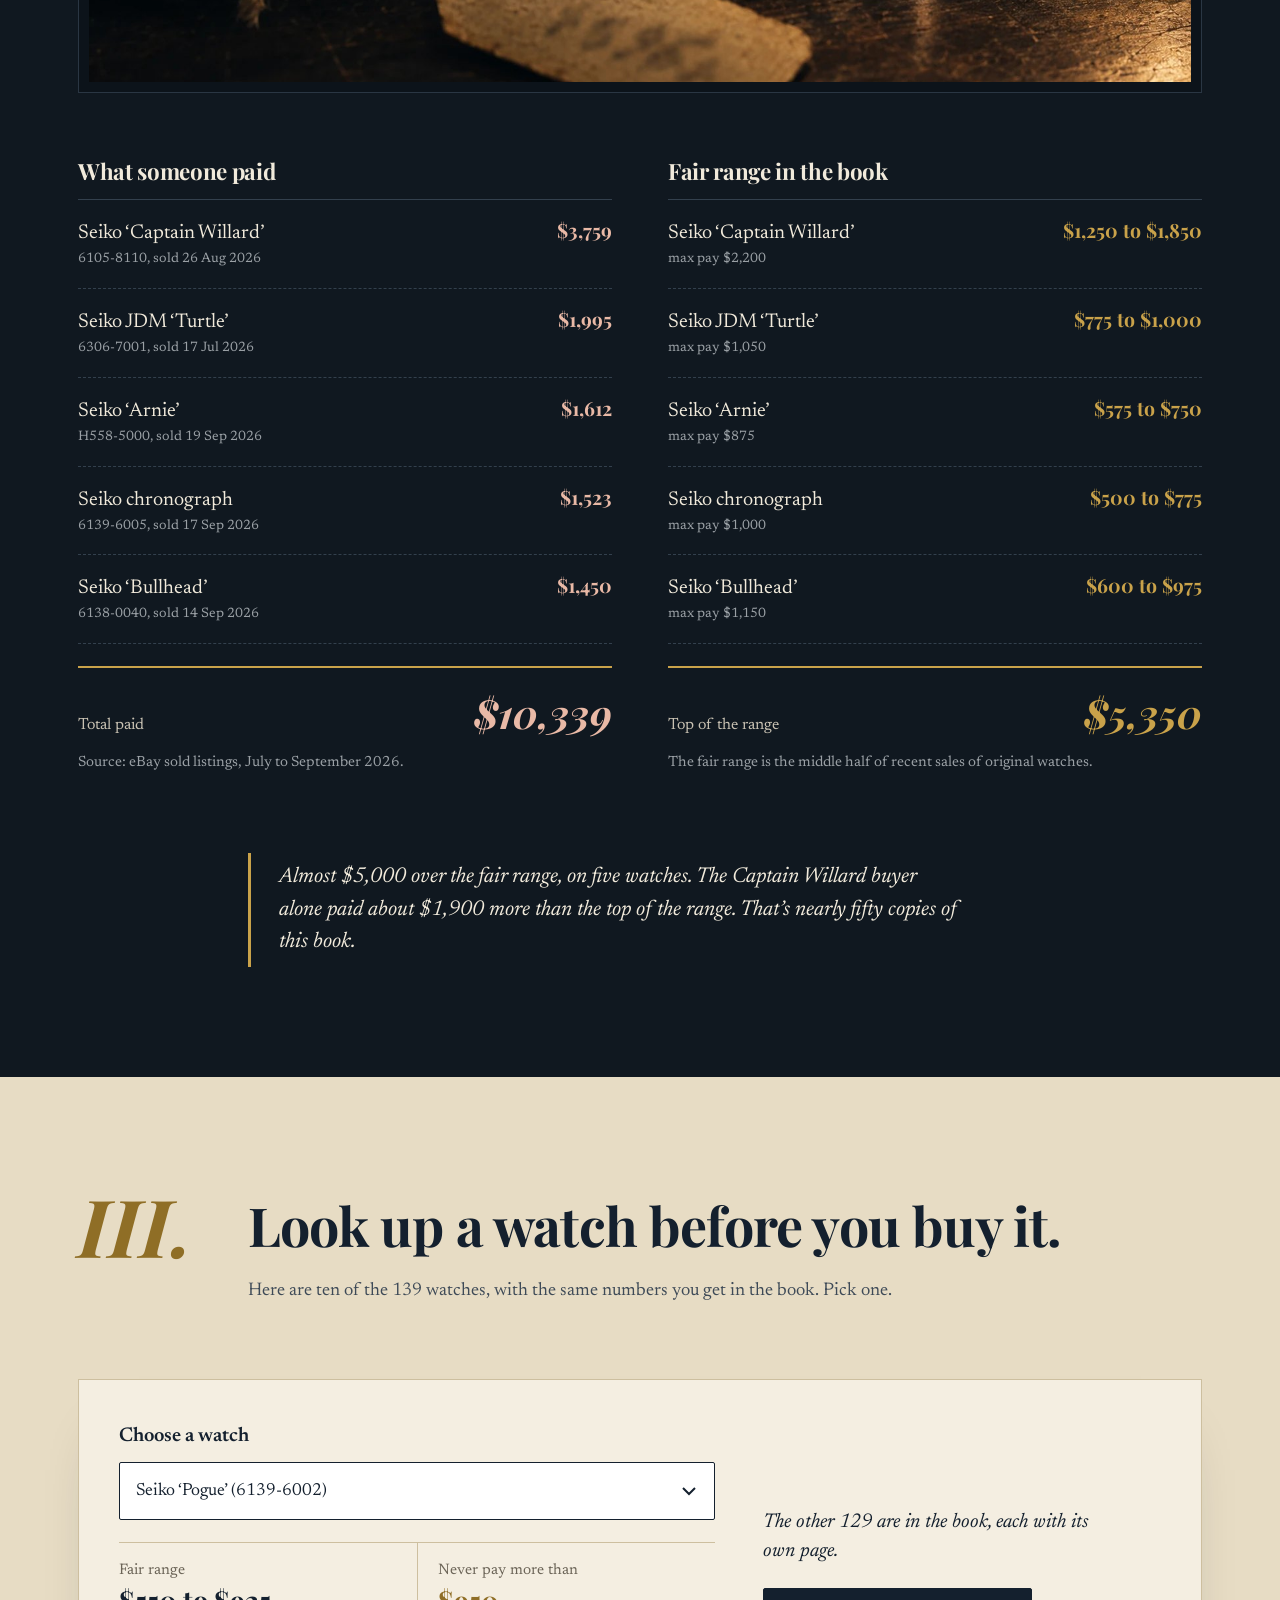
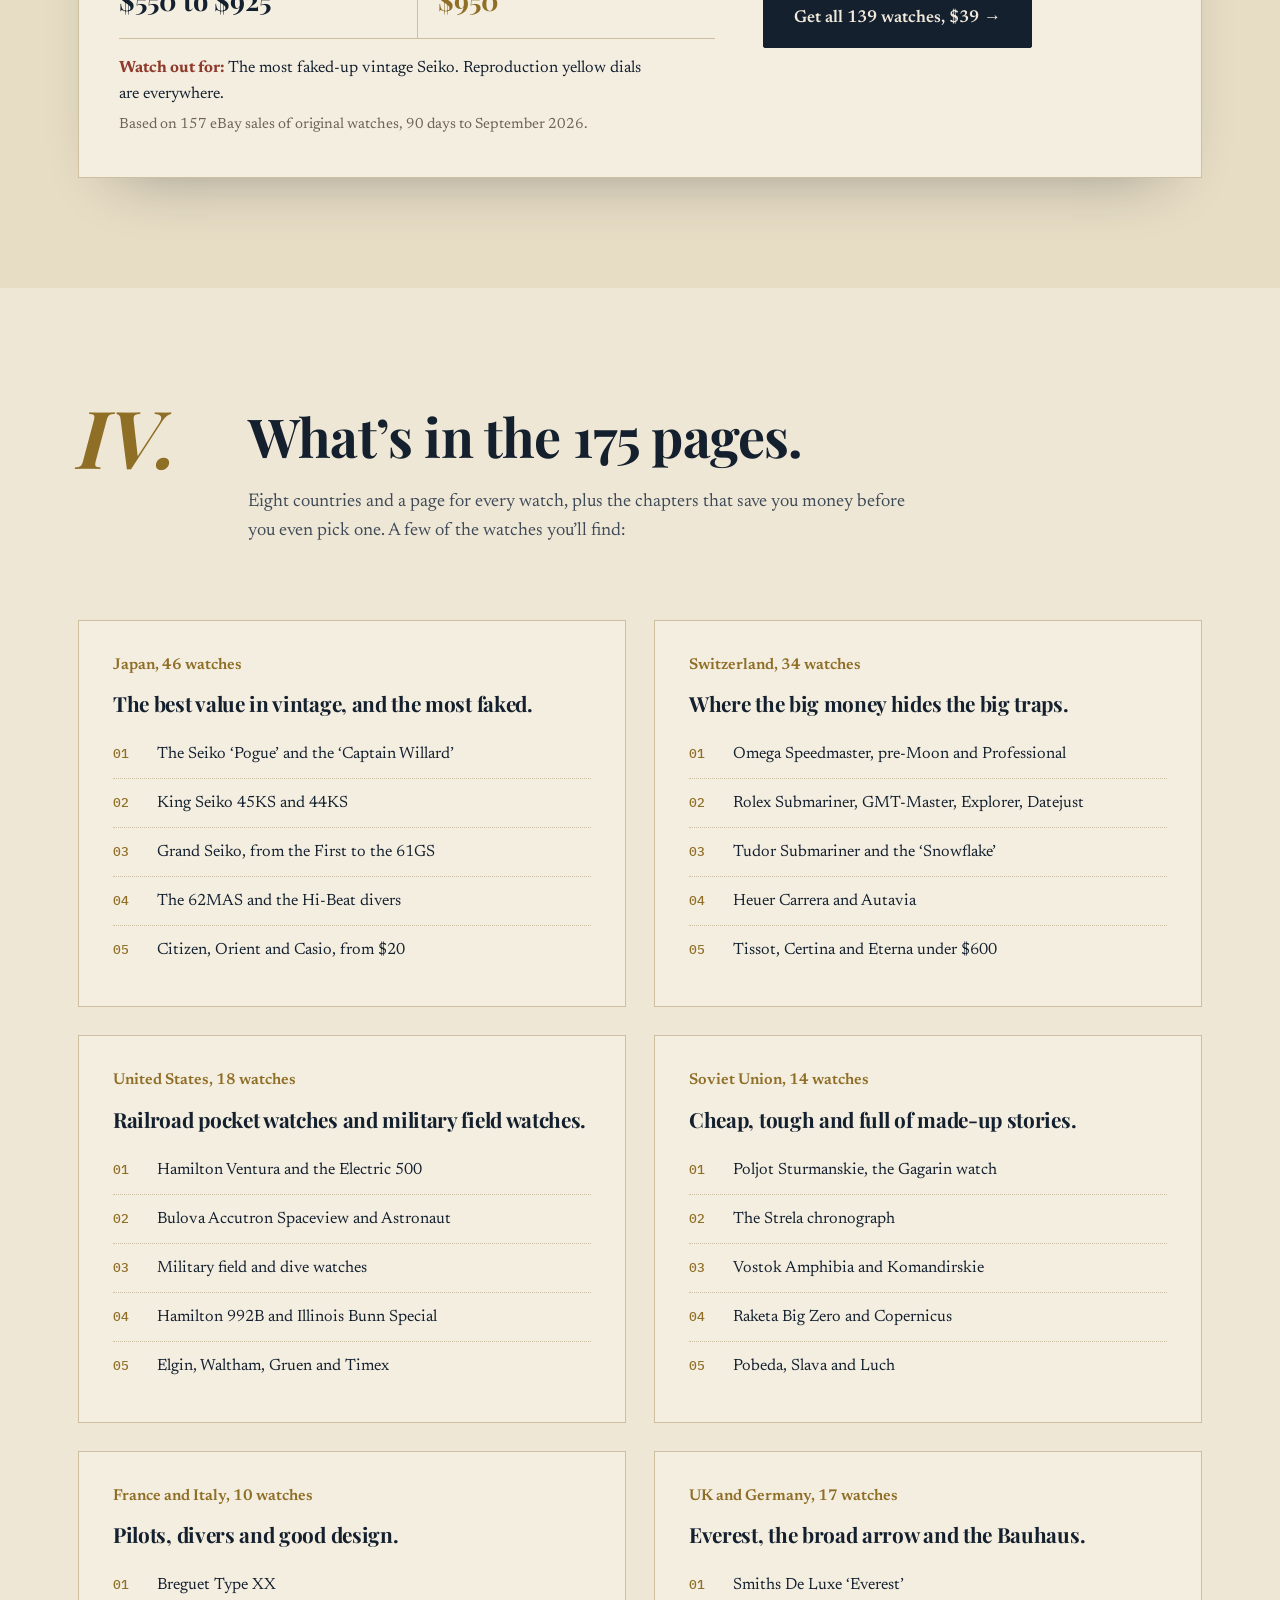
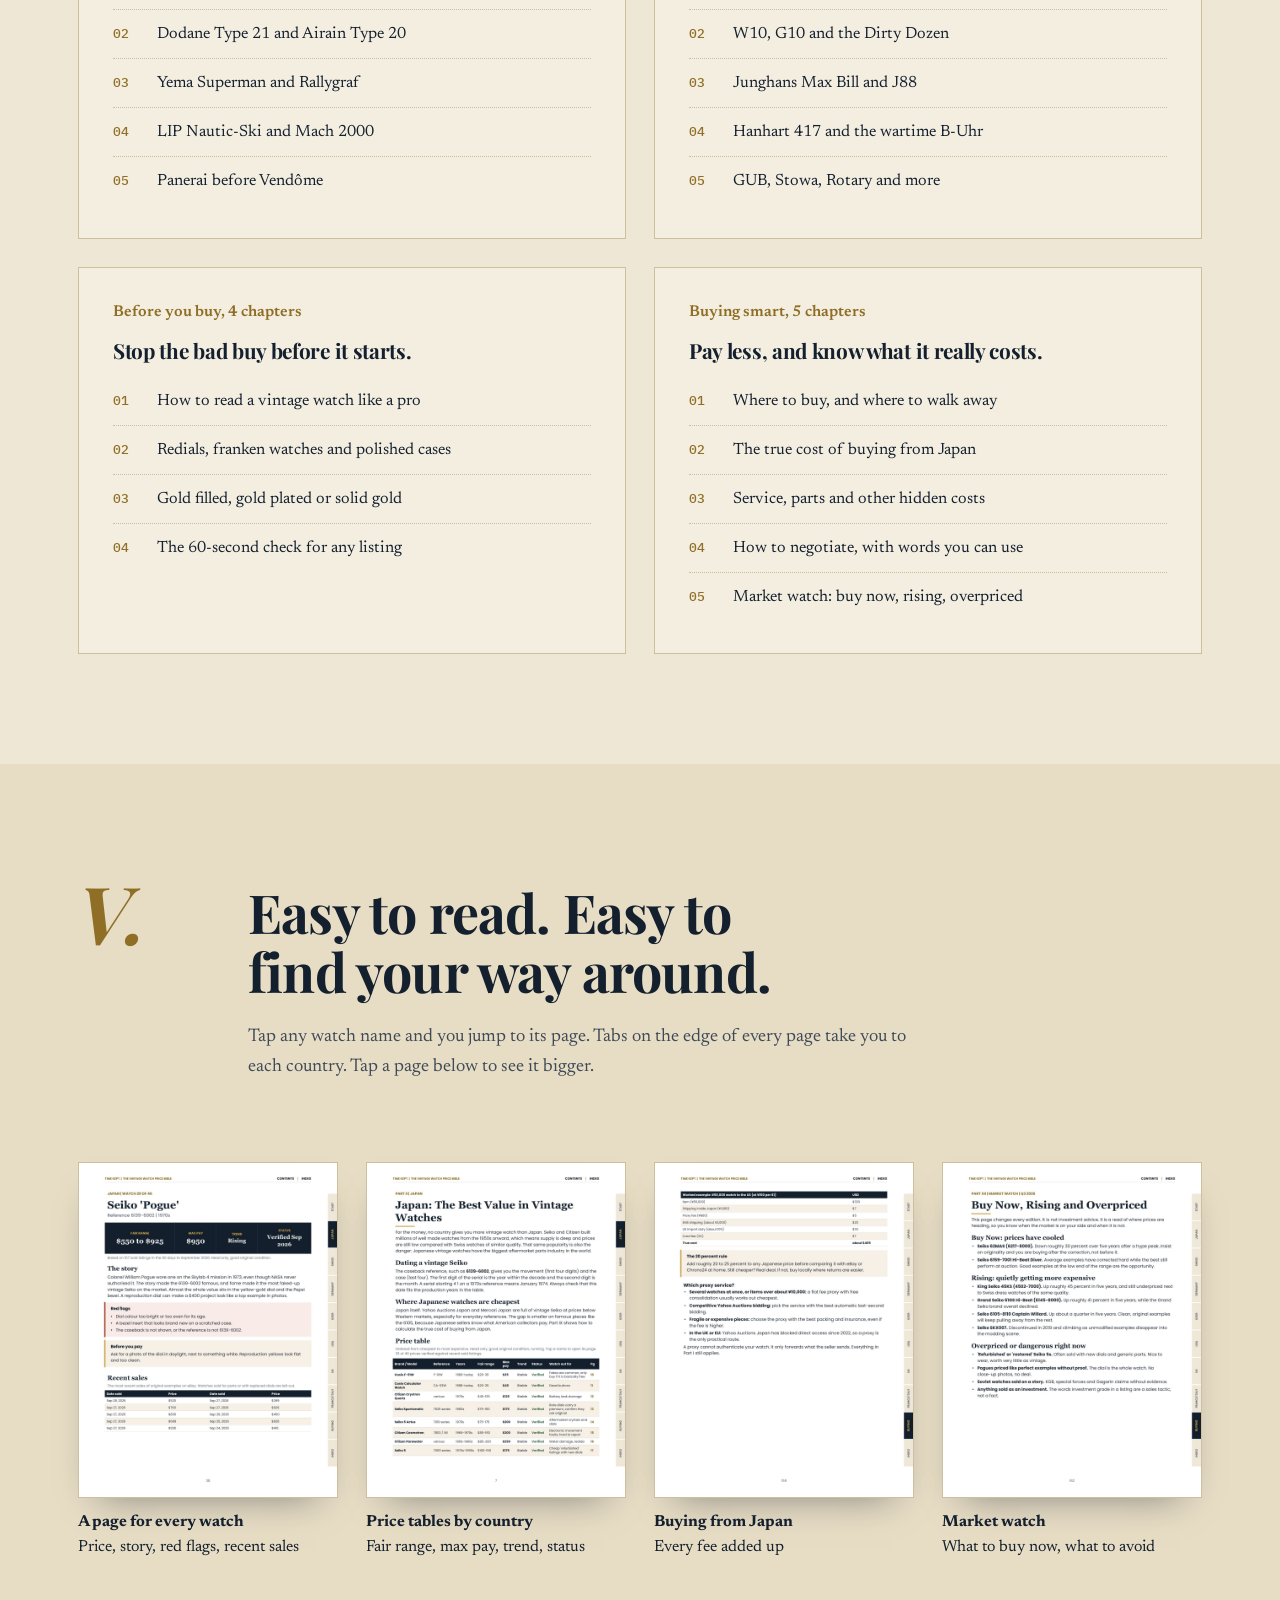
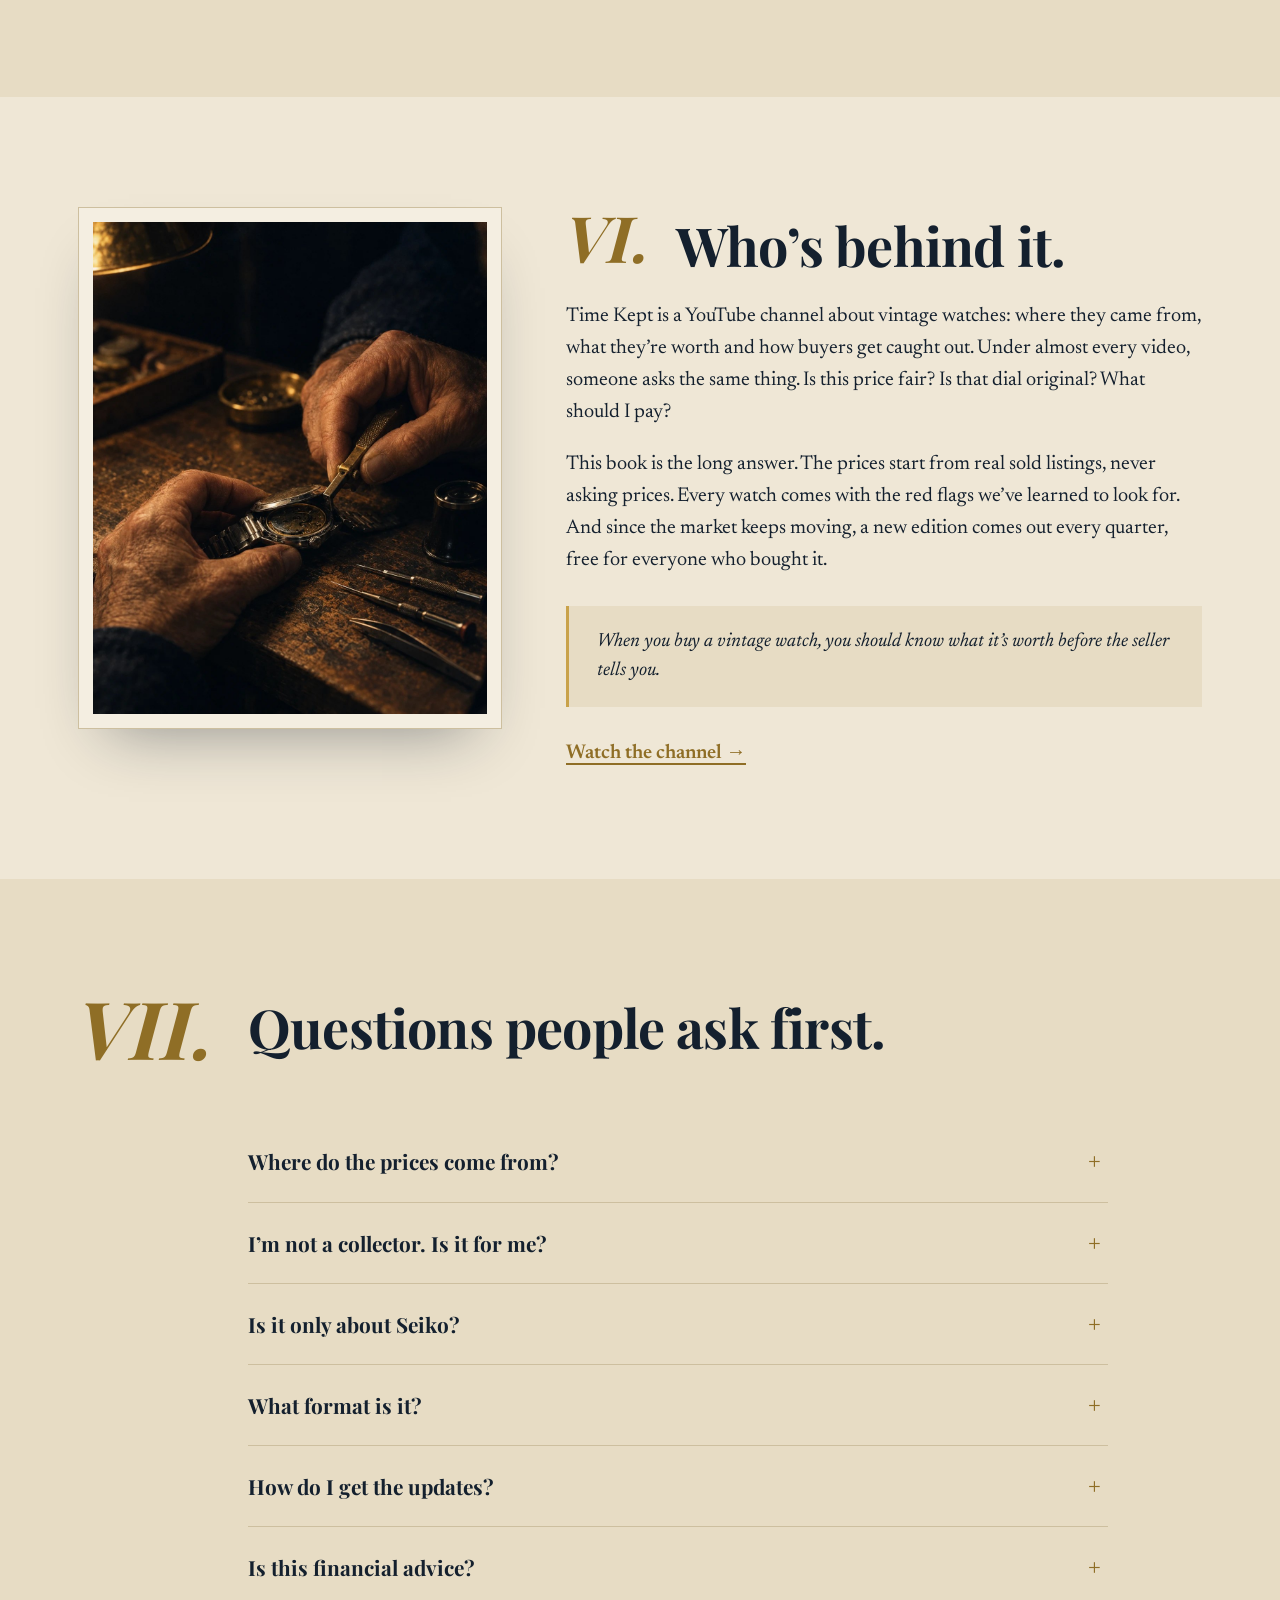
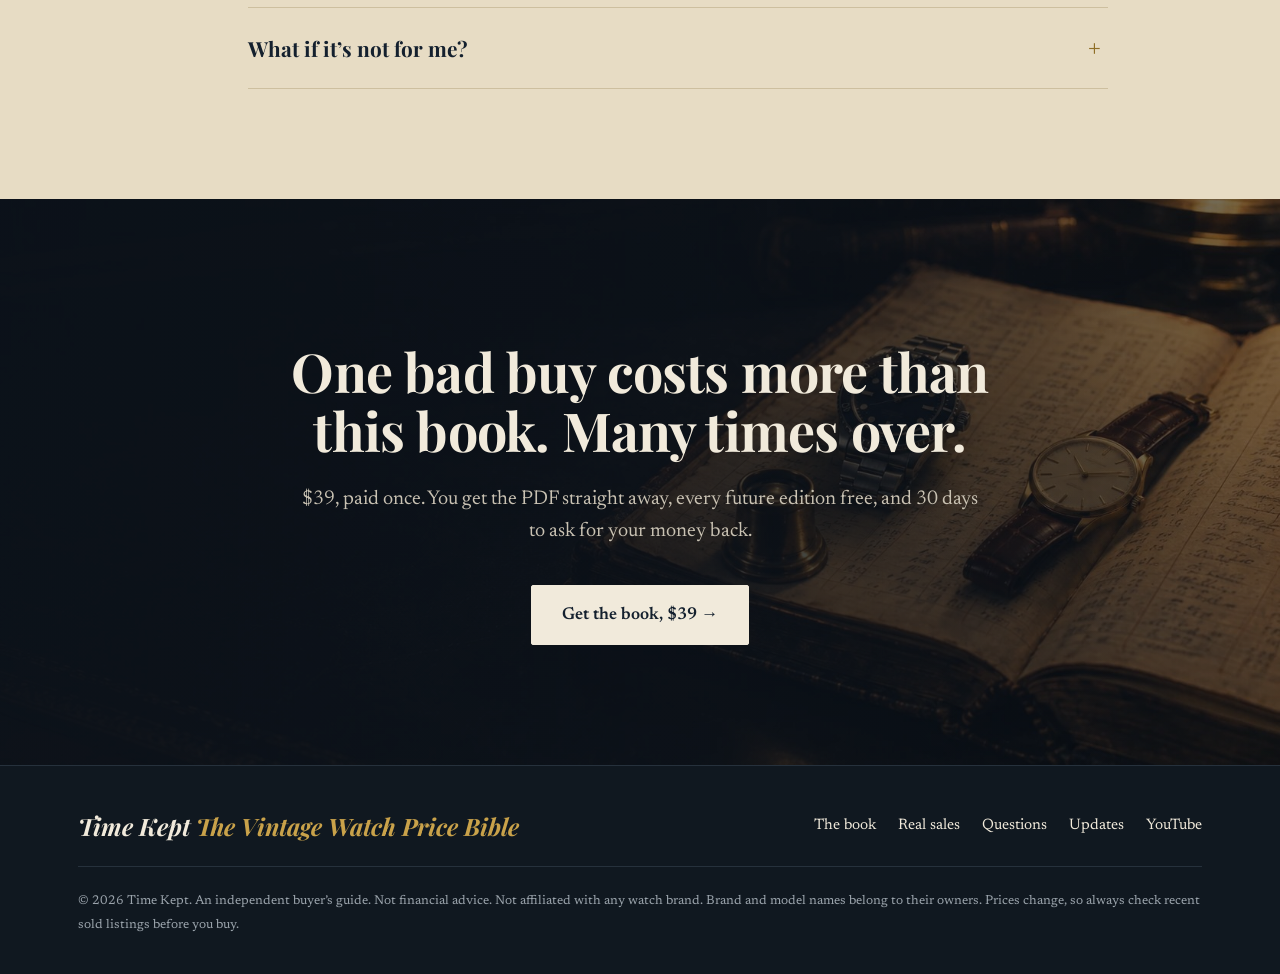
==== commit c121fe2d: "Price lookup, new exit popup, phone buy bar, favicon and share image Co-Authored-By: Claude Opus 5.5" ====
--- a/index.html
+++ b/index.html
@@ -8,12 +8,16 @@
 <meta name="description" content="What 139 vintage watches really sell for, the most you should pay and what to check before you do. Built on real sold prices, updated every quarter.">
 <meta property="og:title" content="The Vintage Watch Price Bible">
 <meta property="og:description" content="Never overpay for a vintage watch again. 139 watches, a page for every one, free updates for life.">
-<meta property="og:image" content="https://timekeptwatches.com/assets/about.jpg">
+<meta property="og:image" content="https://timekeptwatches.com/assets/og.jpg">
+<meta property="og:type" content="website">
+<meta property="og:url" content="https://timekeptwatches.com/">
+<meta name="twitter:card" content="summary_large_image">
+<link rel="icon" href="assets/favicon.svg" type="image/svg+xml">
 <meta name="theme-color" content="#101820">
 <link rel="preconnect" href="https://fonts.googleapis.com">
 <link rel="preconnect" href="https://fonts.gstatic.com" crossorigin>
 <link href="https://fonts.googleapis.com/css2?family=IBM+Plex+Mono:wght@500&family=Newsreader:ital,opsz,wght@0,6..72,400;0,6..72,600;1,6..72,400&family=Playfair+Display:ital,wght@0,700;1,700&display=swap" rel="stylesheet">
-<link rel="stylesheet" href="assets/landing.css?v=4">
+<link rel="stylesheet" href="assets/landing.css?v=6">
 </head>
 <body>
 
@@ -23,6 +27,7 @@
     <nav aria-label="Main">
       <a href="#book">The book</a>
       <a href="#proof">Real sales</a>
+      <a href="#try">Look up a watch</a>
       <a href="#inside">What&rsquo;s inside</a>
       <a href="#faq">Questions</a>
     </nav>
@@ -77,6 +82,7 @@
           <h3>The Vintage Watch Price Bible</h3>
           <p>Price tables for eight countries, and a page for every watch in them. How to buy from Japan without the fees eating the saving. What a service will really cost. How to ask for a lower price without being rude. And three indexes, so you can find any watch in seconds by name, by the number on the caseback or by budget.</p>
           <div class="price-line"><b>$39</b><span>paid once, launch price</span></div>
+          <p class="math">In the five real sales below, buyers paid about $1,000 each over the fair range. The book costs $39.</p>
           <p class="gets-title">What you get</p>
           <ul class="gets">
             <li><span><b>The book</b>, 175 pages you can read on a phone, tablet or computer, or print at home</span></li>
@@ -125,14 +131,41 @@
           <p class="src">The fair range is the middle half of recent sales of original watches.</p>
         </div>
       </div>
+      <div class="proof-mobile">
+        <div class="pm"><b>Seiko &lsquo;Captain Willard&rsquo;</b><small>6105-8110</small><span>Someone paid <em>$3,759</em></span><span>Fair range <strong>$1,250 to $1,850</strong></span></div>
+        <div class="pm"><b>Seiko JDM &lsquo;Turtle&rsquo;</b><small>6306-7001</small><span>Someone paid <em>$1,995</em></span><span>Fair range <strong>$775 to $1,000</strong></span></div>
+        <div class="pm"><b>Seiko &lsquo;Arnie&rsquo;</b><small>H558-5000</small><span>Someone paid <em>$1,612</em></span><span>Fair range <strong>$575 to $750</strong></span></div>
+        <div class="pm"><b>Seiko chronograph</b><small>6139-6005</small><span>Someone paid <em>$1,523</em></span><span>Fair range <strong>$500 to $775</strong></span></div>
+        <div class="pm"><b>Seiko &lsquo;Bullhead&rsquo;</b><small>6138-0040</small><span>Someone paid <em>$1,450</em></span><span>Fair range <strong>$600 to $975</strong></span></div>
+        <p class="src">eBay sold listings, July to September 2026. The fair range is the middle half of recent sales of original watches.</p>
+      </div>
       <p class="callout reveal">Almost $5,000 over the fair range, on five watches. The Captain Willard buyer alone paid about $1,900 more than the top of the range. That&rsquo;s nearly fifty copies of this book.</p>
     </div>
   </section>
 
+  <section class="part lookup" id="try">
+    <div class="wrap">
+      <div class="part-head reveal">
+        <div class="num">III.</div>
+        <div>
+          <h2>Look up a watch before you buy it.</h2>
+          <p>Here are ten of the 139 watches, with the same numbers you get in the book. Pick one.</p>
+        </div>
+      </div>
+      <div class="lookup-box reveal">
+        <div data-lookup></div>
+        <div class="lookup-cta">
+          <p>The other 129 are in the book, each with its own page.</p>
+          <a class="btn btn-solid" data-link="buy" href="#book">Get all 139 watches, $39 &rarr;</a>
+        </div>
+      </div>
+    </div>
+  </section>
+
   <section class="part" id="inside">
     <div class="wrap">
       <div class="part-head reveal">
-        <div class="num">III.</div>
+        <div class="num">IV.</div>
         <div>
           <h2>What&rsquo;s in the 175 pages.</h2>
           <p>Eight countries and a page for every watch, plus the chapters that save you money before you even pick one. A few of the watches you&rsquo;ll find:</p>
@@ -154,7 +187,7 @@
   <section class="part alt" id="look">
     <div class="wrap">
       <div class="part-head reveal">
-        <div class="num">IV.</div>
+        <div class="num">V.</div>
         <div>
           <h2>Easy to read. Easy to find your way around.</h2>
           <p>Tap any watch name and you jump to its page. Tabs on the edge of every page take you to each country. Tap a page below to see it bigger.</p>
@@ -173,7 +206,7 @@
     <div class="wrap about">
       <figure class="frame reveal"><img src="assets/workbench.jpg" alt="Hands opening the caseback of a vintage watch on a watchmaker&rsquo;s bench" width="1122" height="1402" loading="lazy"></figure>
       <div class="reveal">
-        <div class="part-head about-head"><div class="num">V.</div><div><h2>Who&rsquo;s behind it.</h2></div></div>
+        <div class="part-head about-head"><div class="num">VI.</div><div><h2>Who&rsquo;s behind it.</h2></div></div>
         <p>Time Kept is a YouTube channel about vintage watches: where they came from, what they&rsquo;re worth and how buyers get caught out. Under almost every video, someone asks the same thing. Is this price fair? Is that dial original? What should I pay?</p>
         <p>This book is the long answer. The prices start from real sold listings, never asking prices. Every watch comes with the red flags we&rsquo;ve learned to look for. And since the market keeps moving, a new edition comes out every quarter, free for everyone who bought it.</p>
         <blockquote>When you buy a vintage watch, you should know what it&rsquo;s worth before the seller tells you.</blockquote>
@@ -185,7 +218,7 @@
   <section class="part alt" id="faq">
     <div class="wrap">
       <div class="part-head reveal">
-        <div class="num">VI.</div>
+        <div class="num">VII.</div>
         <div><h2>Questions people ask first.</h2></div>
       </div>
       <div class="faq">
@@ -225,14 +258,24 @@
 
 <dialog class="exit" aria-labelledby="exit-title">
   <button class="x" aria-label="Close">&times;</button>
-  <img src="assets/page-cover.jpg" alt="The Vintage Watch Price Bible" width="1224" height="1584">
-  <h3 id="exit-title">Before you go.</h3>
-  <p>One bad buy costs more than this book. 139 watches, what each is worth and what to check. $39, with 30 days to change your mind.</p>
-  <a class="btn btn-solid" data-link="buy" href="#book">Get the book, $39 &rarr;</a>
-  <a class="or" href="#inside">or see what&rsquo;s inside first</a>
+  <div class="exit-grid">
+    <div class="exit-cover"><img src="assets/page-cover.jpg" alt="The Vintage Watch Price Bible" width="1224" height="1584"></div>
+    <div class="exit-body">
+      <p class="exit-kicker">Before you go</p>
+      <h3 id="exit-title">Look up one watch, on us.</h3>
+      <div data-lookup data-compact></div>
+      <a class="btn btn-cream" data-link="buy" href="#book">Get all 139 watches, $39 &rarr;</a>
+      <button class="or" type="button">No thanks, I&rsquo;ll take my chances</button>
+    </div>
+  </div>
 </dialog>
 
-<script src="assets/site.js?v=3"></script>
+<div class="buybar" aria-hidden="true">
+  <span><b>$39</b> The Vintage Watch Price Bible</span>
+  <a class="btn btn-cream btn-sm" data-link="buy" href="#book" tabindex="-1">Get the book</a>
+</div>
+
+<script src="assets/site.js?v=4"></script>
 <script>
 // Exit popup: once per visit, when the mouse leaves through the top of the window (desktop only).
 (function () {
@@ -244,7 +287,7 @@
     dlg.showModal();
   }
   setTimeout(function () { document.addEventListener("mouseout", show); }, 8000);
-  dlg.querySelector(".x").addEventListener("click", function () { dlg.close(); });
+  dlg.querySelectorAll(".x, .or").forEach(function (b) { b.addEventListener("click", function () { dlg.close(); }); });
   dlg.addEventListener("click", function (e) { if (e.target === dlg) dlg.close(); });
   dlg.querySelectorAll("a").forEach(function (a) { a.addEventListener("click", function () { dlg.close(); }); });
 })();
--- a/assets/landing.css
+++ b/assets/landing.css
@@ -188,3 +188,103 @@
   .js .reveal{opacity:0;transform:translateY(20px);transition:opacity .8s cubic-bezier(.16,1,.3,1),transform .8s cubic-bezier(.16,1,.3,1)}
   .js .reveal.in{opacity:1;transform:none}
 }
+
+/* ---------- phone tuning ---------- */
+.proof-mobile{display:none}
+@media(max-width:760px){
+  body{font-size:19px}
+  .wrap{padding:0 20px}
+  .gallery{margin:0 -20px;padding:6px 20px 26px;grid-auto-columns:minmax(240px,78vw)}
+  .wordmark{padding:10px 0}
+  .hero{padding:36px 0 96px}
+  .hero h1{margin-bottom:20px}
+  .dropcap::first-letter{font-size:3.8rem}
+  .stats{grid-template-columns:repeat(3,1fr);margin-top:34px}
+  .stat,.stat+.stat{padding:14px 6px 12px;border-top:0}
+  .stat+.stat{border-left:1px solid var(--line);padding-left:12px}
+  .stat b{font-size:1.6rem}
+  .stat small{font-size:.82rem;line-height:1.3;display:block}
+  .plate-kicker{font-size:.74rem}
+  .brand-plate{padding:22px 22px 60px}
+  .quote-card p{font-size:1.02rem}
+  /* real sales: one card per watch so the two prices sit together */
+  .proof{display:none}
+  .proof-mobile{display:block}
+  .pm{background:#16202A;border:1px solid #2A3643;padding:18px 18px 16px;margin-bottom:14px}
+  .pm b{display:block;font:700 1.2rem/1.3 var(--display);color:var(--cream)}
+  .pm small{display:block;color:#9AA0A5;font-size:.9rem;margin:2px 0 12px}
+  .pm span{display:flex;justify-content:space-between;align-items:baseline;gap:12px;padding:6px 0;color:#C9C2B3;font-size:1rem}
+  .pm span+span{border-top:1px dashed #33404D}
+  .pm em{font:italic 700 1.35rem var(--display);color:#E9B9A6}
+  .pm strong{font:700 1.08rem var(--display);color:var(--gold-lt);text-align:right}
+  .row small{font-size:.95rem}
+  .callout{font-size:1.2rem;padding-left:20px}
+  footer .brand span{display:block;font-size:1.05rem;margin-top:6px}
+  footer nav{gap:4px 22px}
+  footer nav a{display:inline-block;padding:10px 0}
+  footer small{font-size:.9rem;line-height:1.6}
+  .text-link{display:inline-block;padding:12px 0}
+  .faq summary{font-size:1.18rem;padding:22px 44px 22px 0}
+  .last{padding:88px 0}
+}
+@media(max-width:380px){.stat small{font-size:.76rem}.stat b{font-size:1.4rem}}
+
+/* ---------- honest money line ---------- */
+.math{margin:-2px 0 18px;padding:12px 16px;background:var(--paper-2);border-left:3px solid var(--gold-lt);font-size:1rem;color:var(--ink-soft)}
+
+/* ---------- price lookup ---------- */
+.lookup{background:var(--paper-2)}
+.lookup-box{display:grid;grid-template-columns:1.2fr .8fr;gap:48px;align-items:center;background:var(--card);border:1px solid var(--line);padding:40px;box-shadow:0 30px 60px -40px rgba(20,32,46,.45)}
+.lk-label{display:block;font-weight:600;margin-bottom:10px}
+.lk-select{width:100%;min-height:58px;padding:0 48px 0 16px;font:400 1.1rem var(--serif);color:var(--ink);background:#fff url("data:image/svg+xml,%3Csvg xmlns='http://www.w3.org/2000/svg' width='14' height='9'%3E%3Cpath d='M1 1l6 6 6-6' stroke='%2314202E' stroke-width='2' fill='none'/%3E%3C/svg%3E") no-repeat right 18px center;border:1.5px solid var(--ink);border-radius:2px;-webkit-appearance:none;appearance:none;cursor:pointer}
+.lk-select:focus-visible{outline:3px solid var(--gold-lt);outline-offset:2px}
+.lk-card{margin-top:22px}
+.lk-grid{display:grid;grid-template-columns:1fr 1fr;border-top:1px solid var(--line);border-bottom:1px solid var(--line)}
+.lk-grid>div{padding:16px 0}
+.lk-grid>div+div{border-left:1px solid var(--line);padding-left:20px}
+.lk-grid small{display:block;color:var(--muted);font-size:.95rem}
+.lk-grid b{font:700 1.7rem/1.2 var(--display);color:var(--ink)}
+.lk-grid div+div b{color:var(--gold)}
+.lk-flag{margin:16px 0 6px;font-size:1.02rem}
+.lk-flag strong{color:#8E3B2C}
+.lk-src{font-size:.92rem;color:var(--muted);margin:0}
+.lookup-cta p{font:italic 1.25rem/1.45 var(--serif);margin-bottom:22px}
+@media(max-width:900px){.lookup-box{grid-template-columns:1fr;gap:28px;padding:26px 20px}.lk-grid b{font-size:1.35rem}}
+
+/* ---------- exit popup, redesigned ---------- */
+dialog.exit{border:1px solid rgba(201,162,74,.55);background:var(--night);color:var(--cream);padding:0;max-width:820px;width:calc(100% - 32px);text-align:left;box-shadow:0 40px 90px -30px rgba(0,0,0,.7)}
+dialog.exit[open]{animation:pop .35s cubic-bezier(.16,1,.3,1)}
+@keyframes pop{from{opacity:0;transform:translateY(14px) scale(.98)}}
+@media (prefers-reduced-motion:reduce){dialog.exit[open]{animation:none}}
+dialog.exit::backdrop{background:rgba(10,14,18,.72);backdrop-filter:blur(3px)}
+.exit-grid{display:grid;grid-template-columns:.8fr 1.2fr}
+.exit-cover{background:radial-gradient(circle at 50% 40%,#233447 0%,#0E151C 75%);display:grid;place-items:center;padding:40px 30px}
+.exit-cover img{width:78%;margin:0;transform:rotate(-4deg);box-shadow:0 30px 50px -18px rgba(0,0,0,.8)}
+.exit-body{padding:44px 40px 34px}
+.exit-kicker{font:italic 1.05rem var(--serif);color:var(--gold-lt);margin:0}
+dialog.exit h3{font-size:2rem;color:var(--cream);margin:6px 0 18px}
+dialog.exit .lk-label{color:#C9C2B3;font-weight:400;font-size:.98rem}
+dialog.exit .lk-select{background-color:var(--cream)}
+dialog.exit .lk-grid{border-color:#33404D}
+dialog.exit .lk-grid>div+div{border-color:#33404D}
+dialog.exit .lk-grid small{color:#9AA0A5}
+dialog.exit .lk-grid b{color:var(--cream);font-size:1.45rem}
+dialog.exit .lk-grid div+div b{color:var(--gold-lt)}
+dialog.exit .lk-flag{color:#C9C2B3;font-size:.98rem;margin-bottom:22px}
+dialog.exit .lk-flag strong{color:#E9B9A6}
+dialog.exit .btn{width:100%}
+dialog.exit .x{color:#9AA0A5;z-index:1}
+dialog.exit .or{display:block;margin:14px auto 0;background:none;border:0;color:#9AA0A5;font:1rem var(--serif);text-decoration:underline;text-underline-offset:4px;cursor:pointer;padding:8px}
+@media(max-width:700px){.exit-grid{grid-template-columns:1fr}.exit-cover{display:none}.exit-body{padding:40px 22px 26px}}
+
+/* ---------- phone buy bar ---------- */
+.buybar{display:none}
+@media(max-width:760px){
+  .buybar{display:flex;position:fixed;left:0;right:0;bottom:0;z-index:20;align-items:center;justify-content:space-between;gap:12px;padding:10px 16px calc(10px + env(safe-area-inset-bottom));background:var(--night);color:var(--cream);border-top:1px solid rgba(201,162,74,.5);transform:translateY(110%);transition:transform .3s cubic-bezier(.16,1,.3,1)}
+  .buybar.show{transform:none}
+  .buybar span{font-size:.95rem;line-height:1.25}
+  .buybar b{font:italic 700 1.4rem var(--display);color:var(--gold-lt);margin-right:6px}
+  .buybar .btn{width:auto;flex:none}
+  footer{padding-bottom:110px}
+}
+@media (prefers-reduced-motion:reduce){.buybar{transition:none}}
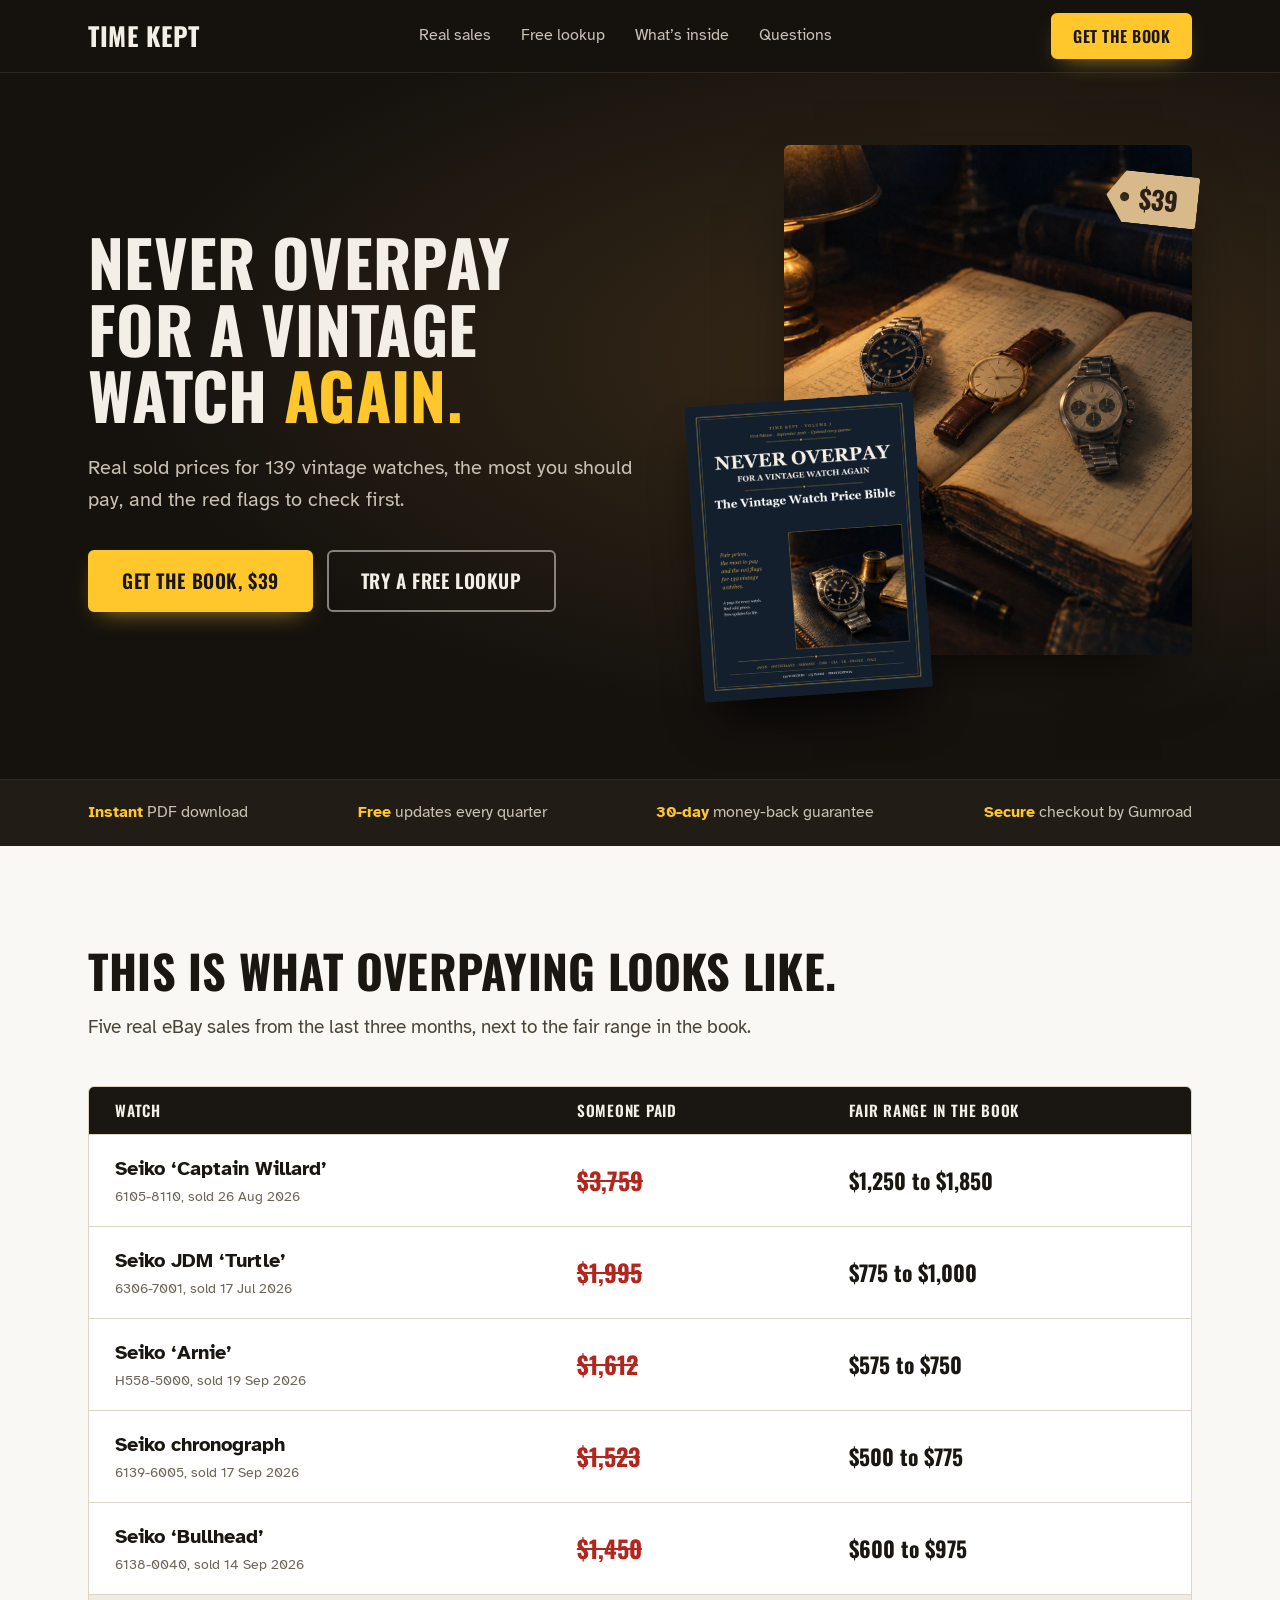
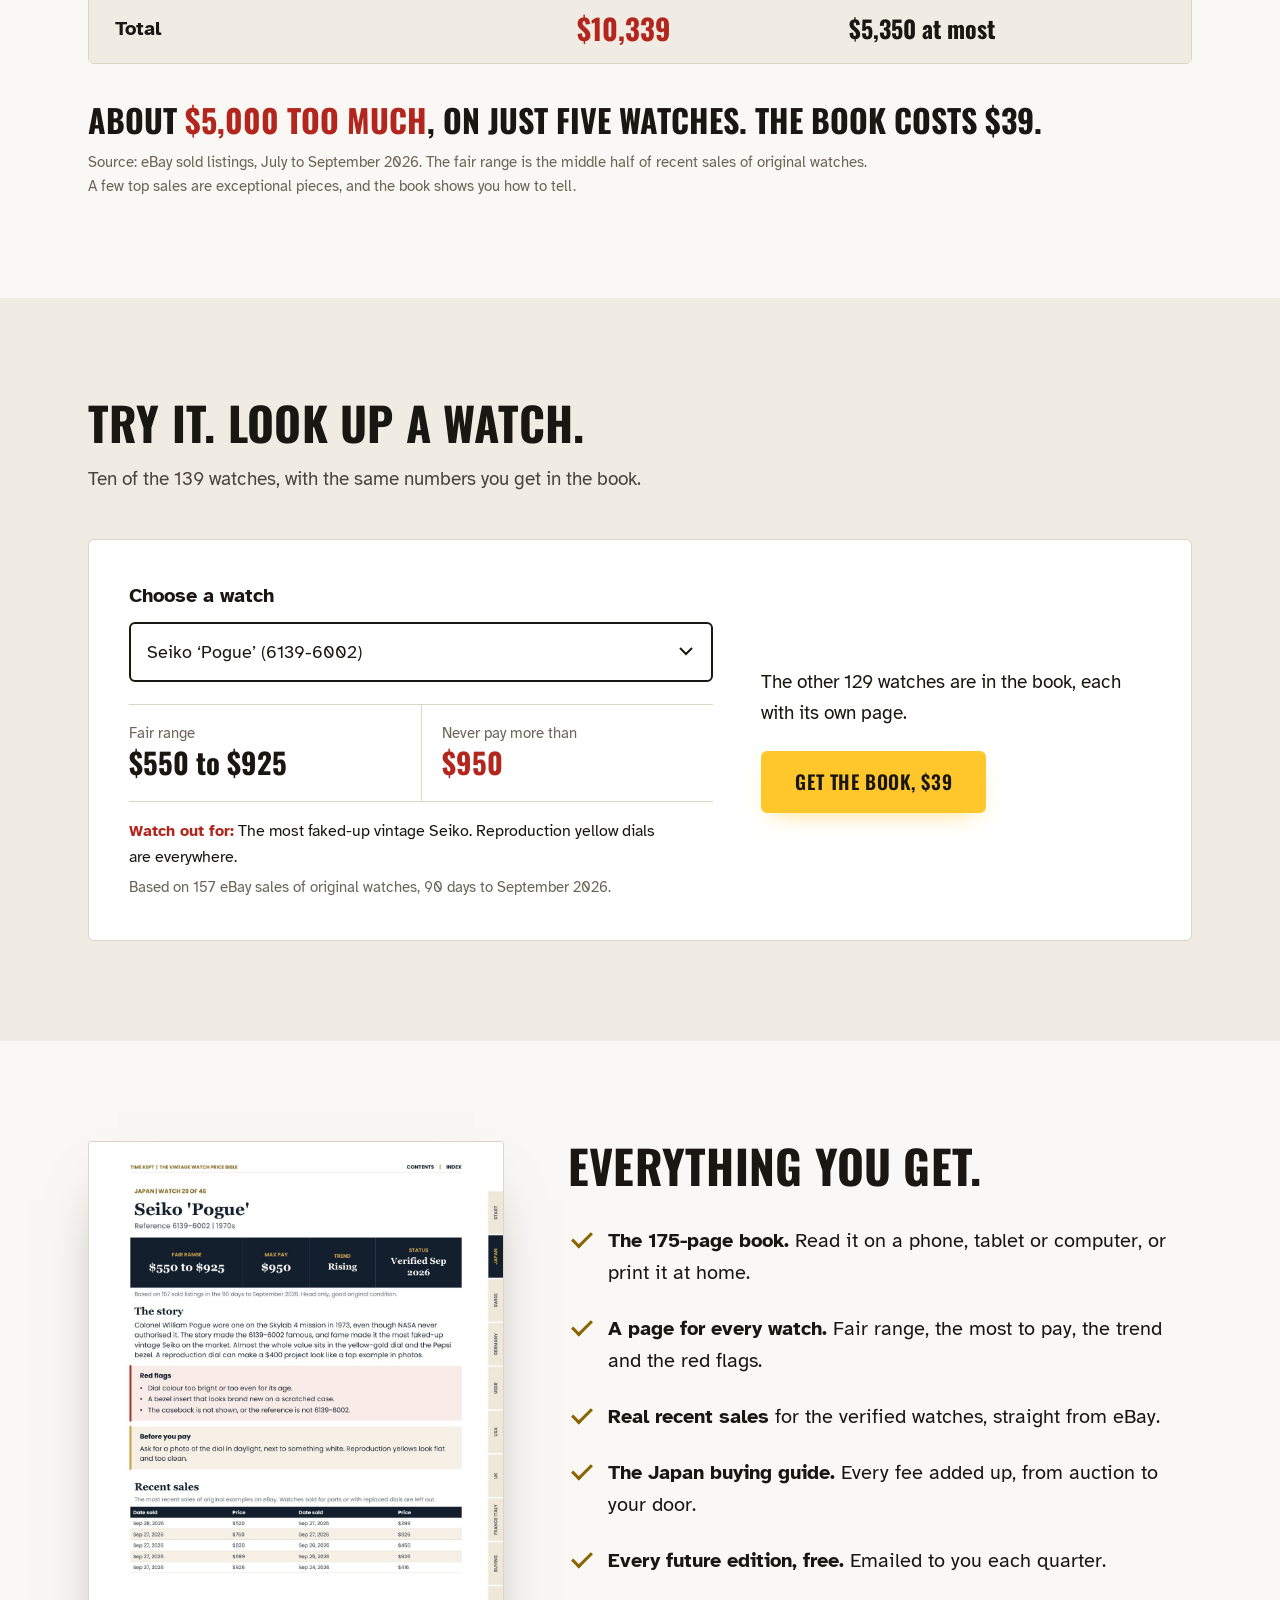
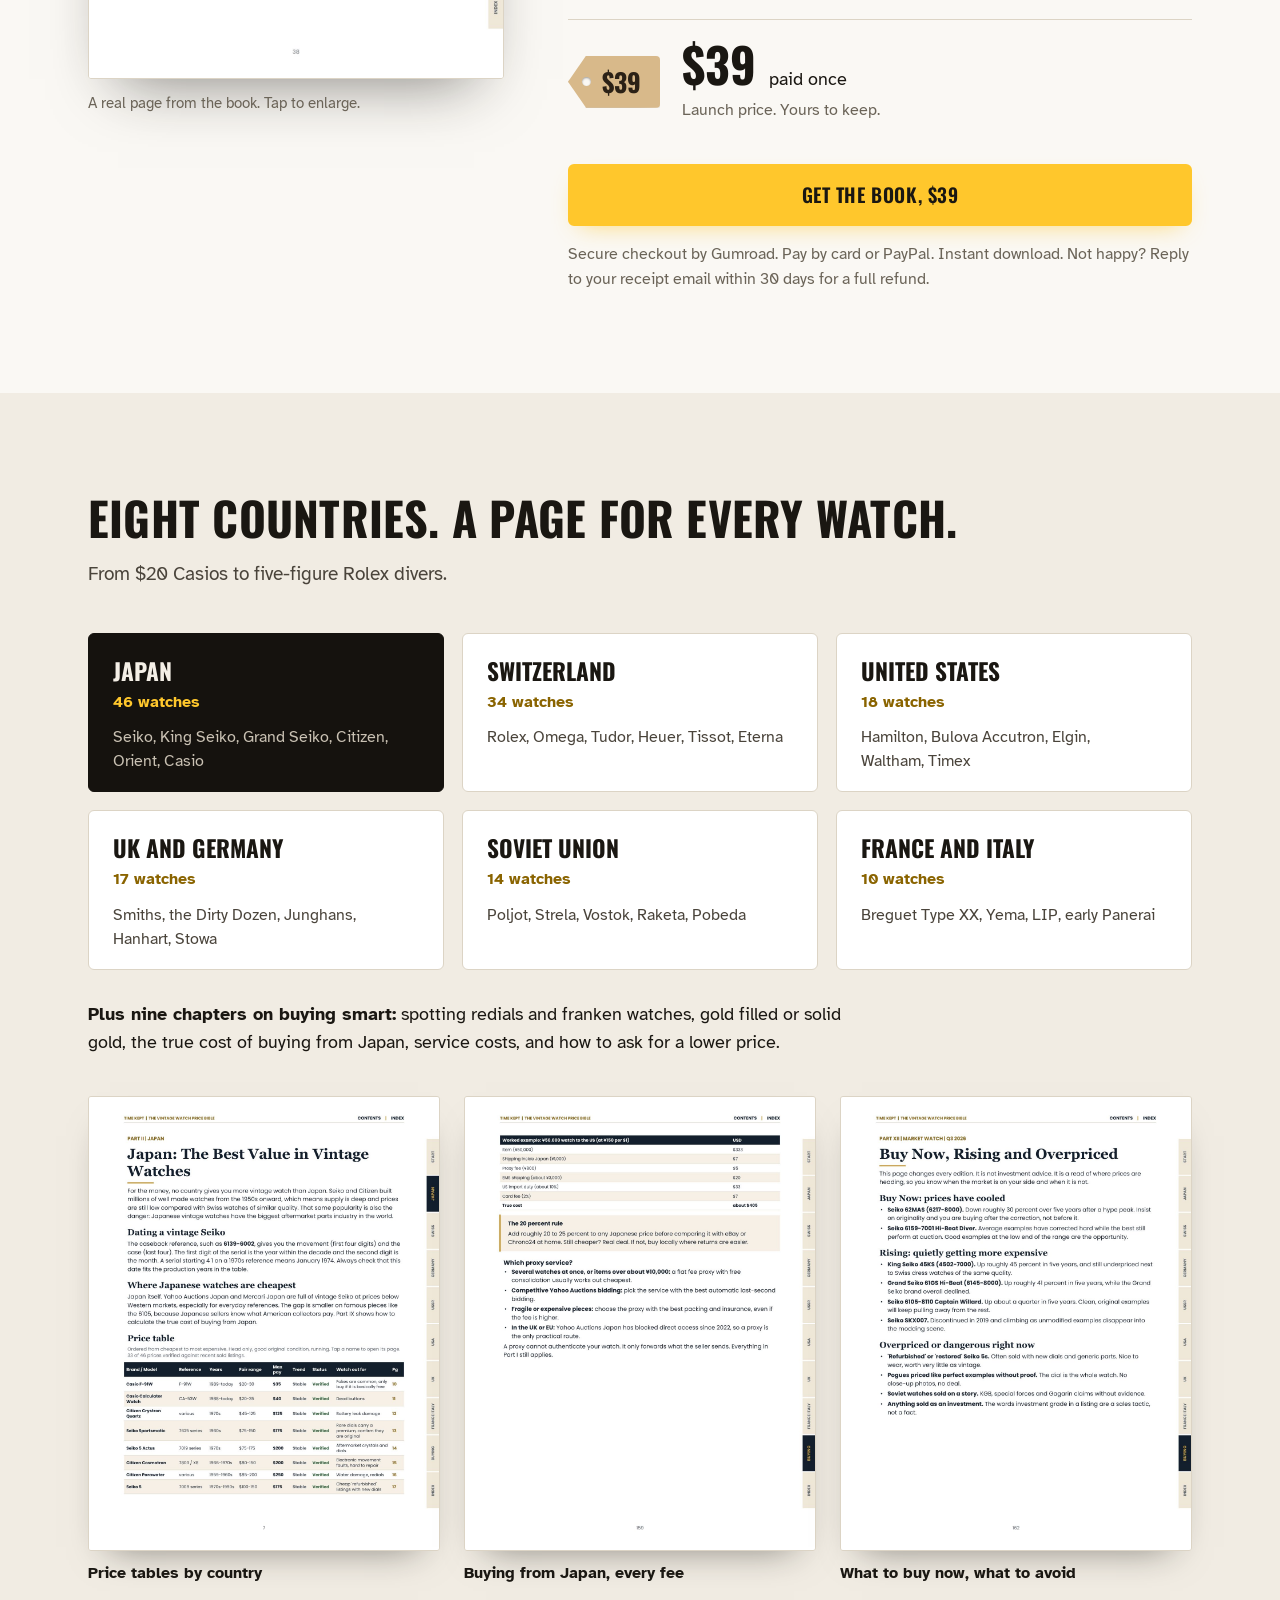
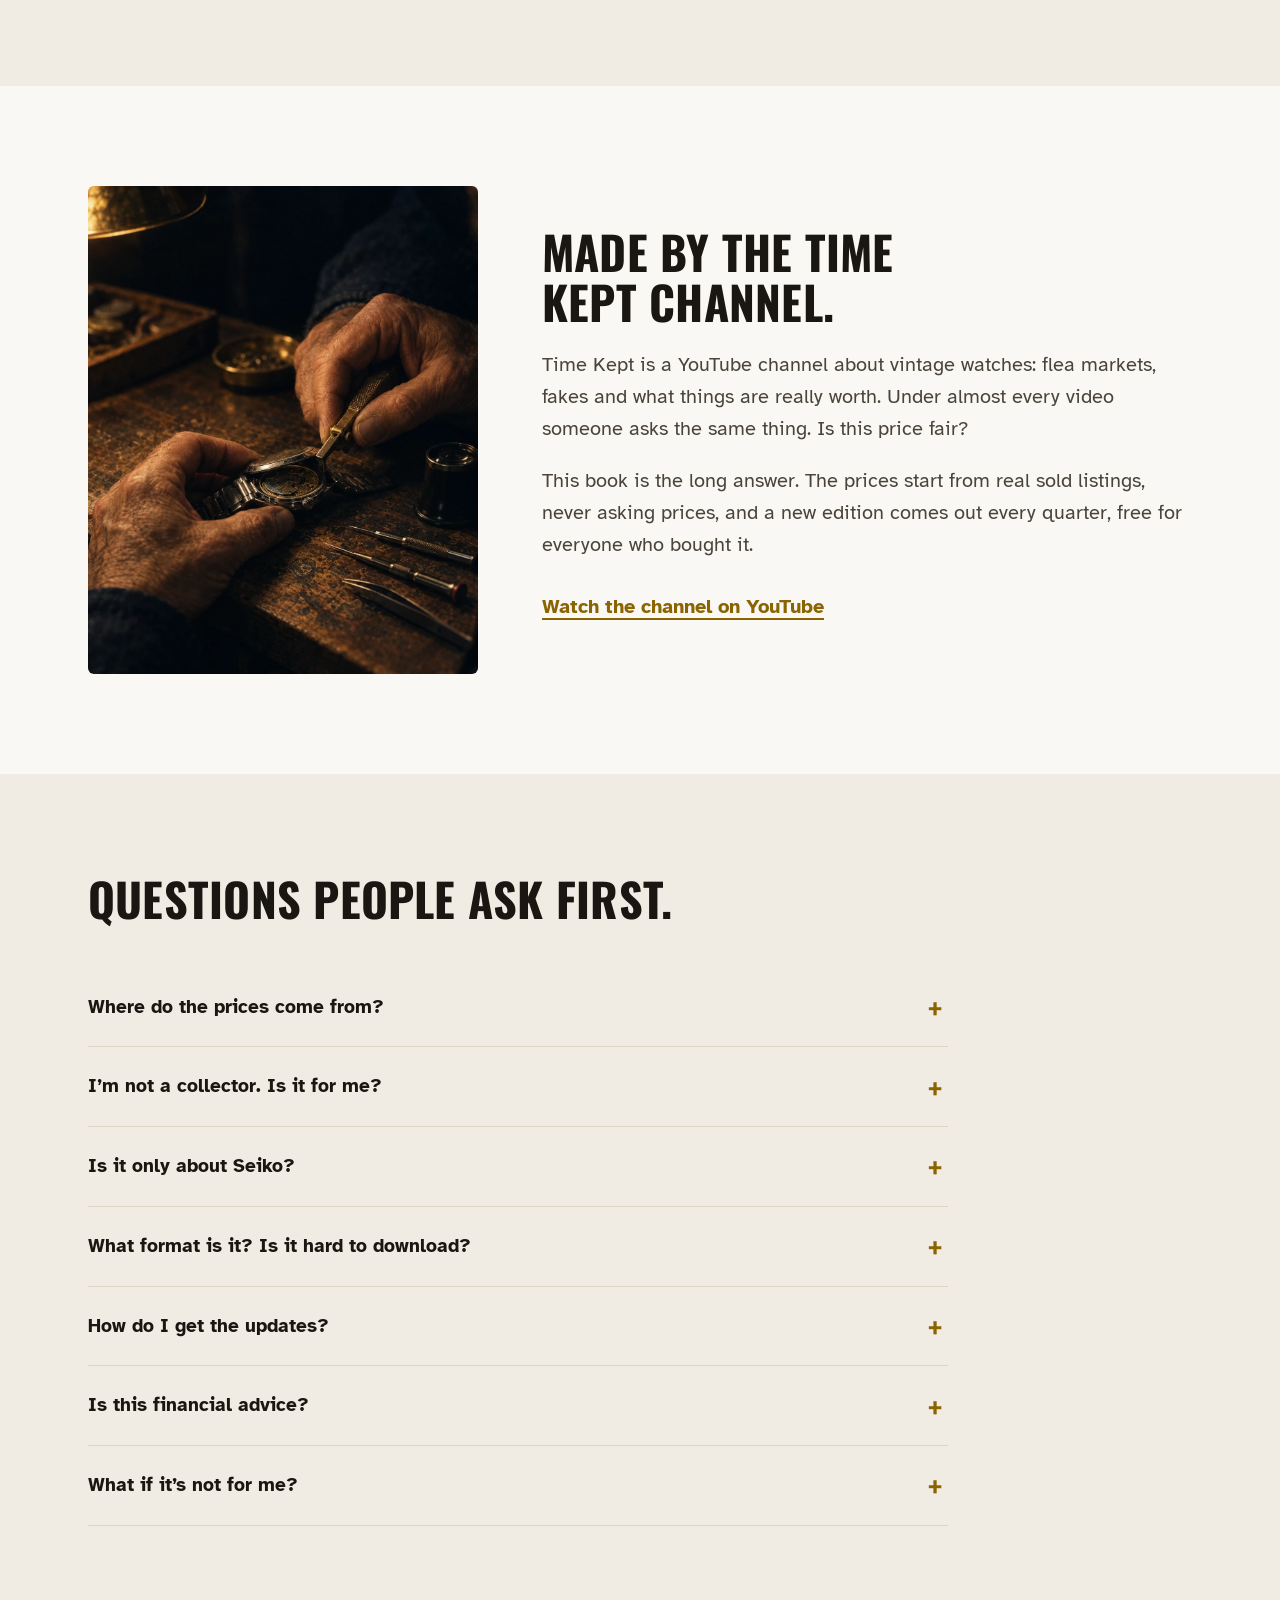
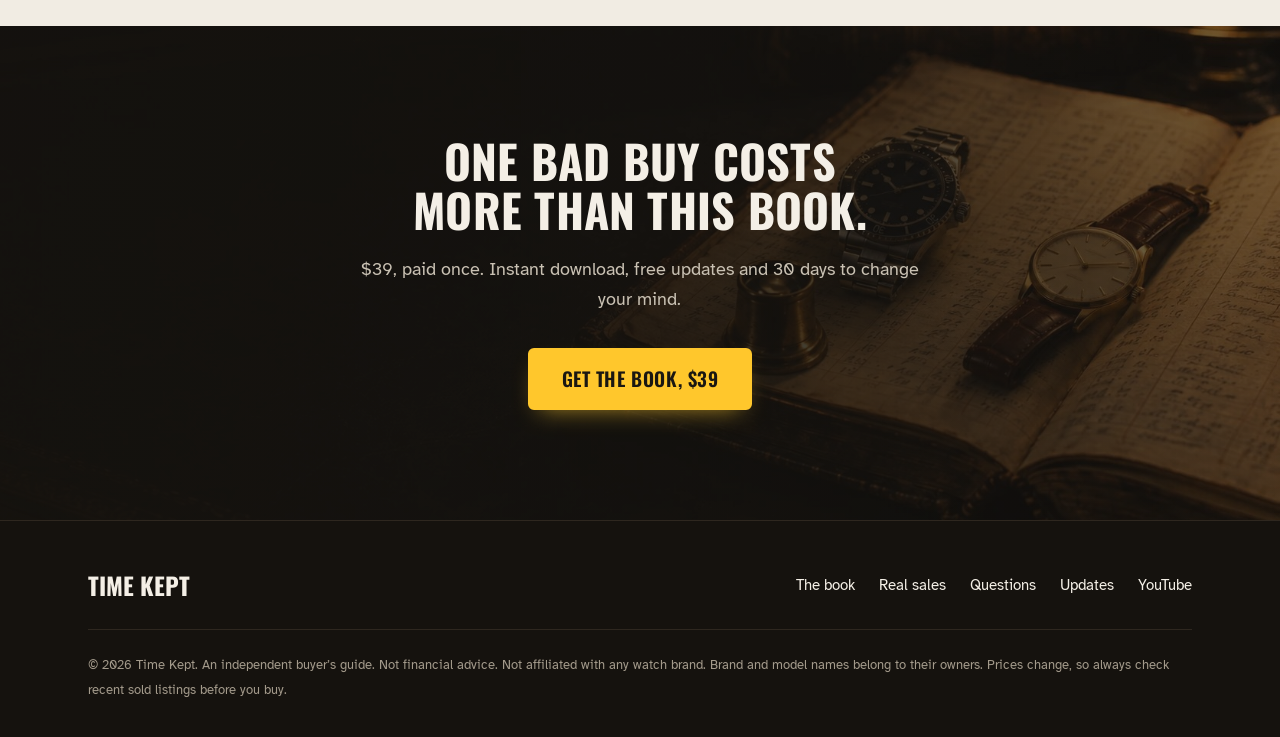
==== commit b7a07da5: "Simpler redesign in the channel's style, easy Gumroad refunds Oswald + Atkinson Hyperlegible, thumbn" ====
--- a/index.html
+++ b/index.html
@@ -6,6 +6,7 @@
 <meta name="viewport" content="width=device-width, initial-scale=1">
 <title>The Vintage Watch Price Bible | Time Kept</title>
 <meta name="description" content="What 139 vintage watches really sell for, the most you should pay and what to check before you do. Built on real sold prices, updated every quarter.">
+<link rel="canonical" href="https://timekeptwatches.com/">
 <meta property="og:title" content="The Vintage Watch Price Bible">
 <meta property="og:description" content="Never overpay for a vintage watch again. 139 watches, a page for every one, free updates for life.">
 <meta property="og:image" content="https://timekeptwatches.com/assets/og.jpg">
@@ -13,11 +14,41 @@
 <meta property="og:url" content="https://timekeptwatches.com/">
 <meta name="twitter:card" content="summary_large_image">
 <link rel="icon" href="assets/favicon.svg" type="image/svg+xml">
-<meta name="theme-color" content="#101820">
+<meta name="theme-color" content="#15120E">
 <link rel="preconnect" href="https://fonts.googleapis.com">
 <link rel="preconnect" href="https://fonts.gstatic.com" crossorigin>
-<link href="https://fonts.googleapis.com/css2?family=IBM+Plex+Mono:wght@500&family=Newsreader:ital,opsz,wght@0,6..72,400;0,6..72,600;1,6..72,400&family=Playfair+Display:ital,wght@0,700;1,700&display=swap" rel="stylesheet">
-<link rel="stylesheet" href="assets/landing.css?v=6">
+<link href="https://fonts.googleapis.com/css2?family=Atkinson+Hyperlegible:ital,wght@0,400;0,700;1,400&family=Oswald:wght@500;600;700&display=swap" rel="stylesheet">
+<link rel="stylesheet" href="assets/landing.css?v=8">
+<script type="application/ld+json">
+{
+  "@context": "https://schema.org",
+  "@type": "Product",
+  "name": "The Vintage Watch Price Bible",
+  "description": "A 175-page PDF guide with fair price ranges, the most you should pay and red flags for 139 vintage watches, built on real sold prices and updated every quarter.",
+  "image": "https://timekeptwatches.com/assets/og.jpg",
+  "brand": { "@type": "Brand", "name": "Time Kept" },
+  "offers": {
+    "@type": "Offer",
+    "price": "39.00",
+    "priceCurrency": "USD",
+    "availability": "https://schema.org/InStock",
+    "url": "https://timekeptwatches.com/"
+  }
+}
+</script>
+<script type="application/ld+json">
+{
+  "@context": "https://schema.org",
+  "@type": "FAQPage",
+  "mainEntity": [
+    { "@type": "Question", "name": "Where do the prices come from?", "acceptedAnswer": { "@type": "Answer", "text": "From real sales: eBay sold listings, auction results and collector sales. The fair range is the middle half of recent sales of good, original watches." } },
+    { "@type": "Question", "name": "I'm not a collector. Is it for me?", "acceptedAnswer": { "@type": "Answer", "text": "Yes. Most readers want one or two good watches and don't want to get stung. It's written in plain English, in big type, with no jargon." } },
+    { "@type": "Question", "name": "What format is it?", "acceptedAnswer": { "@type": "Answer", "text": "A 175-page PDF. It opens on any phone, tablet or computer and prints fine at home." } },
+    { "@type": "Question", "name": "How do I get the updates?", "acceptedAnswer": { "@type": "Answer", "text": "Each new edition is emailed every quarter to the address you bought with, at no cost." } },
+    { "@type": "Question", "name": "What if it's not for me?", "acceptedAnswer": { "@type": "Answer", "text": "Reply to your Gumroad receipt email within 30 days, or message us through Gumroad, and you get a full refund. No forms, no questions." } }
+  ]
+}
+</script>
 </head>
 <body>
 
@@ -25,219 +56,162 @@
   <div class="wrap">
     <a class="wordmark" href="#top">Time Kept</a>
     <nav aria-label="Main">
-      <a href="#book">The book</a>
       <a href="#proof">Real sales</a>
-      <a href="#try">Look up a watch</a>
+      <a href="#try">Free lookup</a>
       <a href="#inside">What&rsquo;s inside</a>
       <a href="#faq">Questions</a>
     </nav>
-    <a class="btn btn-solid btn-sm" data-link="buy" href="#book">Get the book</a>
+    <a class="btn btn-buy btn-sm" data-link="buy" href="#book">Get the book</a>
   </div>
 </header>
 
 <section class="hero" id="top">
   <div class="wrap">
-    <div>
-      <h1>Never overpay for a vintage watch <em class="accent">again.</em></h1>
-      <p class="lead dropcap">Every vintage listing has a price. Very few have a fair one. This book tells you what 139 vintage watches really sell for, the most you should pay, and what to check before you do.</p>
+    <div class="hero-copy">
+      <h1>Never overpay for a vintage watch <span class="hl">again.</span></h1>
+      <p class="lead">Real sold prices for 139 vintage watches, the most you should pay, and the red flags to check first.</p>
       <div class="ctas">
-        <a class="btn btn-solid" data-link="buy" href="#book">Get the book, $39 &rarr;</a>
-        <a class="btn btn-line" href="#proof">See real sales</a>
-      </div>
-      <div class="stats">
-        <div class="stat"><b>139</b><small>vintage watches</small></div>
-        <div class="stat"><b>175</b><small>pages, one per watch</small></div>
-        <div class="stat"><b>30 days</b><small>to ask for a refund</small></div>
-      </div>
-    </div>
-    <figure class="frame">
-      <img src="assets/about.jpg" alt="Three vintage watches on an old price ledger" width="1122" height="1402" fetchpriority="high">
-      <div class="brand-plate">
-        <span class="plate-kicker">Time Kept &middot; First Edition</span>
-        <span class="plate-title">The Vintage Watch<br>Price Bible</span>
-        <span class="plate-rule"></span>
-        <span class="plate-sub">139 watches, and what each one is really worth.</span>
-      </div>
-      <figcaption class="quote-card">
-        <p>Asking prices lie. Sold prices don&rsquo;t. Every number in this book comes from the second kind.</p>
-      </figcaption>
-    </figure>
+        <a class="btn btn-buy" data-link="buy" href="#book">Get the book, $39</a>
+        <a class="btn btn-ghost" href="#try">Try a free lookup</a>
+      </div>
+    </div>
+    <div class="hero-visual">
+      <img class="hero-photo" src="assets/about.jpg" alt="Three vintage watches on an old price ledger" width="1122" height="1402" fetchpriority="high">
+      <img class="hero-book" src="assets/page-cover.jpg" alt="Cover of The Vintage Watch Price Bible" width="1224" height="1584">
+      <span class="tag tag-hero" aria-hidden="true">$39</span>
+    </div>
   </div>
 </section>
 
+<div class="trust">
+  <div class="wrap">
+    <span><b>Instant</b> PDF download</span>
+    <span><b>Free</b> updates every quarter</span>
+    <span><b>30-day</b> money-back guarantee</span>
+    <span><b>Secure</b> checkout by Gumroad</span>
+  </div>
+</div>
+
 <main>
-  <section class="part" id="book">
-    <div class="wrap">
-      <div class="part-head reveal">
-        <div class="num">I.</div>
-        <div>
-          <h2>From $20 Casios to five-figure Rolex divers.</h2>
-          <p>Seiko, Omega, Rolex, Heuer, Hamilton, Vostok and dozens more. Each watch gets its own page: what it is, what it sells for, the most you should pay and the tricks sellers use on it.</p>
-        </div>
-      </div>
-      <div class="book">
-        <div class="book-cover reveal"><img src="assets/page-cover.jpg" alt="Cover of The Vintage Watch Price Bible" width="1224" height="1584" loading="lazy"></div>
-        <div class="reveal">
-          <p class="meta">PDF, 175 pages, First Edition</p>
-          <h3>The Vintage Watch Price Bible</h3>
-          <p>Price tables for eight countries, and a page for every watch in them. How to buy from Japan without the fees eating the saving. What a service will really cost. How to ask for a lower price without being rude. And three indexes, so you can find any watch in seconds by name, by the number on the caseback or by budget.</p>
-          <div class="price-line"><b>$39</b><span>paid once, launch price</span></div>
-          <p class="math">In the five real sales below, buyers paid about $1,000 each over the fair range. The book costs $39.</p>
-          <p class="gets-title">What you get</p>
-          <ul class="gets">
-            <li><span><b>The book</b>, 175 pages you can read on a phone, tablet or computer, or print at home</span></li>
-            <li><span><b>A page for every watch</b> with its fair range, max pay, trend and red flags</span></li>
-            <li><span><b>Recent sales</b> for the verified watches, straight from eBay</span></li>
-            <li><span><b>The Japan buying guide</b>, every fee added up from auction to your door</span></li>
-            <li><span><b>The 60-second check</b>, seven questions to ask before you buy anything</span></li>
-            <li><span><b>Every future edition</b>, emailed to you each quarter at no cost</span></li>
-          </ul>
-          <a class="btn btn-solid" data-link="buy" href="#book">Get the book, $39 &rarr;</a>
-          <p class="small-note">Instant download. Pay once, keep it forever. 30 days to change your mind.</p>
-        </div>
-      </div>
-    </div>
-  </section>
-
-  <section class="part night" id="proof">
-    <div class="wrap">
-      <div class="part-head reveal">
-        <div class="num">II.</div>
-        <div>
-          <h2>What overpaying looks like.</h2>
-          <p>Five real eBay sales from the last three months. On the left, the most someone paid. On the right, the fair range in the book. A few top sales are exceptional watches. Most aren&rsquo;t, and the book shows you how to tell which is which.</p>
-        </div>
-      </div>
-      <figure class="proof-photo reveal"><img src="assets/market.jpg" alt="A vintage dive watch next to old banknotes and a price tag" width="1672" height="941" loading="lazy"></figure>
-      <div class="proof">
-        <div class="col-paid reveal">
-          <h3>What someone paid</h3>
-          <div class="row"><span>Seiko &lsquo;Captain Willard&rsquo;<small>6105-8110, sold 26 Aug 2026</small></span><span>$3,759</span></div>
-          <div class="row"><span>Seiko JDM &lsquo;Turtle&rsquo;<small>6306-7001, sold 17 Jul 2026</small></span><span>$1,995</span></div>
-          <div class="row"><span>Seiko &lsquo;Arnie&rsquo;<small>H558-5000, sold 19 Sep 2026</small></span><span>$1,612</span></div>
-          <div class="row"><span>Seiko chronograph<small>6139-6005, sold 17 Sep 2026</small></span><span>$1,523</span></div>
-          <div class="row"><span>Seiko &lsquo;Bullhead&rsquo;<small>6138-0040, sold 14 Sep 2026</small></span><span>$1,450</span></div>
-          <div class="total"><span>Total paid</span><b>$10,339</b></div>
-          <p class="src">Source: eBay sold listings, July to September 2026.</p>
-        </div>
-        <div class="col-fair reveal">
-          <h3>Fair range in the book</h3>
-          <div class="row"><span>Seiko &lsquo;Captain Willard&rsquo;<small>max pay $2,200</small></span><span>$1,250 to $1,850</span></div>
-          <div class="row"><span>Seiko JDM &lsquo;Turtle&rsquo;<small>max pay $1,050</small></span><span>$775 to $1,000</span></div>
-          <div class="row"><span>Seiko &lsquo;Arnie&rsquo;<small>max pay $875</small></span><span>$575 to $750</span></div>
-          <div class="row"><span>Seiko chronograph<small>max pay $1,000</small></span><span>$500 to $775</span></div>
-          <div class="row"><span>Seiko &lsquo;Bullhead&rsquo;<small>max pay $1,150</small></span><span>$600 to $975</span></div>
-          <div class="total"><span>Top of the range</span><b>$5,350</b></div>
-          <p class="src">The fair range is the middle half of recent sales of original watches.</p>
-        </div>
-      </div>
-      <div class="proof-mobile">
-        <div class="pm"><b>Seiko &lsquo;Captain Willard&rsquo;</b><small>6105-8110</small><span>Someone paid <em>$3,759</em></span><span>Fair range <strong>$1,250 to $1,850</strong></span></div>
-        <div class="pm"><b>Seiko JDM &lsquo;Turtle&rsquo;</b><small>6306-7001</small><span>Someone paid <em>$1,995</em></span><span>Fair range <strong>$775 to $1,000</strong></span></div>
-        <div class="pm"><b>Seiko &lsquo;Arnie&rsquo;</b><small>H558-5000</small><span>Someone paid <em>$1,612</em></span><span>Fair range <strong>$575 to $750</strong></span></div>
-        <div class="pm"><b>Seiko chronograph</b><small>6139-6005</small><span>Someone paid <em>$1,523</em></span><span>Fair range <strong>$500 to $775</strong></span></div>
-        <div class="pm"><b>Seiko &lsquo;Bullhead&rsquo;</b><small>6138-0040</small><span>Someone paid <em>$1,450</em></span><span>Fair range <strong>$600 to $975</strong></span></div>
-        <p class="src">eBay sold listings, July to September 2026. The fair range is the middle half of recent sales of original watches.</p>
-      </div>
-      <p class="callout reveal">Almost $5,000 over the fair range, on five watches. The Captain Willard buyer alone paid about $1,900 more than the top of the range. That&rsquo;s nearly fifty copies of this book.</p>
-    </div>
-  </section>
-
-  <section class="part lookup" id="try">
-    <div class="wrap">
-      <div class="part-head reveal">
-        <div class="num">III.</div>
-        <div>
-          <h2>Look up a watch before you buy it.</h2>
-          <p>Here are ten of the 139 watches, with the same numbers you get in the book. Pick one.</p>
-        </div>
+  <section class="part" id="proof">
+    <div class="wrap">
+      <div class="head reveal">
+        <h2>This is what overpaying looks like.</h2>
+        <p>Five real eBay sales from the last three months, next to the fair range in the book.</p>
+      </div>
+      <div class="sales reveal" role="table" aria-label="Real sales compared with the fair range">
+        <div class="s-row s-head" role="row"><span role="columnheader">Watch</span><span role="columnheader">Someone paid</span><span role="columnheader">Fair range in the book</span></div>
+        <div class="s-row" role="row"><span role="cell"><b>Seiko &lsquo;Captain Willard&rsquo;</b><small>6105-8110, sold 26 Aug 2026</small></span><span role="cell" class="paid"><s>$3,759</s></span><span role="cell" class="fair">$1,250 to $1,850</span></div>
+        <div class="s-row" role="row"><span role="cell"><b>Seiko JDM &lsquo;Turtle&rsquo;</b><small>6306-7001, sold 17 Jul 2026</small></span><span role="cell" class="paid"><s>$1,995</s></span><span role="cell" class="fair">$775 to $1,000</span></div>
+        <div class="s-row" role="row"><span role="cell"><b>Seiko &lsquo;Arnie&rsquo;</b><small>H558-5000, sold 19 Sep 2026</small></span><span role="cell" class="paid"><s>$1,612</s></span><span role="cell" class="fair">$575 to $750</span></div>
+        <div class="s-row" role="row"><span role="cell"><b>Seiko chronograph</b><small>6139-6005, sold 17 Sep 2026</small></span><span role="cell" class="paid"><s>$1,523</s></span><span role="cell" class="fair">$500 to $775</span></div>
+        <div class="s-row" role="row"><span role="cell"><b>Seiko &lsquo;Bullhead&rsquo;</b><small>6138-0040, sold 14 Sep 2026</small></span><span role="cell" class="paid"><s>$1,450</s></span><span role="cell" class="fair">$600 to $975</span></div>
+        <div class="s-row s-total" role="row"><span role="cell"><b>Total</b></span><span role="cell" class="paid">$10,339</span><span role="cell" class="fair">$5,350 at most</span></div>
+      </div>
+      <p class="callout reveal">About <b>$5,000 too much</b>, on just five watches. The book costs $39.</p>
+      <p class="src">Source: eBay sold listings, July to September 2026. The fair range is the middle half of recent sales of original watches. A few top sales are exceptional pieces, and the book shows you how to tell.</p>
+    </div>
+  </section>
+
+  <section class="part tint" id="try">
+    <div class="wrap">
+      <div class="head reveal">
+        <h2>Try it. Look up a watch.</h2>
+        <p>Ten of the 139 watches, with the same numbers you get in the book.</p>
       </div>
       <div class="lookup-box reveal">
         <div data-lookup></div>
         <div class="lookup-cta">
-          <p>The other 129 are in the book, each with its own page.</p>
-          <a class="btn btn-solid" data-link="buy" href="#book">Get all 139 watches, $39 &rarr;</a>
+          <p>The other 129 watches are in the book, each with its own page.</p>
+          <a class="btn btn-buy" data-link="buy" href="#book">Get the book, $39</a>
         </div>
       </div>
     </div>
   </section>
 
-  <section class="part" id="inside">
-    <div class="wrap">
-      <div class="part-head reveal">
-        <div class="num">IV.</div>
-        <div>
-          <h2>What&rsquo;s in the 175 pages.</h2>
-          <p>Eight countries and a page for every watch, plus the chapters that save you money before you even pick one. A few of the watches you&rsquo;ll find:</p>
+  <section class="part" id="book">
+    <div class="wrap offer">
+      <figure class="offer-img reveal">
+        <button data-zoom="assets/page-profile.jpg" aria-label="Enlarge a sample page"><img src="assets/page-profile.jpg" alt="The page for the Seiko Pogue, with price, story, red flags and recent sales" width="1224" height="1584" loading="lazy"></button>
+        <figcaption>A real page from the book. Tap to enlarge.</figcaption>
+      </figure>
+      <div class="offer-body reveal">
+        <h2>Everything you get.</h2>
+        <ul class="gets">
+          <li><b>The 175-page book.</b> Read it on a phone, tablet or computer, or print it at home.</li>
+          <li><b>A page for every watch.</b> Fair range, the most to pay, the trend and the red flags.</li>
+          <li><b>Real recent sales</b> for the verified watches, straight from eBay.</li>
+          <li><b>The Japan buying guide.</b> Every fee added up, from auction to your door.</li>
+          <li><b>Every future edition, free.</b> Emailed to you each quarter.</li>
+        </ul>
+        <div class="buy-box">
+          <span class="tag" aria-hidden="true">$39</span>
+          <div>
+            <p class="buy-price"><b>$39</b> paid once</p>
+            <p class="buy-note">Launch price. Yours to keep.</p>
+          </div>
         </div>
-      </div>
-      <div class="cards">
-        <div class="card reveal"><p class="card-kicker">Japan, 46 watches</p><h3>The best value in vintage, and the most faked.</h3><ol><li>The Seiko &lsquo;Pogue&rsquo; and the &lsquo;Captain Willard&rsquo;</li><li>King Seiko 45KS and 44KS</li><li>Grand Seiko, from the First to the 61GS</li><li>The 62MAS and the Hi-Beat divers</li><li>Citizen, Orient and Casio, from $20</li></ol></div>
-        <div class="card reveal"><p class="card-kicker">Switzerland, 34 watches</p><h3>Where the big money hides the big traps.</h3><ol><li>Omega Speedmaster, pre-Moon and Professional</li><li>Rolex Submariner, GMT-Master, Explorer, Datejust</li><li>Tudor Submariner and the &lsquo;Snowflake&rsquo;</li><li>Heuer Carrera and Autavia</li><li>Tissot, Certina and Eterna under $600</li></ol></div>
-        <div class="card reveal"><p class="card-kicker">United States, 18 watches</p><h3>Railroad pocket watches and military field watches.</h3><ol><li>Hamilton Ventura and the Electric 500</li><li>Bulova Accutron Spaceview and Astronaut</li><li>Military field and dive watches</li><li>Hamilton 992B and Illinois Bunn Special</li><li>Elgin, Waltham, Gruen and Timex</li></ol></div>
-        <div class="card reveal"><p class="card-kicker">Soviet Union, 14 watches</p><h3>Cheap, tough and full of made-up stories.</h3><ol><li>Poljot Sturmanskie, the Gagarin watch</li><li>The Strela chronograph</li><li>Vostok Amphibia and Komandirskie</li><li>Raketa Big Zero and Copernicus</li><li>Pobeda, Slava and Luch</li></ol></div>
-        <div class="card reveal"><p class="card-kicker">France and Italy, 10 watches</p><h3>Pilots, divers and good design.</h3><ol><li>Breguet Type XX</li><li>Dodane Type 21 and Airain Type 20</li><li>Yema Superman and Rallygraf</li><li>LIP Nautic-Ski and Mach 2000</li><li>Panerai before Vend&ocirc;me</li></ol></div>
-        <div class="card reveal"><p class="card-kicker">UK and Germany, 17 watches</p><h3>Everest, the broad arrow and the Bauhaus.</h3><ol><li>Smiths De Luxe &lsquo;Everest&rsquo;</li><li>W10, G10 and the Dirty Dozen</li><li>Junghans Max Bill and J88</li><li>Hanhart 417 and the wartime B-Uhr</li><li>GUB, Stowa, Rotary and more</li></ol></div>
-        <div class="card reveal"><p class="card-kicker">Before you buy, 4 chapters</p><h3>Stop the bad buy before it starts.</h3><ol><li>How to read a vintage watch like a pro</li><li>Redials, franken watches and polished cases</li><li>Gold filled, gold plated or solid gold</li><li>The 60-second check for any listing</li></ol></div>
-        <div class="card reveal"><p class="card-kicker">Buying smart, 5 chapters</p><h3>Pay less, and know what it really costs.</h3><ol><li>Where to buy, and where to walk away</li><li>The true cost of buying from Japan</li><li>Service, parts and other hidden costs</li><li>How to negotiate, with words you can use</li><li>Market watch: buy now, rising, overpriced</li></ol></div>
-      </div>
-    </div>
-  </section>
-
-  <section class="part alt" id="look">
-    <div class="wrap">
-      <div class="part-head reveal">
-        <div class="num">V.</div>
-        <div>
-          <h2>Easy to read. Easy to find your way around.</h2>
-          <p>Tap any watch name and you jump to its page. Tabs on the edge of every page take you to each country. Tap a page below to see it bigger.</p>
-        </div>
-      </div>
+        <a class="btn btn-buy btn-wide" data-link="buy" href="#book">Get the book, $39</a>
+        <p class="secure">Secure checkout by Gumroad. Pay by card or PayPal. Instant download. Not happy? Reply to your receipt email within 30 days for a full refund.</p>
+      </div>
+    </div>
+  </section>
+
+  <section class="part tint" id="inside">
+    <div class="wrap">
+      <div class="head reveal">
+        <h2>Eight countries. A page for every watch.</h2>
+        <p>From $20 Casios to five-figure Rolex divers.</p>
+      </div>
+      <div class="countries reveal">
+        <div class="c"><b>Japan</b><span>46 watches</span><p>Seiko, King Seiko, Grand Seiko, Citizen, Orient, Casio</p></div>
+        <div class="c"><b>Switzerland</b><span>34 watches</span><p>Rolex, Omega, Tudor, Heuer, Tissot, Eterna</p></div>
+        <div class="c"><b>United States</b><span>18 watches</span><p>Hamilton, Bulova Accutron, Elgin, Waltham, Timex</p></div>
+        <div class="c"><b>UK and Germany</b><span>17 watches</span><p>Smiths, the Dirty Dozen, Junghans, Hanhart, Stowa</p></div>
+        <div class="c"><b>Soviet Union</b><span>14 watches</span><p>Poljot, Strela, Vostok, Raketa, Pobeda</p></div>
+        <div class="c"><b>France and Italy</b><span>10 watches</span><p>Breguet Type XX, Yema, LIP, early Panerai</p></div>
+      </div>
+      <p class="plus reveal"><b>Plus nine chapters on buying smart:</b> spotting redials and franken watches, gold filled or solid gold, the true cost of buying from Japan, service costs, and how to ask for a lower price.</p>
       <div class="gallery reveal" tabindex="0" aria-label="Sample pages">
-        <figure><button data-zoom="assets/page-profile.jpg" aria-label="Enlarge a watch page"><img src="assets/page-profile.jpg" alt="The page for the Seiko Pogue, with price, story, red flags and recent sales" width="1224" height="1584" loading="lazy"></button><figcaption><b>A page for every watch</b>Price, story, red flags, recent sales</figcaption></figure>
-        <figure><button data-zoom="assets/page-japan-table.jpg" aria-label="Enlarge the Japan price table"><img src="assets/page-japan-table.jpg" alt="Japan chapter with its price table" width="1224" height="1584" loading="lazy"></button><figcaption><b>Price tables by country</b>Fair range, max pay, trend, status</figcaption></figure>
-        <figure><button data-zoom="assets/page-true-cost.jpg" aria-label="Enlarge the true cost of buying from Japan page"><img src="assets/page-true-cost.jpg" alt="Worked example of the true cost of buying from Japan" width="1224" height="1584" loading="lazy"></button><figcaption><b>Buying from Japan</b>Every fee added up</figcaption></figure>
-        <figure><button data-zoom="assets/page-market-watch.jpg" aria-label="Enlarge the market watch page"><img src="assets/page-market-watch.jpg" alt="Market watch page" width="1224" height="1584" loading="lazy"></button><figcaption><b>Market watch</b>What to buy now, what to avoid</figcaption></figure>
+        <figure><button data-zoom="assets/page-japan-table.jpg" aria-label="Enlarge the Japan price table"><img src="assets/page-japan-table.jpg" alt="Japan chapter with its price table" width="1224" height="1584" loading="lazy"></button><figcaption>Price tables by country</figcaption></figure>
+        <figure><button data-zoom="assets/page-true-cost.jpg" aria-label="Enlarge the true cost of buying from Japan page"><img src="assets/page-true-cost.jpg" alt="Worked example of the true cost of buying from Japan" width="1224" height="1584" loading="lazy"></button><figcaption>Buying from Japan, every fee</figcaption></figure>
+        <figure><button data-zoom="assets/page-market-watch.jpg" aria-label="Enlarge the market watch page"><img src="assets/page-market-watch.jpg" alt="Market watch page" width="1224" height="1584" loading="lazy"></button><figcaption>What to buy now, what to avoid</figcaption></figure>
       </div>
     </div>
   </section>
 
   <section class="part" id="about">
     <div class="wrap about">
-      <figure class="frame reveal"><img src="assets/workbench.jpg" alt="Hands opening the caseback of a vintage watch on a watchmaker&rsquo;s bench" width="1122" height="1402" loading="lazy"></figure>
+      <img class="about-img reveal" src="assets/workbench.jpg" alt="Hands opening the caseback of a vintage watch on a watchmaker&rsquo;s bench" width="1122" height="1402" loading="lazy">
       <div class="reveal">
-        <div class="part-head about-head"><div class="num">VI.</div><div><h2>Who&rsquo;s behind it.</h2></div></div>
-        <p>Time Kept is a YouTube channel about vintage watches: where they came from, what they&rsquo;re worth and how buyers get caught out. Under almost every video, someone asks the same thing. Is this price fair? Is that dial original? What should I pay?</p>
-        <p>This book is the long answer. The prices start from real sold listings, never asking prices. Every watch comes with the red flags we&rsquo;ve learned to look for. And since the market keeps moving, a new edition comes out every quarter, free for everyone who bought it.</p>
-        <blockquote>When you buy a vintage watch, you should know what it&rsquo;s worth before the seller tells you.</blockquote>
-        <a class="text-link" data-link="youtube" href="#">Watch the channel &rarr;</a>
-      </div>
-    </div>
-  </section>
-
-  <section class="part alt" id="faq">
-    <div class="wrap">
-      <div class="part-head reveal">
-        <div class="num">VII.</div>
-        <div><h2>Questions people ask first.</h2></div>
-      </div>
+        <h2>Made by the Time Kept channel.</h2>
+        <p>Time Kept is a YouTube channel about vintage watches: flea markets, fakes and what things are really worth. Under almost every video someone asks the same thing. Is this price fair?</p>
+        <p>This book is the long answer. The prices start from real sold listings, never asking prices, and a new edition comes out every quarter, free for everyone who bought it.</p>
+        <a class="text-link" data-link="youtube" href="#">Watch the channel on YouTube</a>
+      </div>
+    </div>
+  </section>
+
+  <section class="part tint" id="faq">
+    <div class="wrap">
+      <div class="head reveal"><h2>Questions people ask first.</h2></div>
       <div class="faq">
         <details><summary>Where do the prices come from?</summary><p>From real sales: eBay sold listings, auction results and collector sales. The fair range is the middle half of recent sales of good, original watches. Each page tells you whether its price has been checked against recent sales or is still an estimate for the next edition to confirm.</p></details>
         <details><summary>I&rsquo;m not a collector. Is it for me?</summary><p>Yes. Most readers want one or two good watches and don&rsquo;t want to get stung. It&rsquo;s written in plain English, in big type, with no jargon you have to look up.</p></details>
         <details><summary>Is it only about Seiko?</summary><p>No. Japan has the biggest chapter because that&rsquo;s where the best value is, but the book also covers Swiss, German, Soviet, American, British, French and Italian watches.</p></details>
-        <details><summary>What format is it?</summary><p>A 175-page PDF. It opens on any phone, tablet or computer and prints fine at home. Every watch name is a link, so on a screen you can jump straight to its page.</p></details>
-        <details><summary>How do I get the updates?</summary><p>Each new edition is emailed to the address you bought with, every quarter. You can also download the latest version any time from your purchase email.</p></details>
+        <details><summary>What format is it? Is it hard to download?</summary><p>It&rsquo;s a 175-page PDF. After you pay, you get a download button on screen and a copy by email. It opens on any phone, tablet or computer and prints fine at home.</p></details>
+        <details><summary>How do I get the updates?</summary><p>Each new edition is emailed every quarter to the address you bought with, at no cost. You can also download the latest version any time from your purchase email.</p></details>
         <details><summary>Is this financial advice?</summary><p>No. It&rsquo;s a buyer&rsquo;s guide to help you pay a fair price. It won&rsquo;t tell you what to buy to make money, and it isn&rsquo;t connected to any watch brand.</p></details>
-        <details><summary>What if it&rsquo;s not for me?</summary><p>Email us within 30 days and you&rsquo;ll get a full refund. No forms, no questions.</p></details>
+        <details><summary>What if it&rsquo;s not for me?</summary><p>Just reply to your Gumroad receipt email within 30 days, or message us through Gumroad, and we&rsquo;ll refund you in full. No forms, no questions, no hard feelings.</p></details>
       </div>
     </div>
   </section>
 
   <section class="last">
     <div class="wrap">
-      <h2>One bad buy costs more than this book. Many times over.</h2>
-      <p>$39, paid once. You get the PDF straight away, every future edition free, and 30 days to ask for your money back.</p>
-      <a class="btn btn-cream" data-link="buy" href="#book">Get the book, $39 &rarr;</a>
+      <h2>One bad buy costs more than this book.</h2>
+      <p>$39, paid once. Instant download, free updates and 30 days to change your mind.</p>
+      <a class="btn btn-buy" data-link="buy" href="#book">Get the book, $39</a>
     </div>
   </section>
 </main>
@@ -245,7 +219,7 @@
 <footer>
   <div class="wrap">
     <div class="top">
-      <span class="brand">Time Kept <span>The Vintage Watch Price Bible</span></span>
+      <span class="brand">Time Kept</span>
       <nav aria-label="Footer">
         <a href="#book">The book</a><a href="#proof">Real sales</a><a href="#faq">Questions</a><a href="updates.html">Updates</a><a data-link="youtube" href="#">YouTube</a>
       </nav>
@@ -256,41 +230,11 @@
 
 <dialog class="zoom" aria-label="Page preview"><img alt=""></dialog>
 
-<dialog class="exit" aria-labelledby="exit-title">
-  <button class="x" aria-label="Close">&times;</button>
-  <div class="exit-grid">
-    <div class="exit-cover"><img src="assets/page-cover.jpg" alt="The Vintage Watch Price Bible" width="1224" height="1584"></div>
-    <div class="exit-body">
-      <p class="exit-kicker">Before you go</p>
-      <h3 id="exit-title">Look up one watch, on us.</h3>
-      <div data-lookup data-compact></div>
-      <a class="btn btn-cream" data-link="buy" href="#book">Get all 139 watches, $39 &rarr;</a>
-      <button class="or" type="button">No thanks, I&rsquo;ll take my chances</button>
-    </div>
-  </div>
-</dialog>
-
 <div class="buybar" aria-hidden="true">
   <span><b>$39</b> The Vintage Watch Price Bible</span>
-  <a class="btn btn-cream btn-sm" data-link="buy" href="#book" tabindex="-1">Get the book</a>
+  <a class="btn btn-buy btn-sm" data-link="buy" href="#book" tabindex="-1">Get the book</a>
 </div>
 
-<script src="assets/site.js?v=4"></script>
-<script>
-// Exit popup: once per visit, when the mouse leaves through the top of the window (desktop only).
-(function () {
-  var dlg = document.querySelector("dialog.exit"); if (!dlg || !window.matchMedia("(pointer: fine)").matches) return;
-  var seen = false; try { seen = sessionStorage.getItem("tk-exit") === "1"; } catch (e) {}
-  function show(e) {
-    if (seen || e.clientY > 0 || document.querySelector("dialog[open]")) return;
-    seen = true; try { sessionStorage.setItem("tk-exit", "1"); } catch (e2) {}
-    dlg.showModal();
-  }
-  setTimeout(function () { document.addEventListener("mouseout", show); }, 8000);
-  dlg.querySelectorAll(".x, .or").forEach(function (b) { b.addEventListener("click", function () { dlg.close(); }); });
-  dlg.addEventListener("click", function (e) { if (e.target === dlg) dlg.close(); });
-  dlg.querySelectorAll("a").forEach(function (a) { a.addEventListener("click", function () { dlg.close(); }); });
-})();
-</script>
+<script src="assets/site.js?v=5"></script>
 </body>
 </html>
--- a/assets/landing.css
+++ b/assets/landing.css
@@ -1,289 +1,218 @@
-/* Time Kept landing: almanac style. Cream paper, navy ink, gold rules. Built for older readers (20px body). */
+/* Time Kept landing. Matches the channel: warm flea-market photos, bold condensed headlines,
+   thumbnail yellow for buy buttons, red for overpaid prices, kraft price tags.
+   Built for older readers: 20px body, Atkinson Hyperlegible, high contrast, big tap targets. */
 :root{
-  --paper:#EFE7D6; --paper-2:#E7DCC4; --card:#F4EEE1; --ink:#14202E; --ink-soft:#3E4A57; --muted:#6B6457;
-  --gold:#8F6E26; --gold-lt:#C9A24A; --line:#CDBF9F; --night:#101820; --cream:#F1EADB;
-  --display:"Playfair Display",Georgia,serif; --serif:"Newsreader",Georgia,serif; --mono:"IBM Plex Mono",ui-monospace,monospace;
+  --bg:#FAF8F4; --tint:#F1ECE3; --card:#FFFFFF; --ink:#1A1712; --ink-soft:#4A443B; --muted:#6B6458; --line:#DCD4C5;
+  --dark:#15120E; --dark-2:#211C16; --on-dark:#F4EFE6; --on-dark-soft:#C9C1B3;
+  --yellow:#FFC72C; --yellow-hover:#FFD45C; --gold:#8A6400; --red:#B3261E; --red-lt:#FF8A7A; --kraft:#D8B98A;
+  --head:"Oswald","Arial Narrow",Arial,sans-serif; --body:"Atkinson Hyperlegible",Verdana,Arial,sans-serif;
+  --r:6px;
 }
 *,*::before,*::after{box-sizing:border-box}
 html{scroll-behavior:smooth}
 @media (prefers-reduced-motion:reduce){html{scroll-behavior:auto}}
-body{margin:0;background:var(--paper);color:var(--ink);font:400 20px/1.6 var(--serif);-webkit-font-smoothing:antialiased}
+body{margin:0;background:var(--bg);color:var(--ink);font:400 20px/1.6 var(--body);-webkit-font-smoothing:antialiased}
 img{max-width:100%;height:auto;display:block}
 a{color:inherit}
-.wrap{max-width:1180px;margin:0 auto;padding:0 28px}
-.mono{font:500 .74rem/1.4 var(--mono);letter-spacing:.2em;text-transform:uppercase}
-h1,h2,h3{font-family:var(--display);font-weight:700;letter-spacing:-.015em;margin:0;text-wrap:balance}
-p{text-wrap:pretty}
-h1{font-size:clamp(2.5rem,4.6vw,3.8rem);line-height:1.08}
-h2{font-size:clamp(2.1rem,4.2vw,3.5rem);line-height:1.1}
-h3{font-size:1.45rem;line-height:1.25}
-em.accent{font-style:italic;color:var(--gold);padding-bottom:4px}
-p{margin:0 0 1em}
-
-/* top nav */
-.topnav{position:sticky;top:0;z-index:10;background:rgba(239,231,214,.94);backdrop-filter:blur(8px);-webkit-backdrop-filter:blur(8px);border-bottom:1px solid var(--line)}
+.wrap{max-width:1160px;margin:0 auto;padding:0 28px}
+h1,h2,h3{font-family:var(--head);font-weight:700;letter-spacing:.005em;margin:0;text-wrap:balance;text-transform:uppercase}
+p{margin:0 0 1em;text-wrap:pretty}
+h1{font-size:clamp(2.6rem,5vw,4.2rem);line-height:1.04}
+h2{font-size:clamp(2rem,3.6vw,3rem);line-height:1.08}
+.hl{color:var(--yellow)}
+
+/* nav */
+.topnav{position:sticky;top:0;z-index:10;background:var(--dark);border-bottom:1px solid #2E271F}
 .topnav .wrap{display:flex;align-items:center;justify-content:space-between;gap:24px;height:72px}
-.wordmark{font:italic 700 1.55rem/1 var(--display);text-decoration:none;color:var(--ink);white-space:nowrap}
-@media(max-width:520px){.topnav .btn{width:auto;padding:0 16px}.topnav .wrap{height:64px}}
+.wordmark{font:700 1.6rem/1 var(--head);text-transform:uppercase;letter-spacing:.02em;text-decoration:none;color:var(--on-dark);white-space:nowrap}
 .topnav nav{display:flex;gap:30px}
-.topnav nav a{text-decoration:none;font-size:1.02rem;color:var(--ink-soft)}
-.topnav nav a:hover{color:var(--ink);text-decoration:underline;text-underline-offset:5px}
+.topnav nav a{text-decoration:none;font-size:1rem;color:var(--on-dark-soft)}
+.topnav nav a:hover{color:var(--on-dark);text-decoration:underline;text-underline-offset:5px}
 @media(max-width:900px){.topnav nav{display:none}}
+@media(max-width:520px){.topnav .wrap{height:64px}}
 
 /* buttons */
-.btn{display:inline-flex;align-items:center;justify-content:center;gap:10px;min-height:60px;padding:0 30px;font:600 1.08rem/1 var(--serif);text-decoration:none;white-space:nowrap;border:1.5px solid var(--ink);border-radius:2px;cursor:pointer;transition:transform .2s,background .2s,color .2s}
+.btn{display:inline-flex;align-items:center;justify-content:center;min-height:62px;padding:0 32px;font:600 1.2rem/1 var(--head);text-transform:uppercase;letter-spacing:.03em;text-decoration:none;white-space:nowrap;border:2px solid transparent;border-radius:var(--r);cursor:pointer;transition:transform .15s,background .2s,color .2s}
+.btn:active{transform:translateY(1px)}
 .btn-sm{min-height:46px;padding:0 20px;font-size:1rem}
-.btn:active{transform:translateY(1px)}
-.btn-solid{background:var(--ink);color:var(--cream)}
-.btn-solid:hover{background:#243447}
-.btn-line{background:transparent;color:var(--ink)}
-.btn-line:hover{background:var(--ink);color:var(--cream)}
-.btn-cream{background:var(--cream);color:var(--ink);border-color:var(--cream)}
-.btn-cream:hover{background:#fff}
-.btn:focus-visible,a:focus-visible,summary:focus-visible,button:focus-visible{outline:3px solid var(--gold-lt);outline-offset:3px}
-@media(max-width:520px){.btn{width:100%;white-space:normal;text-align:center;padding:14px 20px}}
+.btn-buy{background:var(--yellow);color:var(--ink);border-color:var(--yellow);box-shadow:0 10px 24px -12px rgba(255,199,44,.7)}
+.btn-buy:hover{background:var(--yellow-hover)}
+.btn-ghost{background:transparent;color:var(--on-dark);border-color:rgba(244,239,230,.5)}
+.btn-ghost:hover{border-color:var(--on-dark);background:rgba(244,239,230,.08)}
+.btn-wide{width:100%}
+.btn:focus-visible,a:focus-visible,summary:focus-visible,button:focus-visible,select:focus-visible{outline:3px solid var(--yellow);outline-offset:3px}
+@media(max-width:520px){.btn{width:100%;white-space:normal;text-align:center;padding:14px 20px}.topnav .btn{width:auto;padding:0 16px}}
+
+/* kraft price tag, like the ones in the thumbnails */
+.tag{position:relative;display:inline-grid;place-items:center;min-width:92px;height:52px;padding:0 16px 0 30px;background:var(--kraft);color:#2B2116;font:700 1.6rem/1 var(--head);border-radius:4px;clip-path:polygon(18px 0,100% 0,100% 100%,18px 100%,0 50%);box-shadow:0 8px 18px -8px rgba(0,0,0,.5)}
+.tag::before{content:"";position:absolute;left:14px;top:50%;width:9px;height:9px;margin-top:-4.5px;border-radius:50%;background:var(--bg);box-shadow:inset 0 1px 2px rgba(0,0,0,.35)}
 
 /* hero */
-.hero{padding:64px 0 76px;border-bottom:1px solid var(--line)}
-.hero .wrap{display:grid;grid-template-columns:1.05fr .95fr;gap:64px;align-items:center}
-.byline{display:flex;align-items:center;gap:18px;margin-bottom:26px;color:var(--gold)}
-.byline .rule{flex:1;height:1px;background:var(--line)}
-.byline .soft{color:var(--muted)}
-.hero h1{margin-bottom:28px}
-.dropcap::first-letter{float:left;font:italic 700 4.6rem/.8 var(--display);color:var(--gold);padding:8px 10px 0 0}
-.hero p.lead{font-size:1.18rem;color:var(--ink-soft);max-width:34em;margin-bottom:34px}
+.hero{background:radial-gradient(ellipse at 75% 40%,#3A2B18 0%,var(--dark) 62%);color:var(--on-dark);padding:72px 0 84px;overflow:hidden}
+.hero .wrap{display:grid;grid-template-columns:1.05fr .95fr;gap:56px;align-items:center}
+.hero h1{margin-bottom:24px}
+.lead{font-size:1.25rem;color:var(--on-dark-soft);max-width:30em;margin-bottom:34px}
 .ctas{display:flex;flex-wrap:wrap;gap:14px}
-.stats{display:grid;grid-template-columns:repeat(3,1fr);margin-top:44px;border-top:1px solid var(--line);border-bottom:1px solid var(--line)}
-.stat{padding:18px 8px 16px}
-.stat+.stat{border-left:1px solid var(--line);padding-left:22px}
-.stat b{display:block;font:italic 700 2.2rem/1.15 var(--display);color:var(--gold)}
-.stat small{color:var(--muted);font-size:.95rem}
-.frame{position:relative;margin:0;padding:14px;border:1px solid var(--line);background:var(--card);box-shadow:0 30px 60px -30px rgba(20,32,46,.45)}
-.frame img{width:100%;aspect-ratio:4/5;object-fit:cover}
-/* branding over the hero photo (sits on the dark top of the image) */
-.brand-plate{position:absolute;top:14px;left:14px;right:14px;padding:30px 30px 70px;display:flex;flex-direction:column;align-items:flex-start;
-  background:linear-gradient(180deg,rgba(10,14,18,.88) 0%,rgba(10,14,18,.6) 55%,rgba(10,14,18,0) 100%);color:var(--cream);pointer-events:none}
-.plate-kicker{font:500 .72rem/1.4 var(--mono);letter-spacing:.14em;text-transform:uppercase;color:var(--gold-lt)}
-.plate-title{font:700 clamp(1.7rem,2.6vw,2.3rem)/1.08 var(--display);margin-top:12px;text-shadow:0 2px 14px rgba(0,0,0,.6)}
-.plate-rule{width:64px;height:2px;background:var(--gold-lt);margin:16px 0 12px}
-.plate-sub{font:italic 1.05rem/1.4 var(--serif);color:#E3DCCB;text-shadow:0 2px 10px rgba(0,0,0,.6)}
-.quote-card{position:absolute;left:-44px;bottom:-40px;max-width:340px;background:var(--card);padding:24px 26px 18px;box-shadow:0 20px 40px -20px rgba(20,32,46,.45)}
-.quote-card::before{content:"\201C";position:absolute;top:-30px;left:20px;font:700 4rem/1 var(--display);color:var(--gold)}
-.quote-card p{font:italic 1.1rem/1.45 var(--serif);margin:0 0 10px}
-
-@media(max-width:900px){.hero .wrap{grid-template-columns:1fr;gap:70px}.quote-card{left:12px;right:12px;bottom:-54px;max-width:none}.hero{padding:48px 0 100px}}
-@media(max-width:520px){.stats{grid-template-columns:1fr}.stat+.stat{border-left:0;border-top:1px solid var(--line);padding-left:8px}}
-
-/* numbered sections */
-section.part{padding:110px 0}
-section.alt{background:var(--paper-2)}
-.part-head{display:grid;grid-template-columns:150px 1fr;gap:20px;margin-bottom:56px}
-.num{font:italic 700 5rem/.95 var(--display);color:var(--gold)}
-.part-head h2{margin-top:8px}
-.about-head{grid-template-columns:90px 1fr;margin-bottom:26px}
-.about-head .num{font-size:4rem}
-.part-head p{font-size:1.15rem;color:var(--ink-soft);max-width:36em;margin-top:22px}
-@media(max-width:760px){section.part{padding:76px 0}.part-head{grid-template-columns:1fr;gap:0;margin-bottom:40px}.num{font-size:3.6rem;margin-bottom:6px}}
-
-/* book block */
-.book{display:grid;grid-template-columns:.85fr 1.15fr;gap:64px;align-items:start}
-.book-cover{padding:14px;background:var(--card);box-shadow:0 34px 60px -30px rgba(20,32,46,.55)}
-.book h3{font-size:1.9rem;margin:14px 0 14px}
-.book .meta{color:var(--gold);font-size:1rem;margin:0}
-.price-line{display:flex;flex-wrap:wrap;align-items:baseline;gap:18px;padding:22px 0;margin:26px 0 8px;border-top:1px solid var(--line);border-bottom:1px solid var(--line)}
-.price-line b{font:italic 700 3.6rem/1 var(--display)}
-.price-line span{color:var(--muted);font-size:1.05rem}
-.gets-title{font-weight:600;margin:6px 0 0}
-.gets{list-style:none;padding:0;margin:14px 0 30px}
-.gets li{padding:15px 0;border-bottom:1px solid var(--line);display:grid;grid-template-columns:28px 1fr;gap:10px}
-.gets li::before{content:"";width:10px;height:10px;margin-top:.6em;background:var(--gold-lt);transform:rotate(45deg)}
-.gets b{font-weight:600}
-.small-note{margin-top:16px;color:var(--muted);font-size:1rem}
-.text-link{color:var(--gold);font-weight:600;text-underline-offset:5px}
-@media(max-width:900px){.book{grid-template-columns:1fr;gap:40px}.book-cover{max-width:420px}}
-
-/* proof (dark) */
-section.night{background:var(--night);color:var(--cream)}
-section.night .num,section.night .part-head .mono{color:var(--gold-lt)}
-section.night .part-head p{color:#C9C2B3}
-.proof-photo{margin:0 0 64px;border:1px solid #2A3643;padding:10px;background:#0C131A}
-.proof-photo img{width:100%;aspect-ratio:21/8;object-fit:cover;object-position:center 60%}
-@media(max-width:760px){.proof-photo{margin-bottom:44px}.proof-photo img{aspect-ratio:16/10}}
-.proof{display:grid;grid-template-columns:1fr 1fr;gap:56px}
-.proof h3{color:var(--cream);font-size:1.4rem;padding-bottom:14px;border-bottom:1px solid #33404D}
-.row{display:flex;justify-content:space-between;gap:20px;padding:17px 0;border-bottom:1px dashed #33404D}
-.row small{display:block;color:#9AA0A5;font-size:.85rem}
-.row span:last-child{font:700 1.22rem var(--display);white-space:nowrap}
-.col-paid .row span:last-child{color:#E9B9A6}
-.col-fair .row span:last-child{color:var(--gold-lt)}
-.total{display:flex;justify-content:space-between;align-items:baseline;gap:16px;border-top:2px solid var(--gold-lt);margin-top:22px;padding-top:18px}
-.total span{color:#C9C2B3;font-size:1rem}
-.total b{font:italic 700 2.5rem var(--display)}
-.col-paid .total b{color:#E9B9A6}
-.col-fair .total b{color:var(--gold-lt)}
-.src{font-size:.92rem;color:#9AA0A5;margin-top:12px}
-.callout{margin:64px 0 0 170px;max-width:720px;border-left:3px solid var(--gold-lt);padding:8px 0 8px 28px;font:italic 1.35rem/1.5 var(--serif)}
-@media(max-width:900px){.proof{grid-template-columns:1fr;gap:48px}.callout{margin-left:0}}
-
-/* inside cards */
-.cards{display:grid;grid-template-columns:1fr 1fr;gap:28px}
-.card{background:var(--card);border:1px solid var(--line);padding:32px 34px}
-.card-kicker{color:var(--gold);font-weight:600;font-size:.98rem;margin:0}
-.card h3{font-size:1.3rem;margin:12px 0 14px}
-.card ol{list-style:none;counter-reset:n;padding:0;margin:0}
-.card li{counter-increment:n;display:grid;grid-template-columns:44px 1fr;padding:11px 0;border-bottom:1px dotted var(--line);font-size:1.02rem}
-.card li:last-child{border-bottom:0}
-.card li::before{content:counter(n,decimal-leading-zero);font:500 .8rem/2 var(--mono);color:var(--gold)}
-@media(max-width:900px){.cards{grid-template-columns:1fr}.card{padding:26px 22px}}
-
-/* gallery */
-.gallery{display:grid;grid-auto-flow:column;grid-auto-columns:minmax(260px,310px);gap:28px;overflow-x:auto;scroll-snap-type:x mandatory;padding:6px 28px 26px;margin:0 -28px}
-.gallery figure{margin:0;scroll-snap-align:start}
-.gallery button{all:unset;cursor:zoom-in;display:block}
-.gallery img{border:1px solid var(--line);box-shadow:0 18px 36px -22px rgba(20,32,46,.55)}
-.gallery figcaption{margin-top:12px;font-size:1rem}
-.gallery figcaption b{display:block}
-.hint{color:var(--muted);font-size:1rem}
-dialog.zoom{border:0;padding:0;background:transparent;max-width:min(92vw,900px)}
-dialog.zoom::backdrop{background:rgba(10,14,18,.86)}
-dialog.zoom img{max-height:88vh;width:auto;margin:0 auto}
-
-/* about */
-.about{display:grid;grid-template-columns:.8fr 1.2fr;gap:64px;align-items:start}
-.about blockquote{margin:30px 0;padding:22px 28px;border-left:3px solid var(--gold-lt);background:var(--paper-2);font:italic 1.2rem/1.5 var(--serif)}
-@media(max-width:900px){.about{grid-template-columns:1fr;gap:40px}.about .frame{max-width:420px}}
-
-/* faq */
-.faq{max-width:860px;margin-left:170px}
-.faq details{border-bottom:1px solid var(--line)}
-.faq summary{list-style:none;cursor:pointer;padding:26px 50px 26px 0;position:relative;font:700 1.3rem/1.35 var(--display)}
-.faq summary::-webkit-details-marker{display:none}
-.faq summary::after{content:"+";position:absolute;right:6px;top:50%;transform:translateY(-50%);font:400 1.8rem var(--serif);color:var(--gold);transition:transform .25s}
-.faq details[open] summary::after{transform:translateY(-50%) rotate(45deg)}
-.faq details p{color:var(--ink-soft);padding-bottom:24px;max-width:40em}
-@media(max-width:760px){.faq{margin-left:0}}
-
-/* last call + footer */
-.last{background:linear-gradient(90deg,rgba(12,18,26,.94) 0%,rgba(12,18,26,.82) 55%,rgba(12,18,26,.55) 100%),url("desk-wide.jpg") center/cover,var(--night);color:var(--cream);text-align:center;padding:120px 0}
-.last h2{max-width:14em;margin:22px auto 24px}
-.last p{max-width:34em;margin:0 auto 38px;color:#C9C2B3}
-footer{background:var(--night);color:#9AA3AB;border-top:1px solid #26313C;padding:44px 0 36px;font-size:.95rem}
-footer .top{display:flex;flex-wrap:wrap;justify-content:space-between;align-items:center;gap:22px;padding-bottom:24px;border-bottom:1px solid #26313C;margin-bottom:22px}
-footer .brand{font:italic 700 1.5rem var(--display);color:var(--cream)}
-footer .brand span{color:var(--gold-lt)}
-footer nav{display:flex;flex-wrap:wrap;gap:22px}
-footer nav a{text-decoration:none;color:var(--cream)}
-
-/* exit popup */
-dialog.exit{border:1px solid var(--line);background:var(--card);padding:48px 40px 40px;max-width:470px;width:calc(100% - 32px);text-align:center;color:var(--ink)}
-dialog.exit::backdrop{background:rgba(16,24,32,.72)}
-dialog.exit img{width:150px;margin:0 auto 22px;box-shadow:0 18px 30px -16px rgba(20,32,46,.6)}
-dialog.exit h3{font-size:1.9rem;margin:12px 0}
-dialog.exit p{color:var(--ink-soft);font-size:1.05rem}
-dialog.exit .x{position:absolute;top:8px;right:8px;background:none;border:0;font-size:1.8rem;cursor:pointer;color:var(--muted);width:48px;height:48px}
-dialog.exit .or{display:block;margin-top:18px;color:var(--muted)}
-
-/* gentle reveal */
-@media (prefers-reduced-motion:no-preference){
-  .js .reveal{opacity:0;transform:translateY(20px);transition:opacity .8s cubic-bezier(.16,1,.3,1),transform .8s cubic-bezier(.16,1,.3,1)}
-  .js .reveal.in{opacity:1;transform:none}
-}
-
-/* ---------- phone tuning ---------- */
-.proof-mobile{display:none}
-@media(max-width:760px){
-  body{font-size:19px}
-  .wrap{padding:0 20px}
-  .gallery{margin:0 -20px;padding:6px 20px 26px;grid-auto-columns:minmax(240px,78vw)}
-  .wordmark{padding:10px 0}
-  .hero{padding:36px 0 96px}
-  .hero h1{margin-bottom:20px}
-  .dropcap::first-letter{font-size:3.8rem}
-  .stats{grid-template-columns:repeat(3,1fr);margin-top:34px}
-  .stat,.stat+.stat{padding:14px 6px 12px;border-top:0}
-  .stat+.stat{border-left:1px solid var(--line);padding-left:12px}
-  .stat b{font-size:1.6rem}
-  .stat small{font-size:.82rem;line-height:1.3;display:block}
-  .plate-kicker{font-size:.74rem}
-  .brand-plate{padding:22px 22px 60px}
-  .quote-card p{font-size:1.02rem}
-  /* real sales: one card per watch so the two prices sit together */
-  .proof{display:none}
-  .proof-mobile{display:block}
-  .pm{background:#16202A;border:1px solid #2A3643;padding:18px 18px 16px;margin-bottom:14px}
-  .pm b{display:block;font:700 1.2rem/1.3 var(--display);color:var(--cream)}
-  .pm small{display:block;color:#9AA0A5;font-size:.9rem;margin:2px 0 12px}
-  .pm span{display:flex;justify-content:space-between;align-items:baseline;gap:12px;padding:6px 0;color:#C9C2B3;font-size:1rem}
-  .pm span+span{border-top:1px dashed #33404D}
-  .pm em{font:italic 700 1.35rem var(--display);color:#E9B9A6}
-  .pm strong{font:700 1.08rem var(--display);color:var(--gold-lt);text-align:right}
-  .row small{font-size:.95rem}
-  .callout{font-size:1.2rem;padding-left:20px}
-  footer .brand span{display:block;font-size:1.05rem;margin-top:6px}
-  footer nav{gap:4px 22px}
-  footer nav a{display:inline-block;padding:10px 0}
-  footer small{font-size:.9rem;line-height:1.6}
-  .text-link{display:inline-block;padding:12px 0}
-  .faq summary{font-size:1.18rem;padding:22px 44px 22px 0}
-  .last{padding:88px 0}
-}
-@media(max-width:380px){.stat small{font-size:.76rem}.stat b{font-size:1.4rem}}
-
-/* ---------- honest money line ---------- */
-.math{margin:-2px 0 18px;padding:12px 16px;background:var(--paper-2);border-left:3px solid var(--gold-lt);font-size:1rem;color:var(--ink-soft)}
-
-/* ---------- price lookup ---------- */
-.lookup{background:var(--paper-2)}
-.lookup-box{display:grid;grid-template-columns:1.2fr .8fr;gap:48px;align-items:center;background:var(--card);border:1px solid var(--line);padding:40px;box-shadow:0 30px 60px -40px rgba(20,32,46,.45)}
-.lk-label{display:block;font-weight:600;margin-bottom:10px}
-.lk-select{width:100%;min-height:58px;padding:0 48px 0 16px;font:400 1.1rem var(--serif);color:var(--ink);background:#fff url("data:image/svg+xml,%3Csvg xmlns='http://www.w3.org/2000/svg' width='14' height='9'%3E%3Cpath d='M1 1l6 6 6-6' stroke='%2314202E' stroke-width='2' fill='none'/%3E%3C/svg%3E") no-repeat right 18px center;border:1.5px solid var(--ink);border-radius:2px;-webkit-appearance:none;appearance:none;cursor:pointer}
-.lk-select:focus-visible{outline:3px solid var(--gold-lt);outline-offset:2px}
+.hero-visual{position:relative;padding:0 0 40px 0}
+.hero-photo{width:82%;margin-left:auto;aspect-ratio:4/5;object-fit:cover;border-radius:var(--r);box-shadow:0 30px 70px -30px rgba(0,0,0,.9)}
+.hero-book{position:absolute;left:0;bottom:0;width:46%;border-radius:3px;box-shadow:0 30px 50px -16px rgba(0,0,0,.85);transform:rotate(-4deg)}
+.tag-hero{position:absolute;right:-6px;top:28px;transform:rotate(6deg)}
+.tag-hero::before{background:#3A2B18}
+@media(max-width:900px){
+  .hero{padding:44px 0 56px}
+  .hero .wrap{grid-template-columns:1fr;gap:44px}
+  .hero-visual{max-width:460px;margin:0 auto;width:100%}
+}
+
+/* trust band */
+.trust{background:var(--dark-2);color:var(--on-dark-soft);border-top:1px solid #2E271F}
+.trust .wrap{display:grid;grid-template-columns:repeat(4,auto);justify-content:space-between;gap:12px 28px;padding-top:20px;padding-bottom:20px;font-size:1rem}
+.trust b{color:var(--yellow);font-weight:700}
+@media(max-width:900px){.trust .wrap{grid-template-columns:1fr 1fr;justify-content:stretch}}
+@media(max-width:420px){.trust .wrap{grid-template-columns:1fr}}
+
+/* sections */
+section.part{padding:100px 0}
+section.tint{background:var(--tint)}
+.head{max-width:44em;margin-bottom:44px}
+.head p{font-size:1.2rem;color:var(--ink-soft);margin:16px 0 0}
+@media(max-width:760px){section.part{padding:68px 0}.head{margin-bottom:32px}}
+
+/* real sales */
+.sales{border:1px solid var(--line);border-radius:var(--r);background:var(--card);overflow:hidden}
+.s-row{display:grid;grid-template-columns:1.4fr .8fr 1fr;gap:20px;align-items:center;padding:18px 26px}
+.s-row+.s-row{border-top:1px solid var(--line)}
+.s-row b{display:block;font-weight:700}
+.s-row small{display:block;color:var(--muted);font-size:.9rem}
+.s-head{background:var(--ink);color:var(--on-dark);font:600 .95rem/1.2 var(--head);text-transform:uppercase;letter-spacing:.05em;padding-top:14px;padding-bottom:14px}
+.paid{font:700 1.5rem/1 var(--head);color:var(--red)}
+.paid s{text-decoration-thickness:2px}
+.fair{font:700 1.35rem/1.15 var(--head);color:var(--ink)}
+.s-total{background:var(--tint)}
+.s-total .paid{font-size:1.8rem}
+.s-total .fair{font-size:1.5rem}
+.callout{margin:36px 0 10px;font:700 clamp(1.5rem,2.6vw,2rem)/1.25 var(--head);text-transform:uppercase}
+.callout b{color:var(--red)}
+.src{font-size:.95rem;color:var(--muted);max-width:52em;margin:0}
+@media(max-width:700px){
+  .s-head{display:none}
+  .s-row{grid-template-columns:1fr 1fr;gap:6px 16px;padding:18px}
+  .s-row>span:first-child{grid-column:1/-1}
+  .paid::before,.fair::before{display:block;font:400 .82rem/1.4 var(--body);color:var(--muted);text-decoration:none;margin-bottom:4px}
+  .paid::before{content:"Someone paid"}
+  .fair::before{content:"Fair range"}
+  .s-total .paid::before{content:"Total paid"}
+  .s-total .fair::before{content:"Top of fair range"}
+  .s-total>span:first-child{display:none}
+}
+
+/* lookup */
+.lookup-box{display:grid;grid-template-columns:1.2fr .8fr;gap:48px;align-items:center;background:var(--card);border:1px solid var(--line);border-radius:var(--r);padding:40px}
+.lk-label{display:block;font-weight:700;margin-bottom:10px}
+.lk-select{width:100%;min-height:60px;padding:0 48px 0 16px;font:400 1.1rem var(--body);color:var(--ink);background:#fff url("data:image/svg+xml,%3Csvg xmlns='http://www.w3.org/2000/svg' width='14' height='9'%3E%3Cpath d='M1 1l6 6 6-6' stroke='%231A1712' stroke-width='2' fill='none'/%3E%3C/svg%3E") no-repeat right 18px center;border:2px solid var(--ink);border-radius:var(--r);-webkit-appearance:none;appearance:none;cursor:pointer}
 .lk-card{margin-top:22px}
 .lk-grid{display:grid;grid-template-columns:1fr 1fr;border-top:1px solid var(--line);border-bottom:1px solid var(--line)}
 .lk-grid>div{padding:16px 0}
 .lk-grid>div+div{border-left:1px solid var(--line);padding-left:20px}
 .lk-grid small{display:block;color:var(--muted);font-size:.95rem}
-.lk-grid b{font:700 1.7rem/1.2 var(--display);color:var(--ink)}
-.lk-grid div+div b{color:var(--gold)}
+.lk-grid b{font:700 1.8rem/1.2 var(--head);color:var(--ink)}
+.lk-grid div+div b{color:var(--red)}
 .lk-flag{margin:16px 0 6px;font-size:1.02rem}
-.lk-flag strong{color:#8E3B2C}
+.lk-flag strong{color:var(--red)}
 .lk-src{font-size:.92rem;color:var(--muted);margin:0}
-.lookup-cta p{font:italic 1.25rem/1.45 var(--serif);margin-bottom:22px}
-@media(max-width:900px){.lookup-box{grid-template-columns:1fr;gap:28px;padding:26px 20px}.lk-grid b{font-size:1.35rem}}
-
-/* ---------- exit popup, redesigned ---------- */
-dialog.exit{border:1px solid rgba(201,162,74,.55);background:var(--night);color:var(--cream);padding:0;max-width:820px;width:calc(100% - 32px);text-align:left;box-shadow:0 40px 90px -30px rgba(0,0,0,.7)}
-dialog.exit[open]{animation:pop .35s cubic-bezier(.16,1,.3,1)}
-@keyframes pop{from{opacity:0;transform:translateY(14px) scale(.98)}}
-@media (prefers-reduced-motion:reduce){dialog.exit[open]{animation:none}}
-dialog.exit::backdrop{background:rgba(10,14,18,.72);backdrop-filter:blur(3px)}
-.exit-grid{display:grid;grid-template-columns:.8fr 1.2fr}
-.exit-cover{background:radial-gradient(circle at 50% 40%,#233447 0%,#0E151C 75%);display:grid;place-items:center;padding:40px 30px}
-.exit-cover img{width:78%;margin:0;transform:rotate(-4deg);box-shadow:0 30px 50px -18px rgba(0,0,0,.8)}
-.exit-body{padding:44px 40px 34px}
-.exit-kicker{font:italic 1.05rem var(--serif);color:var(--gold-lt);margin:0}
-dialog.exit h3{font-size:2rem;color:var(--cream);margin:6px 0 18px}
-dialog.exit .lk-label{color:#C9C2B3;font-weight:400;font-size:.98rem}
-dialog.exit .lk-select{background-color:var(--cream)}
-dialog.exit .lk-grid{border-color:#33404D}
-dialog.exit .lk-grid>div+div{border-color:#33404D}
-dialog.exit .lk-grid small{color:#9AA0A5}
-dialog.exit .lk-grid b{color:var(--cream);font-size:1.45rem}
-dialog.exit .lk-grid div+div b{color:var(--gold-lt)}
-dialog.exit .lk-flag{color:#C9C2B3;font-size:.98rem;margin-bottom:22px}
-dialog.exit .lk-flag strong{color:#E9B9A6}
-dialog.exit .btn{width:100%}
-dialog.exit .x{color:#9AA0A5;z-index:1}
-dialog.exit .or{display:block;margin:14px auto 0;background:none;border:0;color:#9AA0A5;font:1rem var(--serif);text-decoration:underline;text-underline-offset:4px;cursor:pointer;padding:8px}
-@media(max-width:700px){.exit-grid{grid-template-columns:1fr}.exit-cover{display:none}.exit-body{padding:40px 22px 26px}}
-
-/* ---------- phone buy bar ---------- */
+.lookup-cta p{font-size:1.2rem;margin-bottom:22px}
+@media(max-width:900px){.lookup-box{grid-template-columns:1fr;gap:28px;padding:26px 20px}.lk-grid b{font-size:1.4rem}}
+
+/* offer */
+.offer{display:grid;grid-template-columns:.8fr 1.2fr;gap:64px;align-items:start}
+.offer-img{margin:0}
+.offer-img button{all:unset;cursor:zoom-in;display:block}
+.offer-img img{border:1px solid var(--line);border-radius:3px;box-shadow:0 30px 60px -30px rgba(26,23,18,.55)}
+.offer-img figcaption{margin-top:12px;color:var(--muted);font-size:.95rem}
+.offer h2{margin-bottom:22px}
+.gets{list-style:none;padding:0;margin:0 0 30px}
+.gets li{position:relative;padding:12px 0 12px 40px}
+.gets li::before{content:"";position:absolute;left:4px;top:.95em;width:20px;height:11px;border-left:3px solid var(--gold);border-bottom:3px solid var(--gold);transform:rotate(-45deg)}
+.buy-box{display:flex;align-items:center;gap:22px;padding:20px 0;margin-bottom:20px;border-top:1px solid var(--line)}
+.buy-price{margin:0;font-size:1.15rem}
+.buy-price b{font:700 3rem/1 var(--head);margin-right:8px}
+.buy-note{margin:4px 0 0;color:var(--muted);font-size:1rem}
+.secure{margin:16px 0 0;color:var(--muted);font-size:1rem}
+@media(max-width:900px){.offer{grid-template-columns:minmax(0,1fr);gap:40px}.offer-img{max-width:min(380px,100%)}}
+
+/* countries */
+.countries{display:grid;grid-template-columns:repeat(3,1fr);gap:18px}
+.c{background:var(--card);border:1px solid var(--line);border-radius:var(--r);padding:24px 24px 18px}
+.c b{display:block;font:700 1.45rem/1.1 var(--head);text-transform:uppercase}
+.c span{display:block;color:var(--gold);font-weight:700;font-size:1rem;margin:6px 0 10px}
+.c p{margin:0;color:var(--ink-soft);font-size:1rem;line-height:1.5}
+.c:first-child{background:var(--dark);border-color:var(--dark);color:var(--on-dark)}
+.c:first-child span{color:var(--yellow)}
+.c:first-child p{color:var(--on-dark-soft)}
+.plus{max-width:44em;margin:30px 0 40px;font-size:1.1rem}
+@media(max-width:900px){.countries{grid-template-columns:1fr 1fr}}
+@media(max-width:520px){.countries{grid-template-columns:1fr}}
+
+/* gallery */
+.gallery{display:grid;grid-template-columns:repeat(3,1fr);gap:24px}
+.gallery figure{margin:0}
+.gallery button{all:unset;cursor:zoom-in;display:block}
+.gallery img{border:1px solid var(--line);border-radius:3px;box-shadow:0 18px 36px -22px rgba(26,23,18,.55)}
+.gallery figcaption{margin-top:10px;font-size:1rem;font-weight:700}
+@media(max-width:760px){.gallery{grid-auto-flow:column;grid-template-columns:none;grid-auto-columns:72vw;overflow-x:auto;scroll-snap-type:x mandatory;margin:0 -20px;padding:4px 20px 18px}.gallery figure{scroll-snap-align:start}}
+dialog.zoom{border:0;padding:0;background:transparent;max-width:min(92vw,900px)}
+dialog.zoom::backdrop{background:rgba(10,8,6,.88)}
+dialog.zoom img{max-height:88vh;width:auto;margin:0 auto}
+
+/* about */
+.about{display:grid;grid-template-columns:.75fr 1.25fr;gap:64px;align-items:center}
+.about-img{border-radius:var(--r);aspect-ratio:4/5;object-fit:cover}
+.about h2{margin-bottom:22px}
+.about p{color:var(--ink-soft)}
+.text-link{display:inline-block;padding:10px 0;color:var(--gold);font-weight:700;text-underline-offset:5px}
+@media(max-width:900px){.about{grid-template-columns:minmax(0,1fr);gap:36px}.about-img{max-width:min(400px,100%)}}
+
+/* faq */
+.faq{max-width:860px}
+.faq details{border-bottom:1px solid var(--line)}
+.faq summary{list-style:none;cursor:pointer;padding:24px 50px 24px 0;position:relative;font-weight:700;font-size:1.2rem}
+.faq summary::-webkit-details-marker{display:none}
+.faq summary::after{content:"+";position:absolute;right:6px;top:50%;transform:translateY(-50%);font:600 2rem var(--head);color:var(--gold);transition:transform .25s}
+.faq details[open] summary::after{transform:translateY(-50%) rotate(45deg)}
+.faq details p{color:var(--ink-soft);padding-bottom:22px;max-width:40em}
+
+/* final call */
+.last{background:linear-gradient(90deg,rgba(21,18,14,.95) 0%,rgba(21,18,14,.85) 55%,rgba(21,18,14,.6) 100%),url("desk-wide.jpg") center/cover,var(--dark);color:var(--on-dark);text-align:center;padding:110px 0}
+.last h2{max-width:16em;margin:0 auto 20px}
+.last p{max-width:32em;margin:0 auto 34px;color:var(--on-dark-soft);font-size:1.15rem}
+
+/* footer */
+footer{background:var(--dark);color:#A39A8B;border-top:1px solid #2E271F;padding:44px 0 36px;font-size:.95rem}
+footer .top{display:flex;flex-wrap:wrap;justify-content:space-between;align-items:center;gap:22px;padding-bottom:24px;border-bottom:1px solid #2E271F;margin-bottom:22px}
+footer .brand{font:700 1.5rem var(--head);text-transform:uppercase;color:var(--on-dark)}
+footer nav{display:flex;flex-wrap:wrap;gap:6px 24px}
+footer nav a{text-decoration:none;color:var(--on-dark);padding:8px 0}
+
+/* gentle reveal */
+@media (prefers-reduced-motion:no-preference){
+  .js .reveal{opacity:0;transform:translateY(18px);transition:opacity .7s cubic-bezier(.16,1,.3,1),transform .7s cubic-bezier(.16,1,.3,1)}
+  .js .reveal.in{opacity:1;transform:none}
+}
+
+/* phone */
+@media(max-width:760px){
+  body{font-size:19px}
+  .wrap{padding:0 20px}
+  .last{padding:80px 0}
+}
+
+/* phone buy bar */
 .buybar{display:none}
 @media(max-width:760px){
-  .buybar{display:flex;position:fixed;left:0;right:0;bottom:0;z-index:20;align-items:center;justify-content:space-between;gap:12px;padding:10px 16px calc(10px + env(safe-area-inset-bottom));background:var(--night);color:var(--cream);border-top:1px solid rgba(201,162,74,.5);transform:translateY(110%);transition:transform .3s cubic-bezier(.16,1,.3,1)}
+  .buybar{display:flex;position:fixed;left:0;right:0;bottom:0;z-index:20;align-items:center;justify-content:space-between;gap:12px;padding:10px 16px calc(10px + env(safe-area-inset-bottom));background:var(--dark);color:var(--on-dark);border-top:1px solid #3A2B18;transform:translateY(110%);transition:transform .3s cubic-bezier(.16,1,.3,1)}
   .buybar.show{transform:none}
   .buybar span{font-size:.95rem;line-height:1.25}
-  .buybar b{font:italic 700 1.4rem var(--display);color:var(--gold-lt);margin-right:6px}
+  .buybar b{font:700 1.4rem var(--head);color:var(--yellow);margin-right:6px}
   .buybar .btn{width:auto;flex:none}
   footer{padding-bottom:110px}
 }
